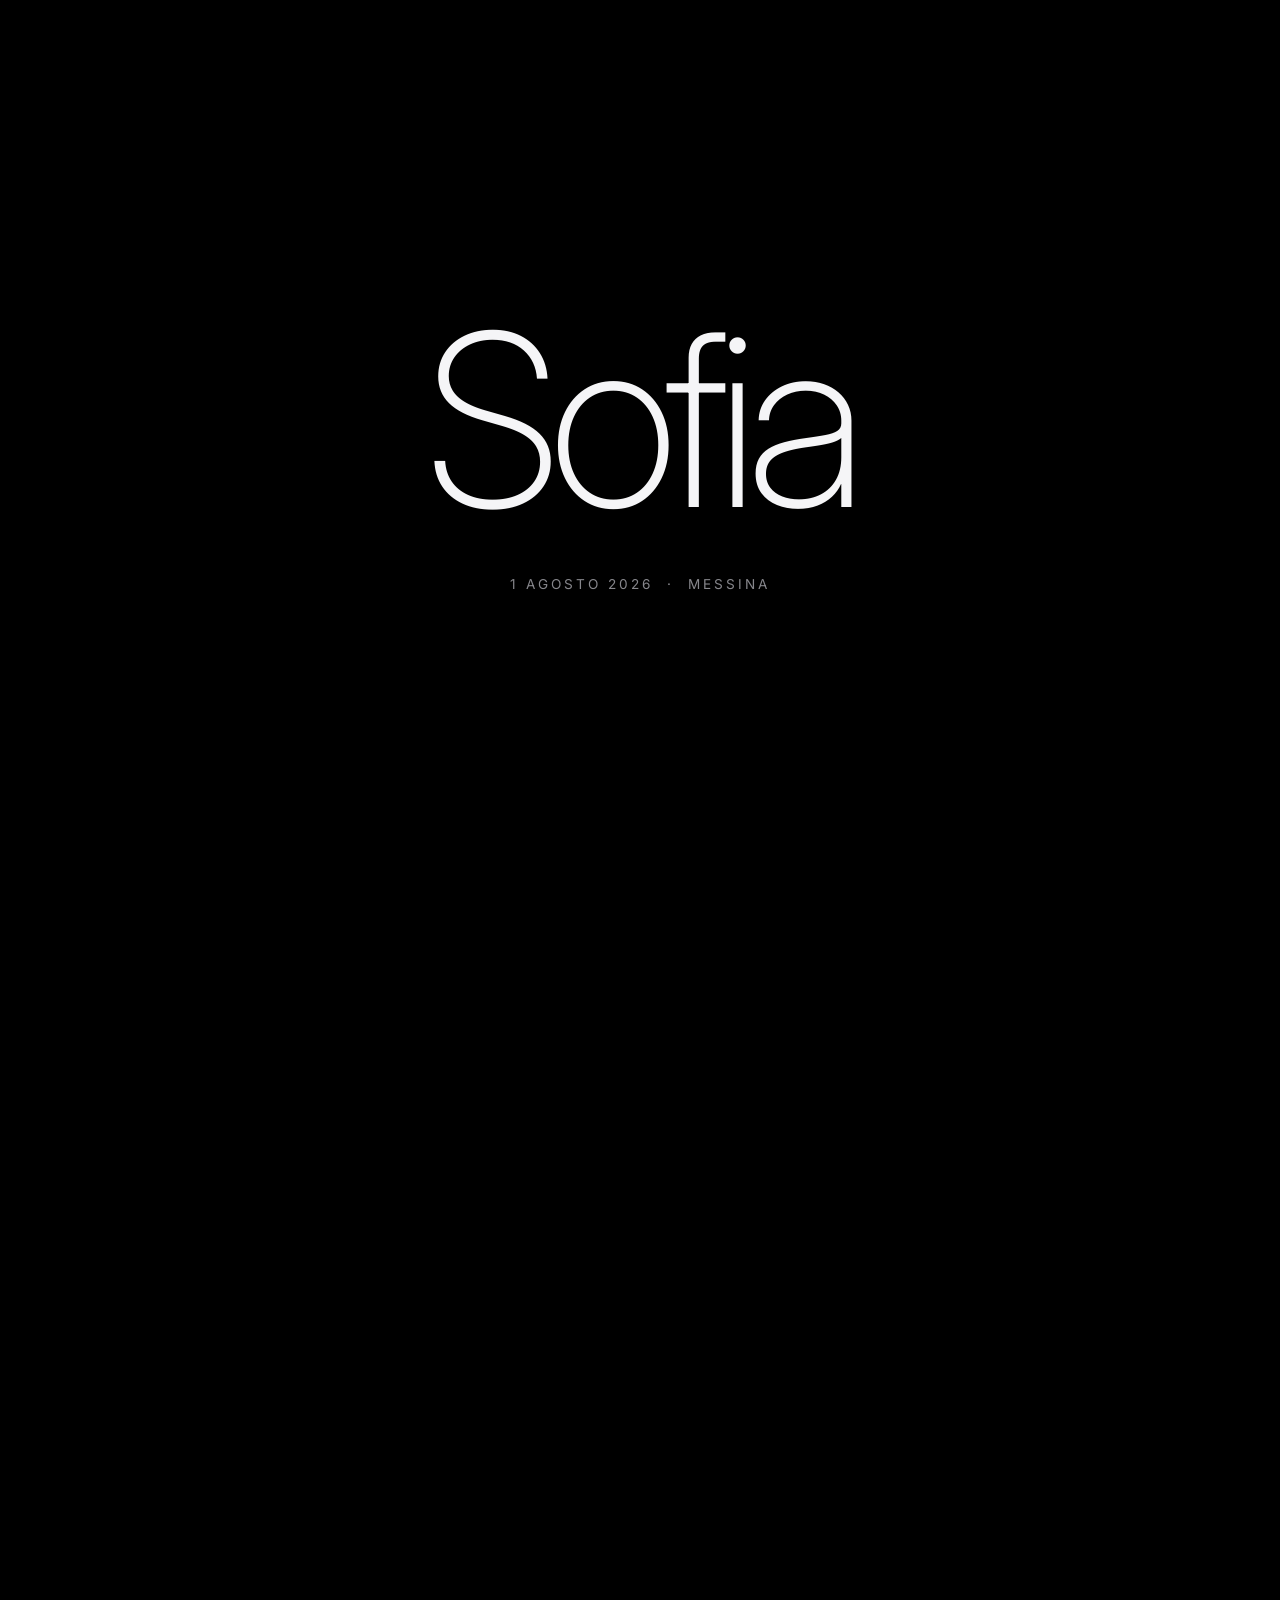
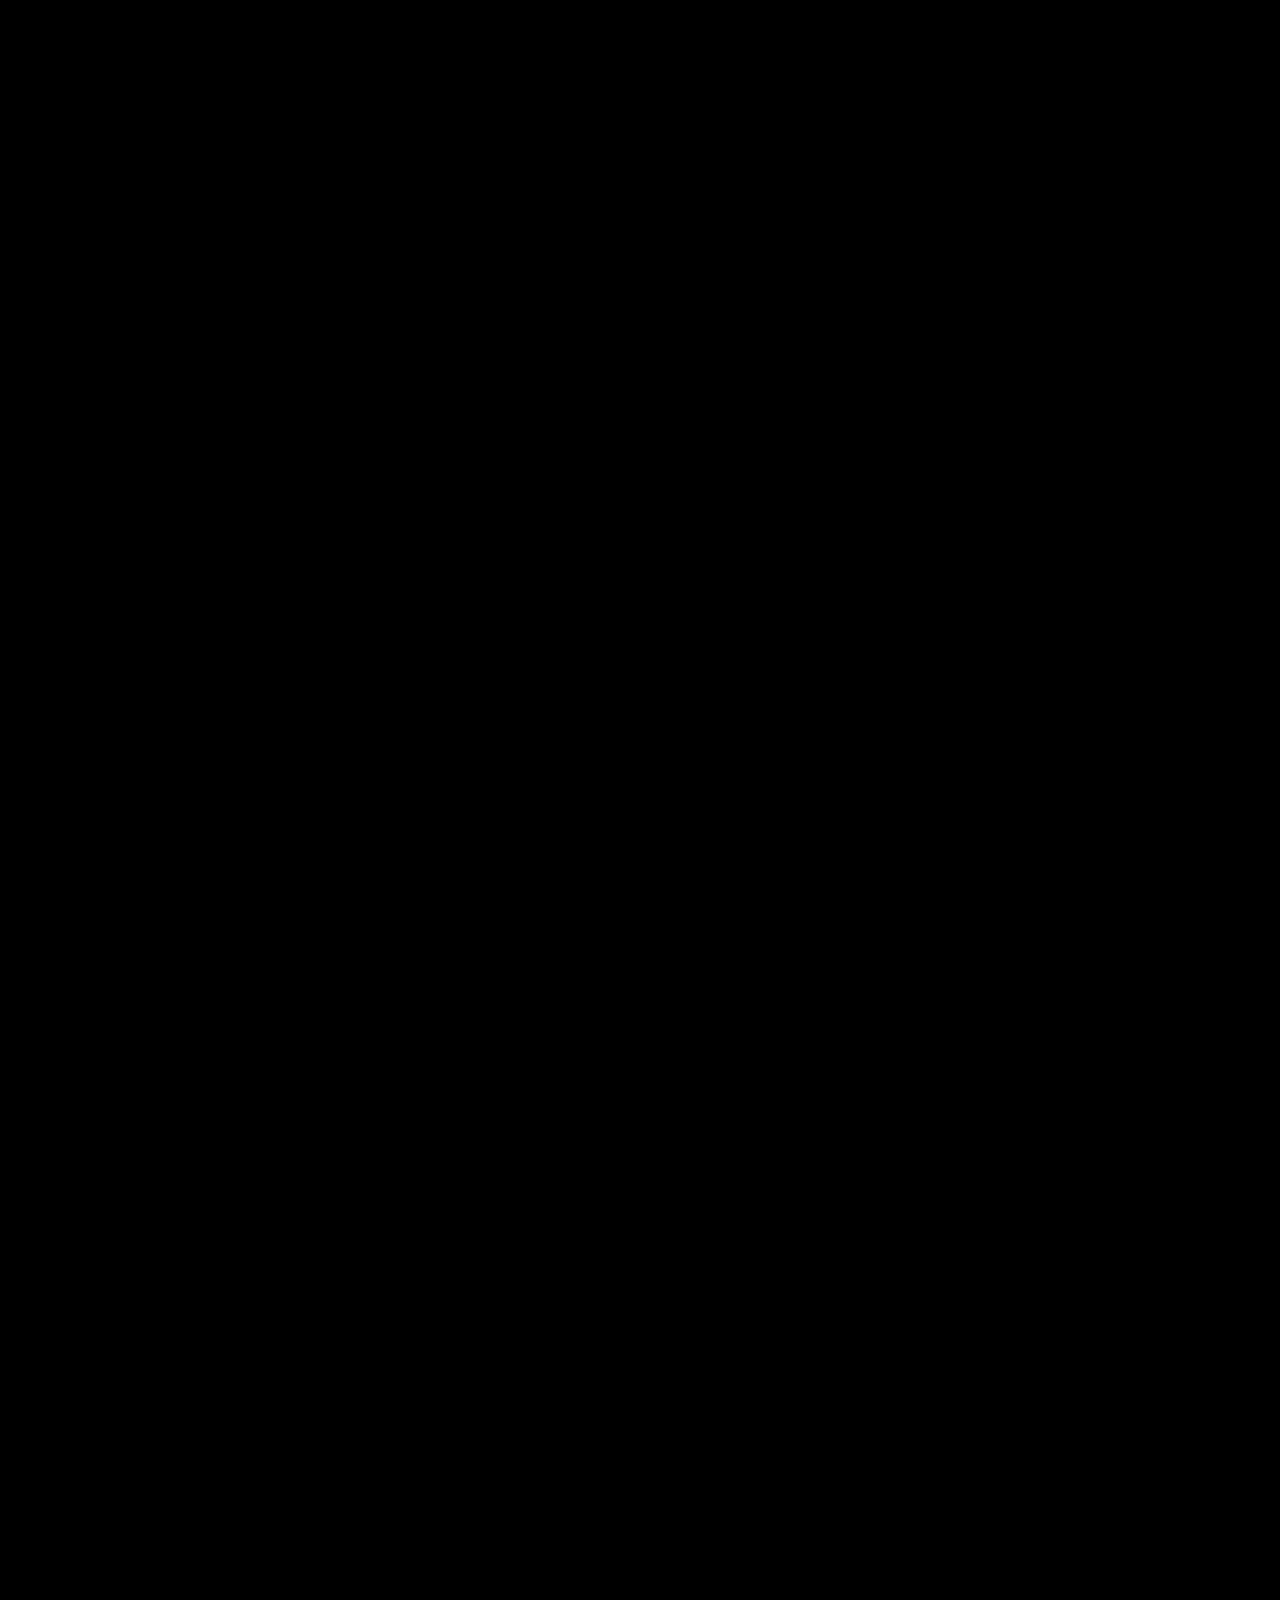
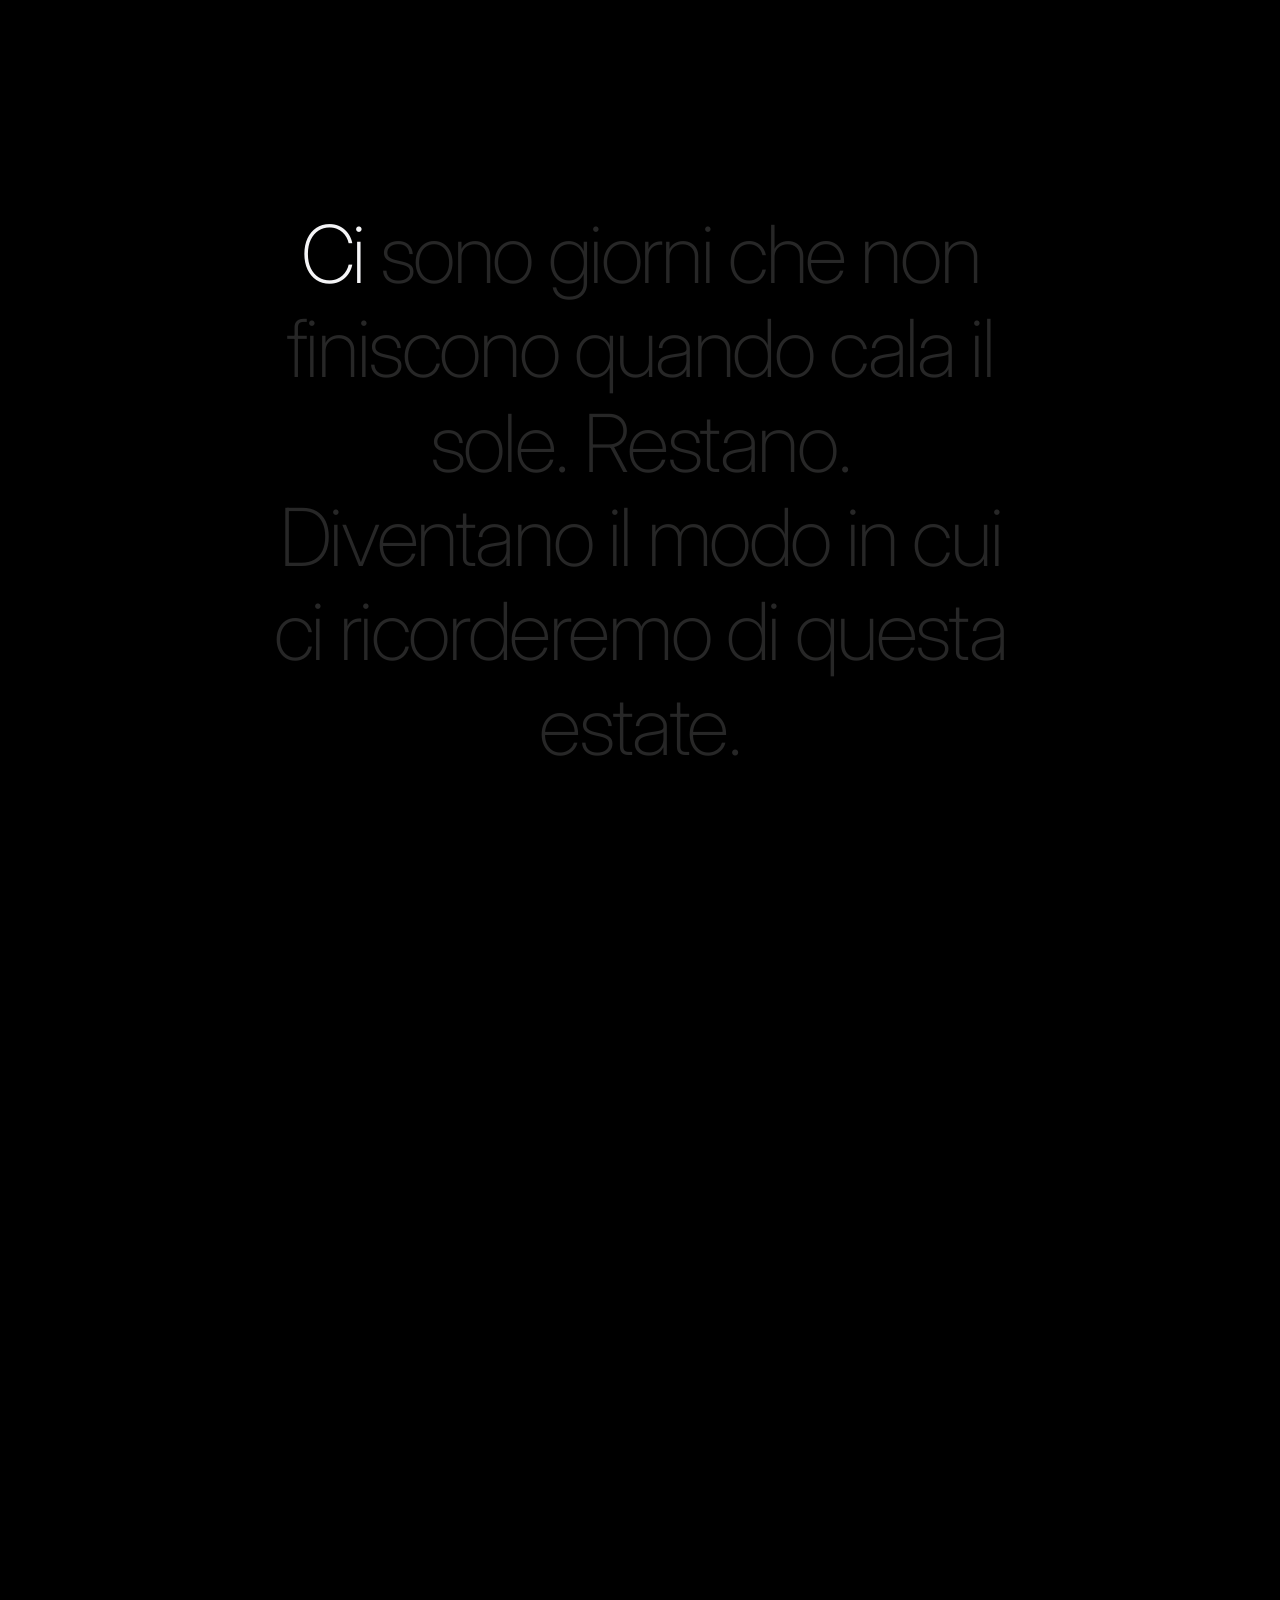
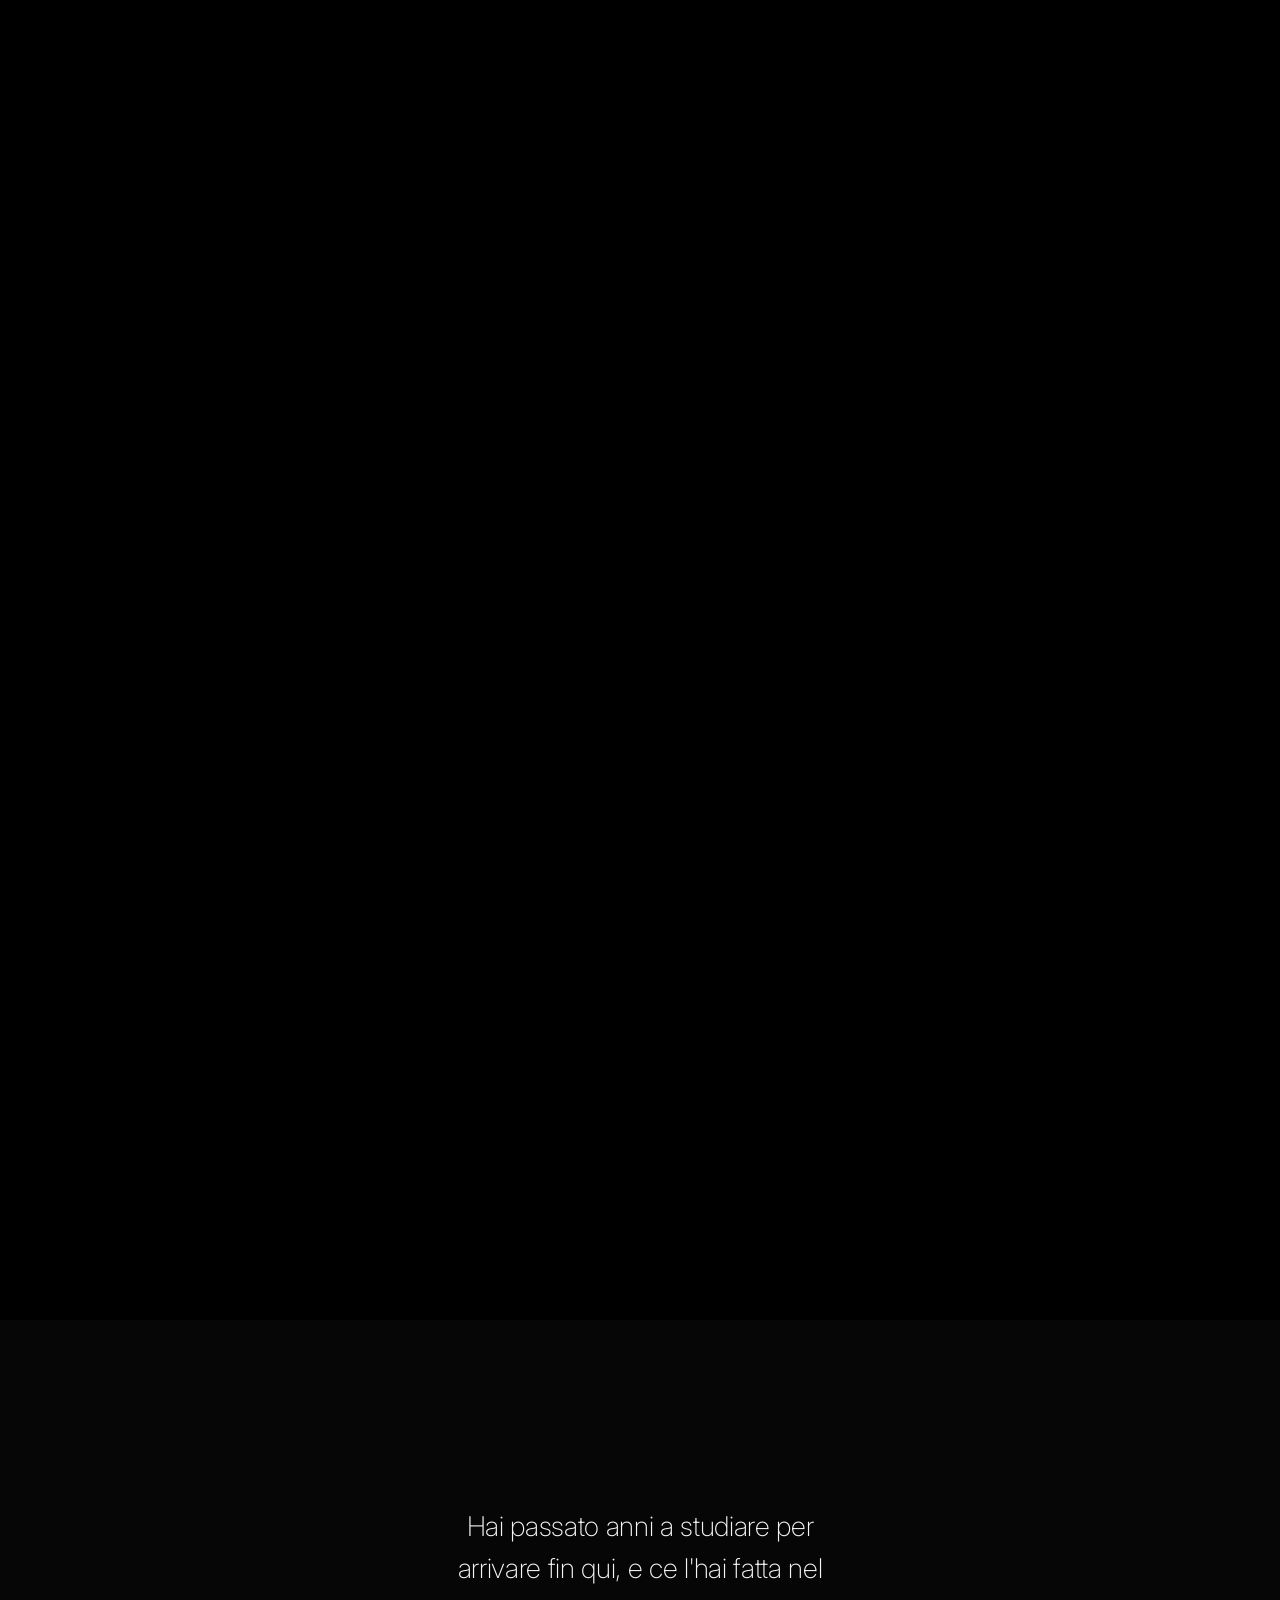
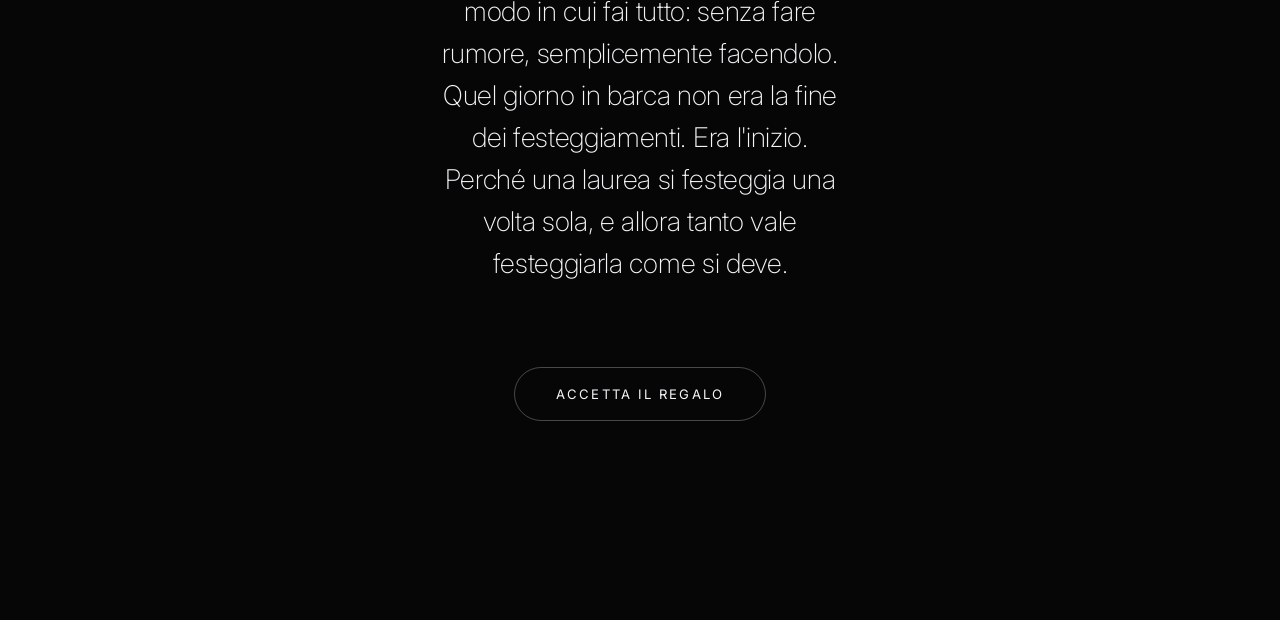
==== index.html @ 23deb61b "Aggiunge il sito del regalo di laurea per Sofia Pagina singola in HTML, CSS e JavaScript puri, senza" ====
<!DOCTYPE html>
<html lang="it">
<head>
<meta charset="UTF-8">
<meta name="viewport" content="width=device-width, initial-scale=1, viewport-fit=cover">
<meta name="theme-color" content="#000000">
<title>Sofia — 1 agosto 2026</title>
<meta name="description" content="Un regalo di laurea per Sofia.">
<link rel="icon" href="data:,">

<link rel="preconnect" href="https://fonts.googleapis.com">
<link rel="preconnect" href="https://fonts.gstatic.com" crossorigin>
<link href="https://fonts.googleapis.com/css2?family=Inter:wght@200;300;400;500&display=swap" rel="stylesheet">
<link rel="stylesheet" href="styles.css">
</head>
<body>

<!-- ─────────────────────────── 1. HERO ─────────────────────────── -->
<section class="hero" id="hero">
  <div class="hero__inner">
    <h1 class="hero__name">Sofia</h1>
    <p class="hero__meta">1 agosto 2026 &nbsp;·&nbsp; Messina</p>
  </div>
  <div class="scroll-hint" aria-hidden="true"><span class="scroll-hint__line"></span></div>
</section>


<!-- ────────────────────────── 2. VIDEO ─────────────────────────── -->
<section class="video" id="video">
  <div class="video__stage">
    <div class="video__frame">
      <!-- l'iframe di YouTube viene creato da script.js quando la sezione si avvicina -->
      <div id="yt-player"></div>
    </div>
    <div class="video__scrim" aria-hidden="true"></div>

    <!-- PLACEHOLDER — didascalia del video -->
    <p class="video__caption" data-caption>
      Quel giorno, in mezzo al mare.
    </p>

    <button class="video__sound" type="button" data-sound-toggle>
      <span data-sound-label>Tocca per l'audio</span>
    </button>

    <!-- mostrato solo se l'embed non riesce a partire -->
    <a class="video__fallback" data-fallback hidden
       href="https://youtube.com/shorts/45bXmwsr5h8"
       target="_blank" rel="noopener">Guarda il video</a>
  </div>
</section>


<!-- ───────────────────── 3. SEZIONE DI PASSAGGIO ────────────────── -->
<section class="reveal" id="passaggio">
  <div class="reveal__sticky">
    <!-- PLACEHOLDER — testo che si illumina parola per parola -->
    <p class="reveal__text" data-reveal-text>
      Ci sono giorni che non finiscono quando cala il sole. Restano. Diventano il modo in cui ci ricorderemo di questa estate.
    </p>
  </div>
</section>


<!-- ────────────────────────── 4. FINALE ────────────────────────── -->
<section class="finale" id="finale">
  <div class="finale__inner">

    <!-- PLACEHOLDER — messaggio lungo che introduce il regalo -->
    <p class="finale__message" data-fade>
      Hai passato anni a studiare per arrivare fin qui, e ce l'hai fatta nel modo in cui fai tutto: senza fare rumore, semplicemente facendolo. Quel giorno in barca non era la fine dei festeggiamenti. Era l'inizio. Perché una laurea si festeggia una volta sola, e allora tanto vale festeggiarla come si deve.
    </p>

    <div class="gift" data-gift>
      <button class="gift__button" type="button" data-claim>
        <span>Accetta il regalo</span>
      </button>

      <div class="gift__reveal" data-reveal hidden>
        <!-- PLACEHOLDER — il testo vero del regalo -->
        <p class="gift__eyebrow">Il tuo regalo</p>
        <p class="gift__text">
          Un weekend alle Eolie, due notti, quando vuoi tu.
          Devi solo dirmi quando.
        </p>
      </div>
    </div>

  </div>
</section>

<script src="script.js"></script>
</body>
</html>
---- styles.css ----
/* ============================================================
   Regalo di laurea — Sofia
   Palette quasi monocromatica, un solo accento.
   ============================================================ */

:root {
  --bg:        #000000;
  --bg-soft:   #060607;
  --text:      #f5f5f7;
  --text-dim:  #86868b;
  --text-mute: rgba(245, 245, 247, 0.18);
  --line:      rgba(245, 245, 247, 0.28);
  --accent:    #8ab4c8;

  --ease:      cubic-bezier(0.22, 0.61, 0.36, 1);
  --ease-soft: cubic-bezier(0.33, 0, 0.20, 1);
}

* { margin: 0; padding: 0; box-sizing: border-box; }

[hidden] { display: none !important; }

html {
  background: var(--bg);
  -webkit-text-size-adjust: 100%;
}

body {
  background: var(--bg);
  color: var(--text);
  font-family: "Inter", -apple-system, BlinkMacSystemFont, "SF Pro Text",
               "Helvetica Neue", Arial, sans-serif;
  font-weight: 300;
  line-height: 1.4;
  -webkit-font-smoothing: antialiased;
  -moz-osx-font-smoothing: grayscale;
  overflow-x: hidden;
}

::selection { background: var(--text); color: var(--bg); }


/* ─────────────────────────── 1. HERO ─────────────────────────── */

.hero {
  position: relative;
  min-height: 100vh;
  min-height: 100svh;
  display: flex;
  align-items: center;
  justify-content: center;
  padding: 0 6vw;
  background: var(--bg);
}

.hero__inner { text-align: center; }

.hero__name {
  font-size: clamp(4.5rem, 19vw, 15rem);
  font-weight: 200;
  letter-spacing: -0.045em;
  line-height: 0.95;
  color: var(--text);

  opacity: 0;
  transform: translate3d(0, 28px, 0);
  transition: opacity 1.6s var(--ease-soft), transform 1.6s var(--ease-soft);
}

.hero__meta {
  margin-top: clamp(1.4rem, 3.5vw, 2.6rem);
  font-size: clamp(0.72rem, 1.5vw, 0.85rem);
  font-weight: 400;
  letter-spacing: 0.22em;
  text-transform: uppercase;
  color: var(--text-dim);

  opacity: 0;
  transform: translate3d(0, 16px, 0);
  transition: opacity 1.4s var(--ease-soft) 0.55s,
              transform 1.4s var(--ease-soft) 0.55s;
}

.is-loaded .hero__name,
.is-loaded .hero__meta {
  opacity: 1;
  transform: translate3d(0, 0, 0);
}

/* indicatore di scroll: una linea verticale che pulsa piano */
.scroll-hint {
  position: absolute;
  left: 50%;
  bottom: max(3.2vh, env(safe-area-inset-bottom, 0px));
  width: 1px;
  height: 62px;
  transform: translateX(-50%);
  overflow: hidden;
  opacity: 0;
  transition: opacity 1.2s var(--ease-soft) 1.4s;
}

.is-loaded .scroll-hint { opacity: 1; }
.has-scrolled .scroll-hint { opacity: 0; transition-delay: 0s; }

.scroll-hint__line {
  display: block;
  width: 100%;
  height: 100%;
  background: var(--line);
  transform-origin: top center;
  animation: hint 2.9s var(--ease-soft) infinite;
}

@keyframes hint {
  0%   { transform: scaleY(0);   opacity: 0; }
  28%  { transform: scaleY(1);   opacity: 1; }
  70%  { transform: scaleY(1);   opacity: 1; }
  100% { transform: scaleY(1);   opacity: 0; }
}


/* ────────────────────────── 2. VIDEO ─────────────────────────── */

.video {
  position: relative;
  height: 260vh;
  background: var(--bg);
}

.video__stage {
  position: sticky;
  top: 0;
  height: 100vh;
  height: 100svh;
  overflow: hidden;
  background: var(--bg);
}

.video__frame {
  position: absolute;
  inset: 0;
  opacity: 0;
  transition: opacity 1.8s var(--ease-soft);
  will-change: opacity;
}

.video__frame.is-playing { opacity: 1; }

/* Il video è verticale (9:16): lo dimensioniamo sull'altezza.
   Su un telefono in verticale riempie tutto lo schermo; su desktop
   resta centrato sul nero, senza tagliare l'inquadratura. */
.video__frame iframe {
  position: absolute;
  top: 50%;
  left: 50%;
  height: 100vh;
  height: 100svh;
  width: 56.25vh;
  width: 56.25svh;
  transform: translate(-50%, -50%);
  border: 0;
  pointer-events: none;
}

/* schermi verticali (telefoni): il video copre sempre tutto */
@media (max-aspect-ratio: 1/1) {
  .video__frame iframe {
    min-width: 100vw;
    min-height: 177.78vw;
  }
}

.video__scrim {
  position: absolute;
  inset: 0;
  pointer-events: none;
  background: linear-gradient(
    to bottom,
    rgba(0, 0, 0, 0.55) 0%,
    rgba(0, 0, 0, 0) 32%,
    rgba(0, 0, 0, 0) 58%,
    rgba(0, 0, 0, 0.62) 100%
  );
}

.video__caption {
  position: absolute;
  left: 50%;
  top: clamp(3.5rem, 12vh, 7rem);
  width: min(78vw, 20ch);
  transform: translate3d(-50%, 20px, 0);
  text-align: center;
  font-size: clamp(1.6rem, 4.6vw, 3.2rem);
  font-weight: 200;
  letter-spacing: -0.02em;
  line-height: 1.15;
  color: var(--text);
  pointer-events: none;
  opacity: 0;
  transition: opacity 1.4s var(--ease-soft), transform 1.4s var(--ease-soft);
}

.video__caption.is-in {
  opacity: 1;
  transform: translate3d(-50%, 0, 0);
}

.video__sound {
  position: absolute;
  inset: 0;
  z-index: 2;
  width: 100%;
  background: none;
  border: 0;
  padding: 0;
  cursor: pointer;
  color: inherit;
  font: inherit;
  -webkit-tap-highlight-color: transparent;
}

.video__sound span {
  position: absolute;
  left: 50%;
  bottom: calc(max(4vh, env(safe-area-inset-bottom, 0px)) + 1rem);
  transform: translateX(-50%);
  white-space: nowrap;
  font-size: 0.68rem;
  font-weight: 400;
  letter-spacing: 0.2em;
  text-transform: uppercase;
  color: rgba(245, 245, 247, 0.62);
  opacity: 0;
  transition: opacity 1s var(--ease-soft), color 0.6s var(--ease);
}

.video__frame.is-playing ~ .video__sound span { opacity: 1; }

.video__fallback {
  position: absolute;
  z-index: 3;
  left: 50%;
  top: 50%;
  transform: translate(-50%, -50%);
  font-size: 0.72rem;
  font-weight: 400;
  letter-spacing: 0.2em;
  text-transform: uppercase;
  color: rgba(245, 245, 247, 0.62);
  text-decoration: none;
  border-bottom: 1px solid var(--line);
  padding-bottom: 0.4rem;
  opacity: 0;
  transition: opacity 1s var(--ease-soft), color 0.5s var(--ease);
}

.video__fallback.is-in { opacity: 1; }
.video__fallback:hover { color: var(--text); }


/* ───────────────────── 3. SEZIONE DI PASSAGGIO ────────────────── */

.reveal {
  position: relative;
  height: 320vh;
  background: var(--bg);
}

.reveal__sticky {
  position: sticky;
  top: 0;
  height: 100vh;
  height: 100svh;
  display: flex;
  align-items: center;
  justify-content: center;
  padding: 0 7vw;
}

.reveal__text {
  max-width: 16ch;
  text-align: center;
  font-size: clamp(2rem, 7.2vw, 5rem);
  font-weight: 200;
  letter-spacing: -0.03em;
  line-height: 1.18;
  color: var(--text);
}

.reveal__text .w {
  display: inline-block;
  color: var(--text);
  opacity: 0.16;
  transition: opacity 0.45s linear;
  will-change: opacity;
}


/* ────────────────────────── 4. FINALE ────────────────────────── */

.finale {
  position: relative;
  min-height: 100vh;
  min-height: 100svh;
  display: flex;
  align-items: center;
  justify-content: center;
  padding: clamp(6rem, 18vh, 12rem) 7vw;
  background: var(--bg-soft);
}

.finale__inner {
  width: 100%;
  max-width: 42ch;
  text-align: center;
}

.finale__message {
  font-size: clamp(1.15rem, 2.9vw, 1.7rem);
  font-weight: 200;
  letter-spacing: -0.012em;
  line-height: 1.55;
  color: var(--text);

  opacity: 0;
  transform: translate3d(0, 22px, 0);
  transition: opacity 1.5s var(--ease-soft), transform 1.5s var(--ease-soft);
}

.finale__message.is-in {
  opacity: 1;
  transform: translate3d(0, 0, 0);
}

.gift {
  margin-top: clamp(3.5rem, 9vh, 6rem);
  position: relative;
  min-height: 4.2rem;
  text-align: center;
}

/* — bottone minimale: solo bordo, si riempie di bianco al tocco — */
.gift__button {
  position: relative;
  display: inline-block;
  padding: 1.15rem 2.6rem;
  background: transparent;
  border: 1px solid var(--line);
  border-radius: 999px;
  color: var(--text);
  font-family: inherit;
  font-size: 0.82rem;
  font-weight: 400;
  letter-spacing: 0.16em;
  text-transform: uppercase;
  cursor: pointer;
  -webkit-tap-highlight-color: transparent;

  opacity: 0;
  transform: translate3d(0, 16px, 0);
  transition: opacity 1.2s var(--ease-soft) 0.35s,
              transform 1.2s var(--ease-soft) 0.35s,
              background-color 0.55s var(--ease),
              color 0.55s var(--ease),
              border-color 0.55s var(--ease);
}

.gift__button.is-in {
  opacity: 1;
  transform: translate3d(0, 0, 0);
}

.gift__button:hover,
.gift__button:focus-visible {
  background: var(--text);
  border-color: var(--text);
  color: #000;
  outline: none;
}

.gift__button:active {
  background: var(--text);
  border-color: var(--text);
  color: #000;
  transform: scale(0.985);
}

.gift__button[disabled] { cursor: default; }

/* uscita in dissolvenza del bottone */
.gift__button.is-out {
  opacity: 0;
  transform: translate3d(0, -10px, 0);
  transition: opacity 0.7s var(--ease-soft), transform 0.7s var(--ease-soft);
  pointer-events: none;
}

/* — il regalo vero — */
.gift__reveal {
  opacity: 0;
  transform: translate3d(0, 14px, 0);
  transition: opacity 1.2s var(--ease-soft), transform 1.2s var(--ease-soft);
}

.gift__reveal.is-in {
  opacity: 1;
  transform: translate3d(0, 0, 0);
}

.gift__eyebrow {
  font-size: 0.68rem;
  font-weight: 400;
  letter-spacing: 0.24em;
  text-transform: uppercase;
  color: var(--accent);
  margin-bottom: 1.4rem;
}

.gift__text {
  font-size: clamp(1.5rem, 4.4vw, 2.6rem);
  font-weight: 200;
  letter-spacing: -0.025em;
  line-height: 1.25;
  color: var(--text);
  max-width: 20ch;
  margin: 0 auto;
}


/* ──────────────────── preferenze di movimento ────────────────── */

@media (prefers-reduced-motion: reduce) {
  *,
  *::before,
  *::after {
    animation-duration: 0.001ms !important;
    animation-iteration-count: 1 !important;
    transition-duration: 0.001ms !important;
  }
  .reveal { height: 100vh; height: 100svh; }
  .video { height: 100vh; height: 100svh; }
  .reveal__text .w { opacity: 1 !important; }
}
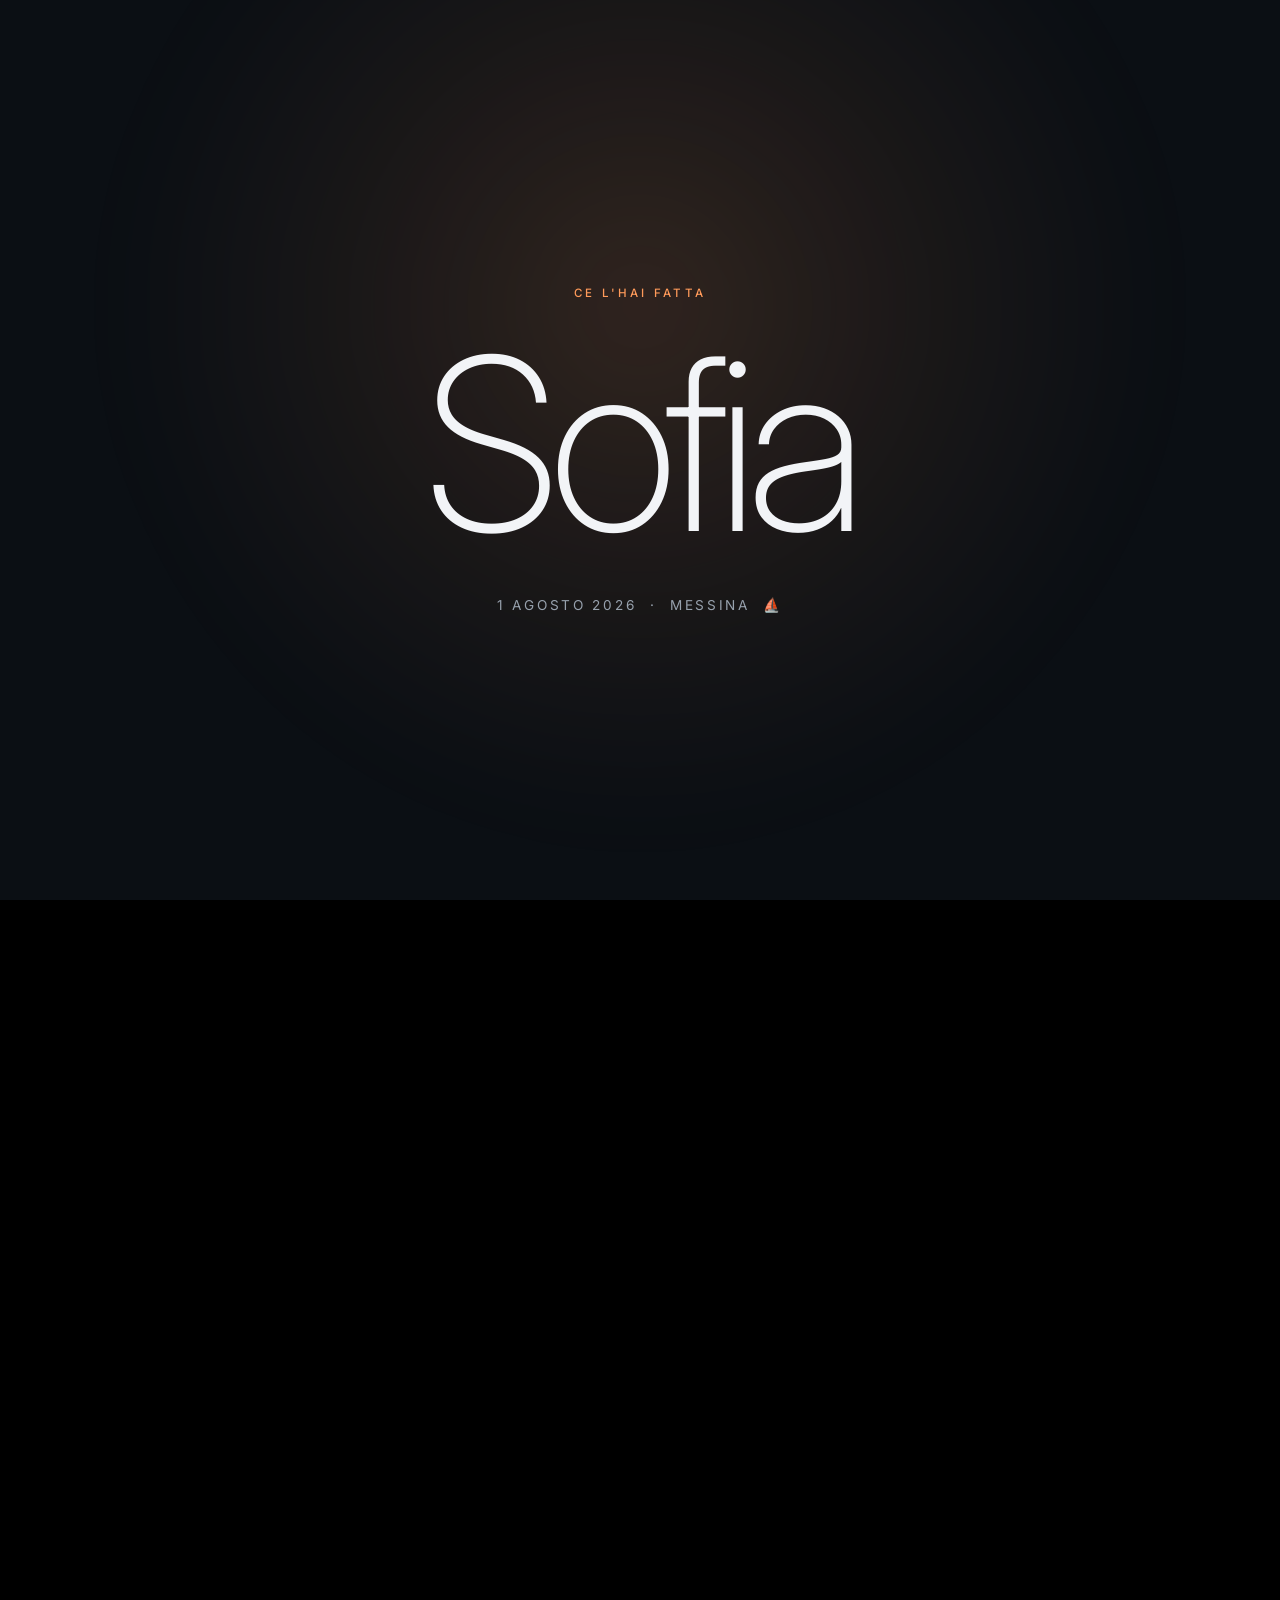
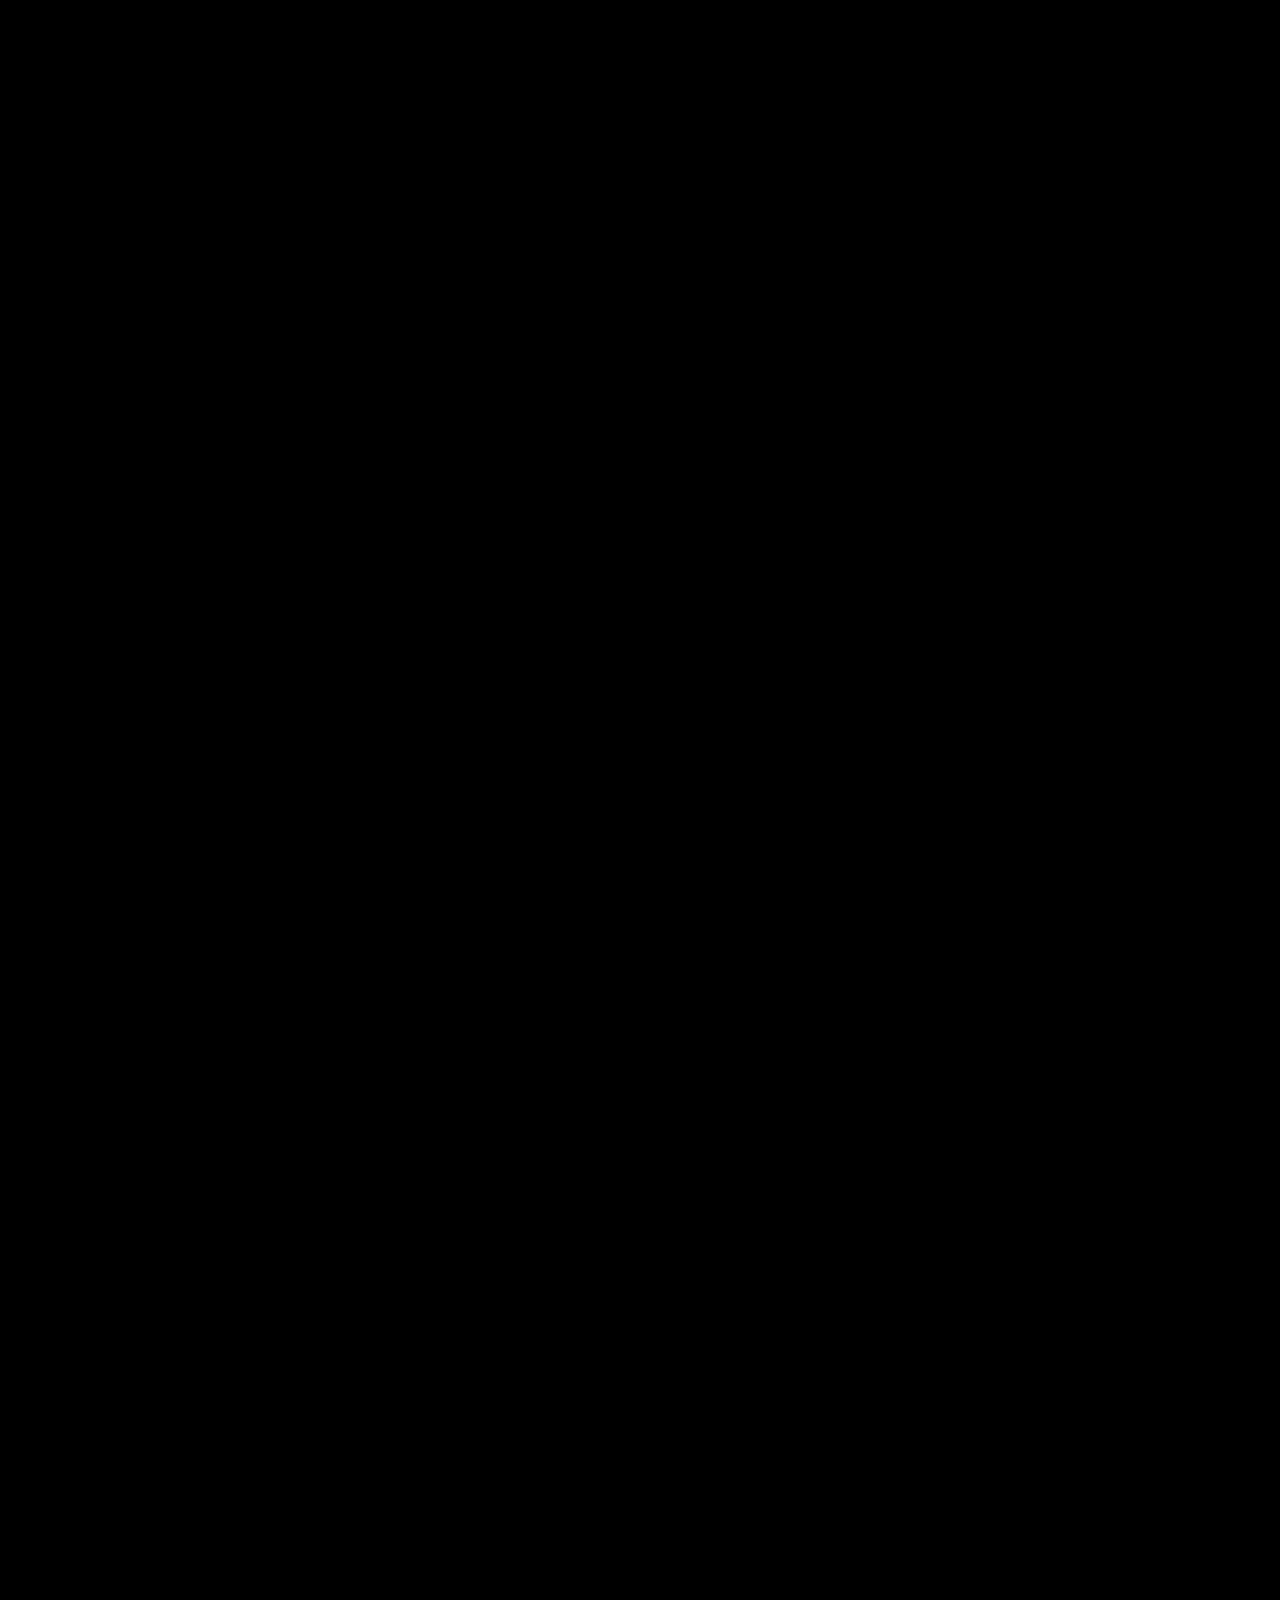
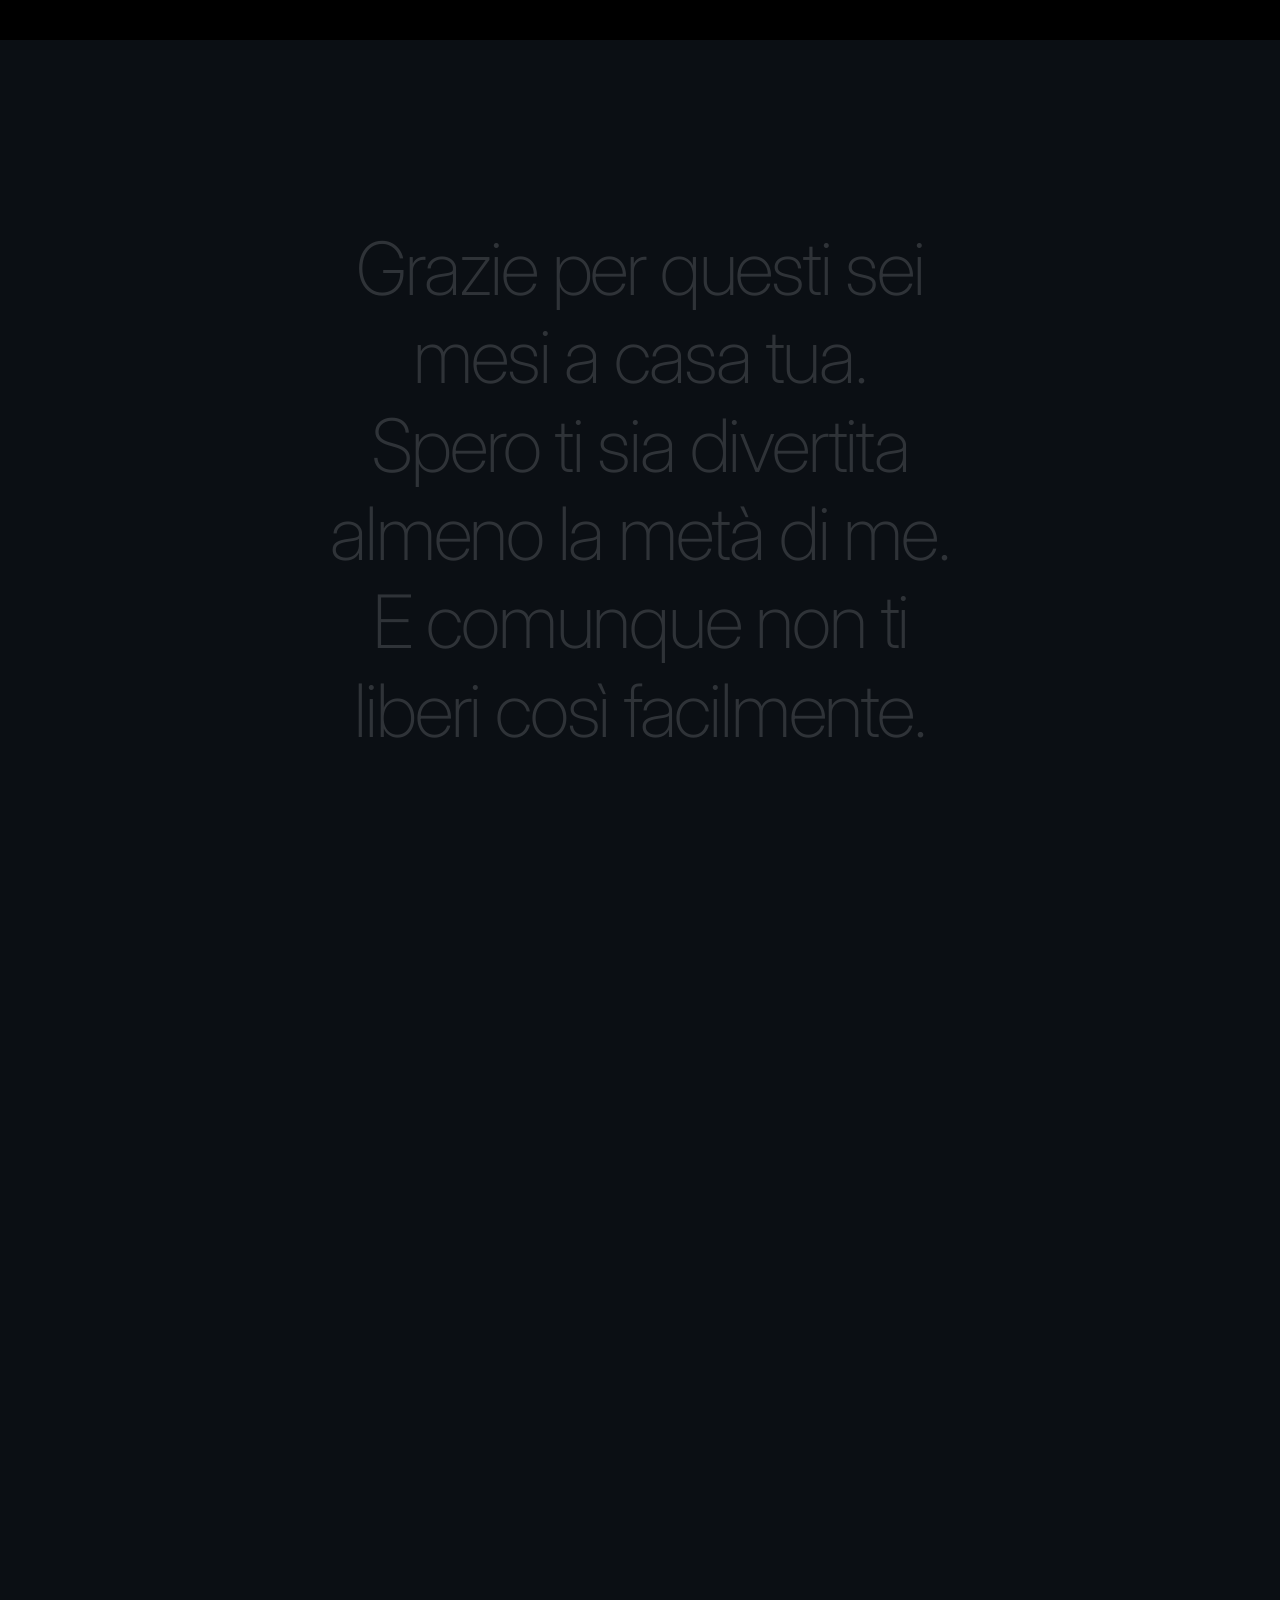
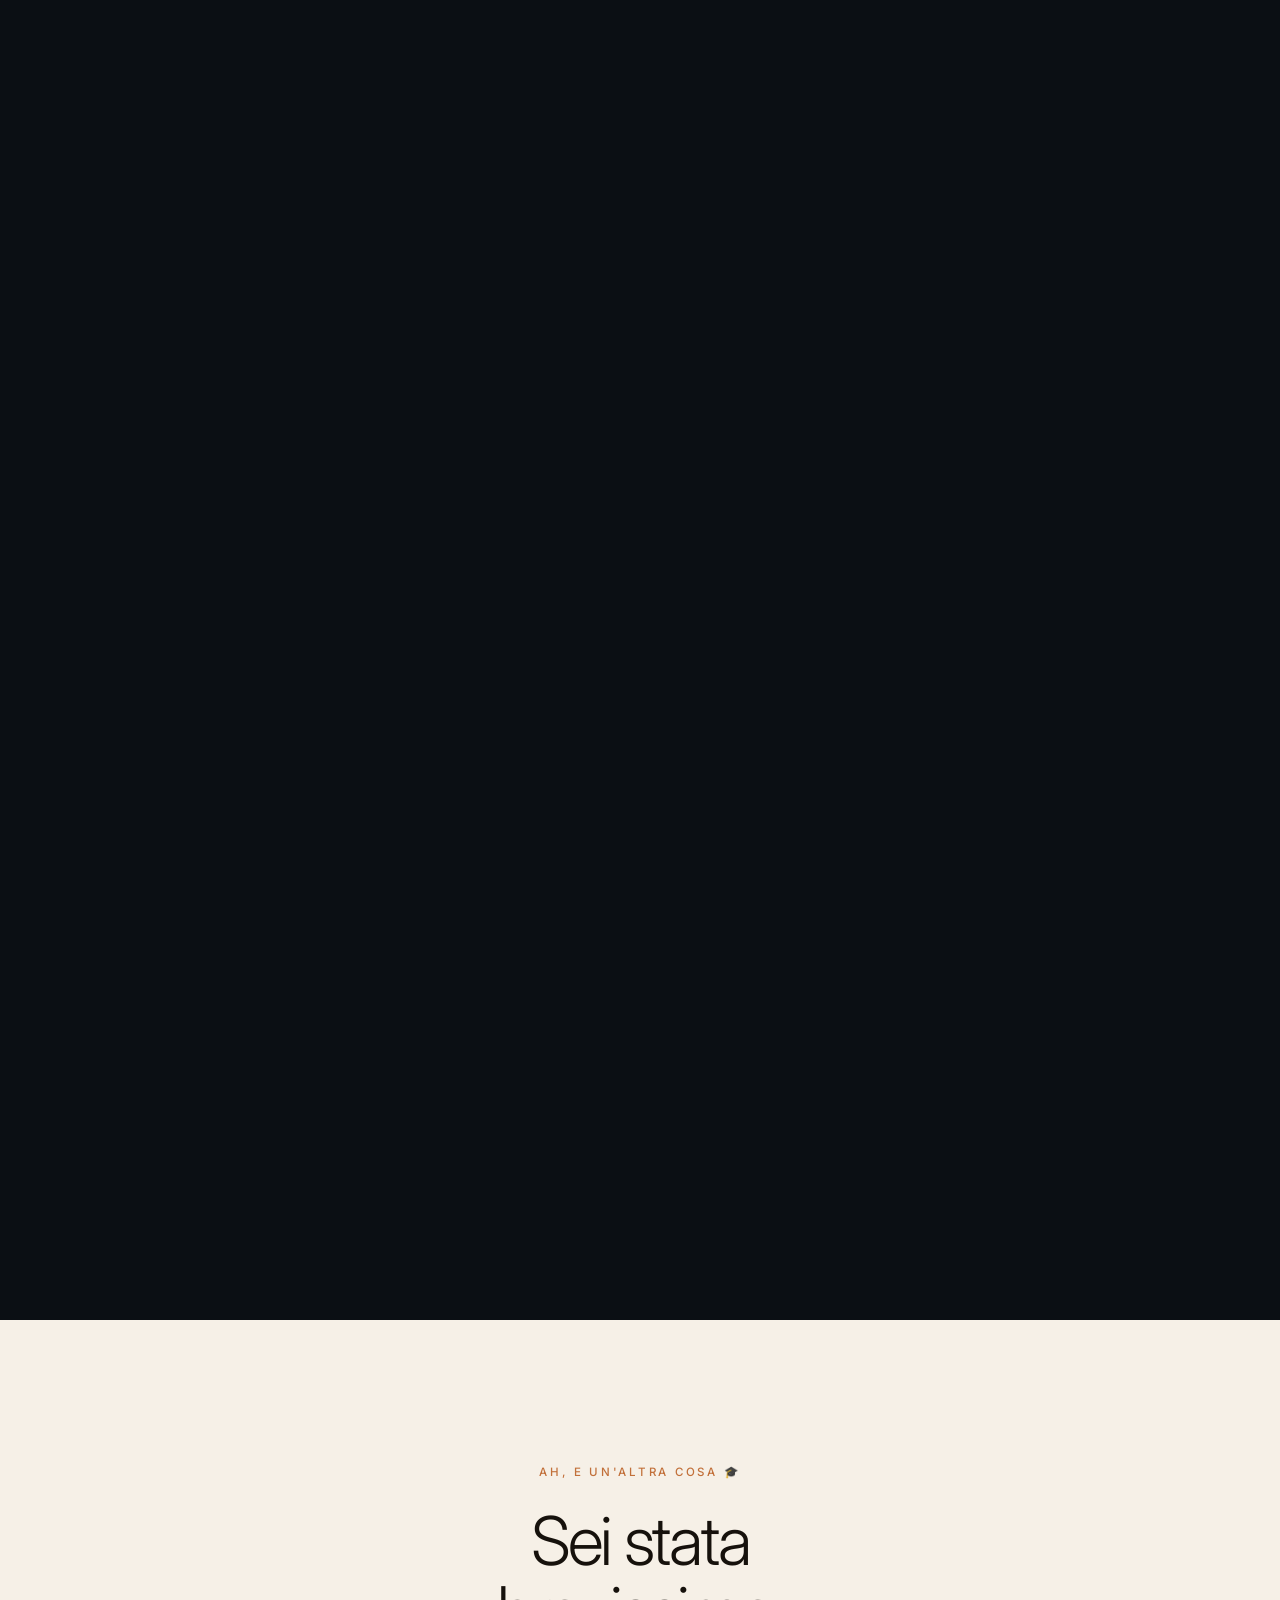
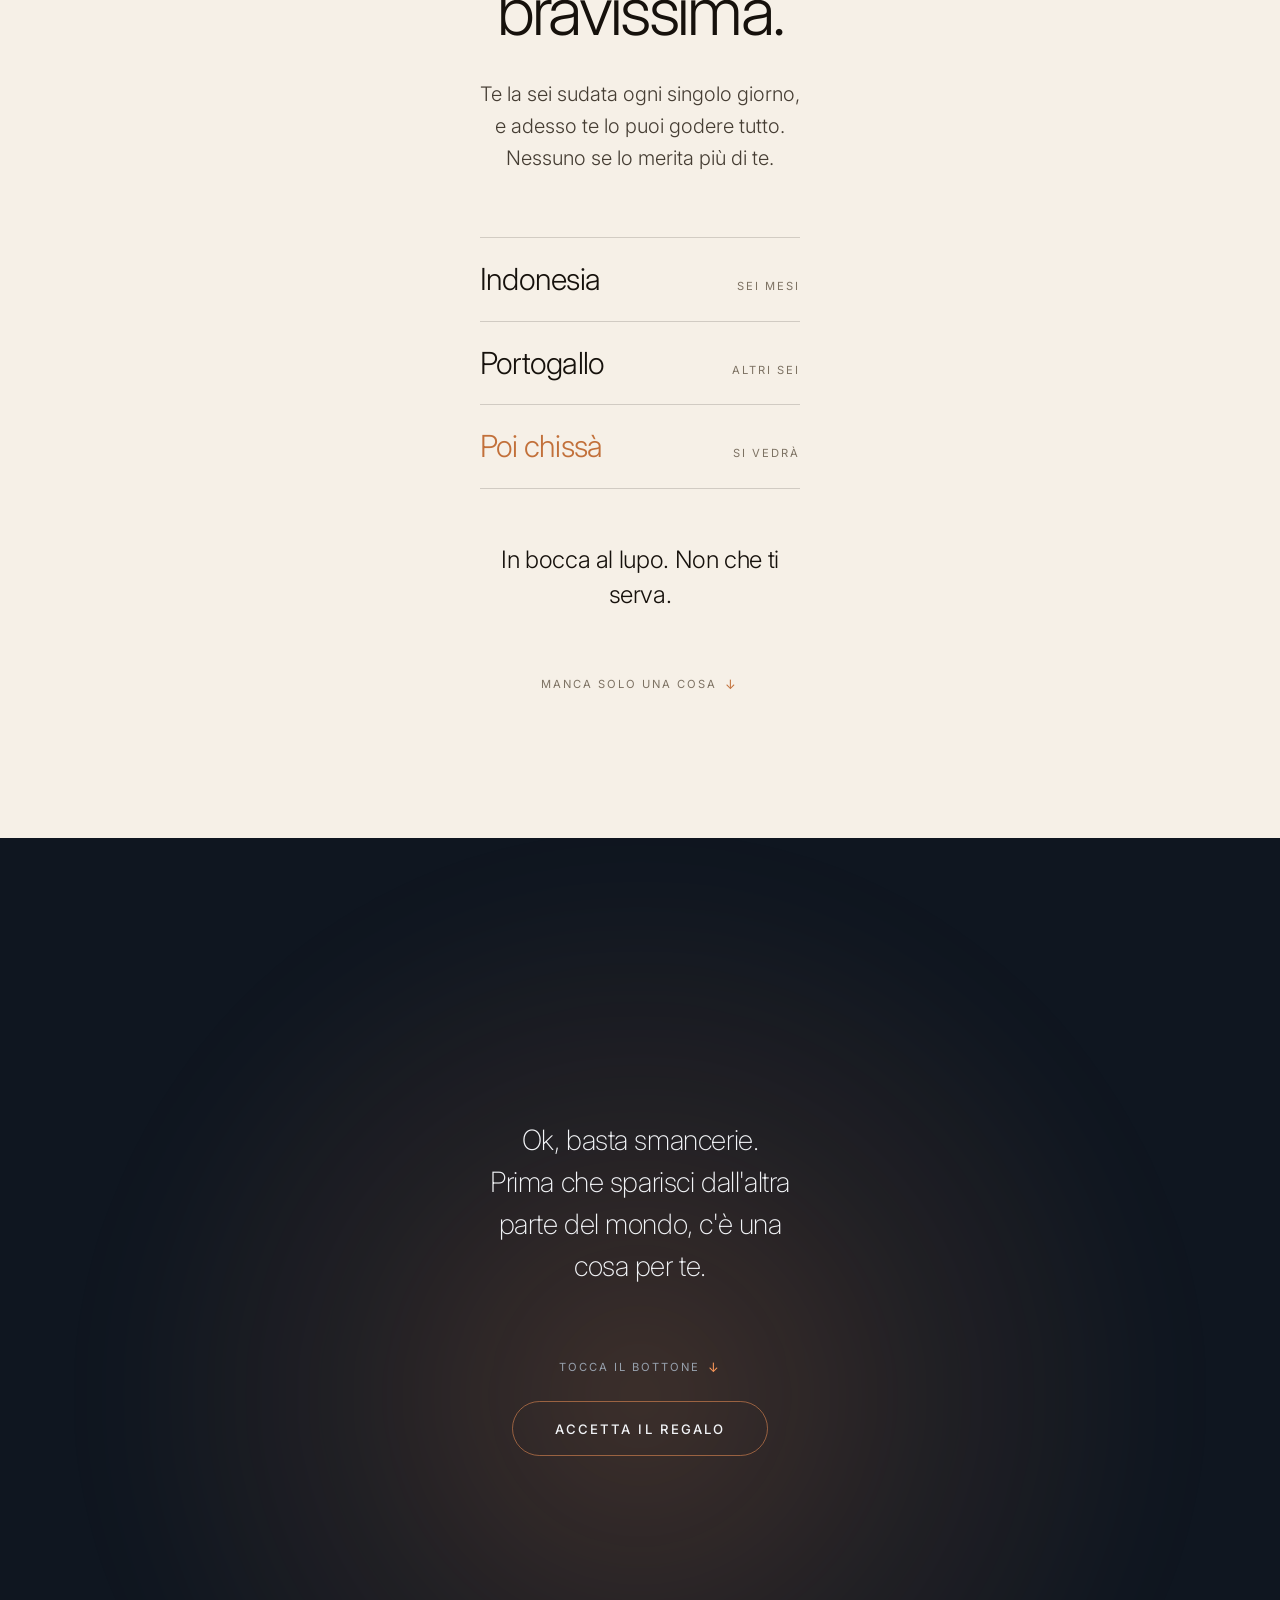
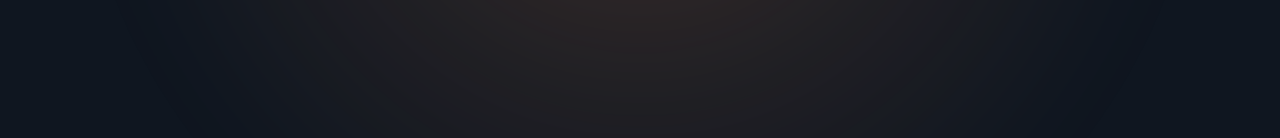
==== commit 1c204acb: "Rende il sito più caldo e riscrive i testi - Palette blu notte con accento arancio tramonto e una se" ====
--- a/index.html
+++ b/index.html
@@ -3,25 +3,32 @@
 <head>
 <meta charset="UTF-8">
 <meta name="viewport" content="width=device-width, initial-scale=1, viewport-fit=cover">
-<meta name="theme-color" content="#000000">
+<meta name="theme-color" content="#0b0f14">
 <title>Sofia — 1 agosto 2026</title>
 <meta name="description" content="Un regalo di laurea per Sofia.">
 <link rel="icon" href="data:,">
 
 <link rel="preconnect" href="https://fonts.googleapis.com">
 <link rel="preconnect" href="https://fonts.gstatic.com" crossorigin>
-<link href="https://fonts.googleapis.com/css2?family=Inter:wght@200;300;400;500&display=swap" rel="stylesheet">
+<link href="https://fonts.googleapis.com/css2?family=Inter:wght@200;300;400;500;600&display=swap" rel="stylesheet">
 <link rel="stylesheet" href="styles.css">
 </head>
 <body>
 
 <!-- ─────────────────────────── 1. HERO ─────────────────────────── -->
 <section class="hero" id="hero">
+  <div class="glow glow--warm" aria-hidden="true"></div>
+
   <div class="hero__inner">
-    <h1 class="hero__name">Sofia</h1>
-    <p class="hero__meta">1 agosto 2026 &nbsp;·&nbsp; Messina</p>
+    <p class="hero__eyebrow">Ce l'hai fatta</p>
+    <h1 class="hero__name" data-split>Sofia</h1>
+    <p class="hero__meta">1 agosto 2026 &nbsp;·&nbsp; Messina &nbsp;⛵</p>
   </div>
-  <div class="scroll-hint" aria-hidden="true"><span class="scroll-hint__line"></span></div>
+
+  <div class="hero__hint">
+    <p class="hint">Scorri per iniziare <span class="hint__arrow" aria-hidden="true">↓</span></p>
+    <span class="scroll-line" aria-hidden="true"><i></i></span>
+  </div>
 </section>
 
 
@@ -36,56 +43,108 @@
 
     <!-- PLACEHOLDER — didascalia del video -->
     <p class="video__caption" data-caption>
-      Quel giorno, in mezzo al mare.
+      Il giorno in cui<br>abbiamo festeggiato<br>come si deve.
     </p>
 
     <button class="video__sound" type="button" data-sound-toggle>
-      <span data-sound-label>Tocca per l'audio</span>
+      <span class="hint hint--tap">
+        <span class="hint__dot" aria-hidden="true"></span>
+        <span data-sound-label>Tocca lo schermo per l'audio</span>
+      </span>
     </button>
+
+    <p class="hint video__next" data-video-next>
+      Continua a scorrere <span class="hint__arrow" aria-hidden="true">↓</span>
+    </p>
 
     <!-- mostrato solo se l'embed non riesce a partire -->
     <a class="video__fallback" data-fallback hidden
        href="https://youtube.com/shorts/45bXmwsr5h8"
-       target="_blank" rel="noopener">Guarda il video</a>
+       target="_blank" rel="noopener">Guarda il video su YouTube</a>
   </div>
 </section>
 
 
-<!-- ───────────────────── 3. SEZIONE DI PASSAGGIO ────────────────── -->
-<section class="reveal" id="passaggio">
-  <div class="reveal__sticky">
+<!-- ──────────────────── 3. GRAZIE (parola per parola) ───────────── -->
+<section class="thanks" id="grazie">
+  <div class="thanks__sticky">
     <!-- PLACEHOLDER — testo che si illumina parola per parola -->
-    <p class="reveal__text" data-reveal-text>
-      Ci sono giorni che non finiscono quando cala il sole. Restano. Diventano il modo in cui ci ricorderemo di questa estate.
+    <p class="thanks__text" data-reveal-text>
+      Grazie per questi sei mesi a casa tua. Spero ti sia divertita almeno la metà di me. E comunque non ti liberi così facilmente.
+    </p>
+
+    <p class="hint thanks__hint" data-thanks-hint>
+      Ancora un po' <span class="hint__arrow" aria-hidden="true">↓</span>
     </p>
   </div>
 </section>
 
 
-<!-- ────────────────────────── 4. FINALE ────────────────────────── -->
+<!-- ─────────────── 4. CONGRATULAZIONI (sezione chiara) ──────────── -->
+<section class="congrats" id="congratulazioni">
+  <div class="congrats__inner">
+    <p class="congrats__eyebrow" data-stagger>Ah, e un'altra cosa 🎓</p>
+    <h2 class="congrats__title" data-stagger>Sei stata bravissima.</h2>
+    <p class="congrats__body" data-stagger>
+      Te la sei sudata ogni singolo giorno, e adesso te lo puoi godere tutto.
+      Nessuno se lo merita più di te.
+    </p>
+
+    <ul class="trip" data-trip>
+      <li class="trip__row">
+        <span class="trip__place">Indonesia</span>
+        <span class="trip__note">sei mesi</span>
+      </li>
+      <li class="trip__row">
+        <span class="trip__place">Portogallo</span>
+        <span class="trip__note">altri sei</span>
+      </li>
+      <li class="trip__row trip__row--open">
+        <span class="trip__place">Poi chissà</span>
+        <span class="trip__note">si vedrà</span>
+      </li>
+    </ul>
+
+    <p class="congrats__end" data-stagger>
+      In bocca al lupo. Non che ti serva.
+    </p>
+
+    <p class="hint congrats__hint" data-stagger>
+      Manca solo una cosa <span class="hint__arrow" aria-hidden="true">↓</span>
+    </p>
+  </div>
+</section>
+
+
+<!-- ────────────────────────── 5. FINALE ────────────────────────── -->
 <section class="finale" id="finale">
+  <div class="glow glow--accent" aria-hidden="true"></div>
+
   <div class="finale__inner">
-
-    <!-- PLACEHOLDER — messaggio lungo che introduce il regalo -->
+    <!-- PLACEHOLDER — messaggio che introduce il regalo -->
     <p class="finale__message" data-fade>
-      Hai passato anni a studiare per arrivare fin qui, e ce l'hai fatta nel modo in cui fai tutto: senza fare rumore, semplicemente facendolo. Quel giorno in barca non era la fine dei festeggiamenti. Era l'inizio. Perché una laurea si festeggia una volta sola, e allora tanto vale festeggiarla come si deve.
+      Ok, basta smancerie.<br>
+      Prima che sparisci dall'altra parte del mondo, c'è una cosa per te.
     </p>
 
     <div class="gift" data-gift>
+      <p class="hint gift__hint" data-gift-hint>
+        Tocca il bottone <span class="hint__arrow hint__arrow--down" aria-hidden="true">↓</span>
+      </p>
+
       <button class="gift__button" type="button" data-claim>
         <span>Accetta il regalo</span>
       </button>
 
       <div class="gift__reveal" data-reveal hidden>
         <!-- PLACEHOLDER — il testo vero del regalo -->
-        <p class="gift__eyebrow">Il tuo regalo</p>
+        <p class="gift__eyebrow">🎁 Il tuo regalo</p>
         <p class="gift__text">
           Un weekend alle Eolie, due notti, quando vuoi tu.
-          Devi solo dirmi quando.
         </p>
+        <p class="gift__note">Devi solo dirmi quando.</p>
       </div>
     </div>
-
   </div>
 </section>
 
--- a/styles.css
+++ b/styles.css
@@ -1,19 +1,26 @@
 /* ============================================================
    Regalo di laurea — Sofia
-   Palette quasi monocromatica, un solo accento.
+   Blu notte caldo + un accento arancio tramonto,
+   con una sezione chiara a metà strada per far respirare.
    ============================================================ */
 
 :root {
-  --bg:        #000000;
-  --bg-soft:   #060607;
-  --text:      #f5f5f7;
-  --text-dim:  #86868b;
-  --text-mute: rgba(245, 245, 247, 0.18);
-  --line:      rgba(245, 245, 247, 0.28);
-  --accent:    #8ab4c8;
-
-  --ease:      cubic-bezier(0.22, 0.61, 0.36, 1);
-  --ease-soft: cubic-bezier(0.33, 0, 0.20, 1);
+  --ink:        #0b0f14;
+  --ink-soft:   #0f1620;
+  --cream:      #f6f0e7;
+  --text:       #f2f4f7;
+  --text-dim:   #97a1ad;
+  --line:       rgba(242, 244, 247, 0.26);
+
+  --dark-ink:   #16110c;
+  --dark-dim:   #7d7263;
+  --dark-line:  rgba(22, 17, 12, 0.16);
+
+  --accent:     #ff9a5a;
+  --accent-dim: rgba(255, 154, 90, 0.5);
+
+  --ease:       cubic-bezier(0.22, 0.61, 0.36, 1);
+  --ease-soft:  cubic-bezier(0.33, 0, 0.20, 1);
 }
 
 * { margin: 0; padding: 0; box-sizing: border-box; }
@@ -21,12 +28,12 @@
 [hidden] { display: none !important; }
 
 html {
-  background: var(--bg);
+  background: var(--ink);
   -webkit-text-size-adjust: 100%;
 }
 
 body {
-  background: var(--bg);
+  background: var(--ink);
   color: var(--text);
   font-family: "Inter", -apple-system, BlinkMacSystemFont, "SF Pro Text",
                "Helvetica Neue", Arial, sans-serif;
@@ -37,7 +44,90 @@
   overflow-x: hidden;
 }
 
-::selection { background: var(--text); color: var(--bg); }
+::selection { background: var(--accent); color: #14100c; }
+
+
+/* ─────────────── indicazioni ricorrenti ("scorri", "tocca") ────────── */
+
+.hint {
+  display: inline-flex;
+  align-items: center;
+  gap: 0.7em;
+  font-size: 0.7rem;
+  font-weight: 400;
+  letter-spacing: 0.18em;
+  text-transform: uppercase;
+  color: var(--text-dim);
+  white-space: nowrap;
+}
+
+.hint__arrow {
+  display: inline-block;
+  font-size: 1.15em;
+  color: var(--accent);
+  animation: bob 2.2s var(--ease-soft) infinite;
+}
+
+.hint__arrow--down { animation-duration: 1.6s; }
+
+@keyframes bob {
+  0%, 100% { transform: translateY(-2px); opacity: 0.55; }
+  50%      { transform: translateY(3px);  opacity: 1; }
+}
+
+.hint__dot {
+  width: 6px;
+  height: 6px;
+  border-radius: 50%;
+  background: var(--accent);
+  animation: blip 2s var(--ease-soft) infinite;
+}
+
+@keyframes blip {
+  0%, 100% { transform: scale(0.7); opacity: 0.45; }
+  50%      { transform: scale(1);   opacity: 1; }
+}
+
+
+/* ─────────────────────── luce di fondo ─────────────────────── */
+
+.glow {
+  position: absolute;
+  left: 50%;
+  width: min(140vw, 1100px);
+  aspect-ratio: 1;
+  border-radius: 50%;
+  transform: translate(-50%, -50%);
+  pointer-events: none;
+  filter: blur(40px);
+  opacity: 0;
+  transition: opacity 2.4s var(--ease-soft);
+  animation: breathe 11s ease-in-out infinite;
+}
+
+.is-loaded .glow { opacity: 1; }
+
+.glow--warm {
+  top: 34%;
+  background: radial-gradient(circle,
+    rgba(255, 154, 90, 0.16) 0%,
+    rgba(255, 154, 90, 0.06) 38%,
+    rgba(255, 154, 90, 0) 68%);
+}
+
+.glow--accent {
+  top: 62%;
+  opacity: 1;
+  background: radial-gradient(circle,
+    rgba(255, 154, 90, 0.20) 0%,
+    rgba(255, 154, 90, 0.07) 40%,
+    rgba(255, 154, 90, 0) 70%);
+}
+
+@keyframes breathe {
+  0%, 100% { transform: translate(-50%, -50%) scale(1); }
+  50%      { transform: translate(-50%, -50%) scale(1.12); }
+}
 
 
 /* ─────────────────────────── 1. HERO ─────────────────────────── */
@@ -50,73 +140,97 @@
   align-items: center;
   justify-content: center;
   padding: 0 6vw;
-  background: var(--bg);
-}
-
-.hero__inner { text-align: center; }
+  overflow: hidden;
+  background: var(--ink);
+}
+
+.hero__inner { text-align: center; position: relative; }
+
+.hero__eyebrow {
+  margin-bottom: clamp(1rem, 2.6vw, 1.8rem);
+  font-size: 0.72rem;
+  font-weight: 500;
+  letter-spacing: 0.28em;
+  text-transform: uppercase;
+  color: var(--accent);
+
+  opacity: 0;
+  transform: translate3d(0, 12px, 0);
+  transition: opacity 1.1s var(--ease-soft) 0.15s,
+              transform 1.1s var(--ease-soft) 0.15s;
+}
 
 .hero__name {
   font-size: clamp(4.5rem, 19vw, 15rem);
   font-weight: 200;
   letter-spacing: -0.045em;
   line-height: 0.95;
-  color: var(--text);
-
-  opacity: 0;
-  transform: translate3d(0, 28px, 0);
-  transition: opacity 1.6s var(--ease-soft), transform 1.6s var(--ease-soft);
+}
+
+/* le lettere entrano una dopo l'altra */
+.hero__name .l {
+  display: inline-block;
+  opacity: 0;
+  transform: translate3d(0, 0.42em, 0);
+  transition: opacity 1.05s var(--ease-soft), transform 1.05s var(--ease-soft);
 }
 
 .hero__meta {
-  margin-top: clamp(1.4rem, 3.5vw, 2.6rem);
+  margin-top: clamp(1.4rem, 3.5vw, 2.4rem);
   font-size: clamp(0.72rem, 1.5vw, 0.85rem);
   font-weight: 400;
-  letter-spacing: 0.22em;
+  letter-spacing: 0.2em;
   text-transform: uppercase;
   color: var(--text-dim);
 
   opacity: 0;
-  transform: translate3d(0, 16px, 0);
-  transition: opacity 1.4s var(--ease-soft) 0.55s,
-              transform 1.4s var(--ease-soft) 0.55s;
-}
-
-.is-loaded .hero__name,
-.is-loaded .hero__meta {
+  transform: translate3d(0, 14px, 0);
+  transition: opacity 1.2s var(--ease-soft) 0.95s,
+              transform 1.2s var(--ease-soft) 0.95s;
+}
+
+.is-loaded .hero__eyebrow,
+.is-loaded .hero__meta,
+.is-loaded .hero__name .l {
   opacity: 1;
   transform: translate3d(0, 0, 0);
 }
 
-/* indicatore di scroll: una linea verticale che pulsa piano */
-.scroll-hint {
+.hero__hint {
   position: absolute;
   left: 50%;
-  bottom: max(3.2vh, env(safe-area-inset-bottom, 0px));
+  bottom: calc(max(3vh, env(safe-area-inset-bottom, 0px)) + 0.8rem);
+  transform: translateX(-50%);
+  display: flex;
+  flex-direction: column;
+  align-items: center;
+  gap: 0.9rem;
+  opacity: 0;
+  transition: opacity 1.4s var(--ease-soft) 1.5s;
+}
+
+.is-loaded .hero__hint { opacity: 1; }
+.has-scrolled .hero__hint { opacity: 0; transition-delay: 0s; }
+
+.scroll-line {
+  display: block;
   width: 1px;
-  height: 62px;
-  transform: translateX(-50%);
+  height: 46px;
   overflow: hidden;
-  opacity: 0;
-  transition: opacity 1.2s var(--ease-soft) 1.4s;
-}
-
-.is-loaded .scroll-hint { opacity: 1; }
-.has-scrolled .scroll-hint { opacity: 0; transition-delay: 0s; }
-
-.scroll-hint__line {
+}
+
+.scroll-line i {
   display: block;
   width: 100%;
   height: 100%;
-  background: var(--line);
+  background: linear-gradient(to bottom, var(--accent-dim), transparent);
   transform-origin: top center;
-  animation: hint 2.9s var(--ease-soft) infinite;
-}
-
-@keyframes hint {
-  0%   { transform: scaleY(0);   opacity: 0; }
-  28%  { transform: scaleY(1);   opacity: 1; }
-  70%  { transform: scaleY(1);   opacity: 1; }
-  100% { transform: scaleY(1);   opacity: 0; }
+  animation: slide 2.6s var(--ease-soft) infinite;
+}
+
+@keyframes slide {
+  0%   { transform: translateY(-100%); }
+  100% { transform: translateY(100%); }
 }
 
 
@@ -125,7 +239,7 @@
 .video {
   position: relative;
   height: 260vh;
-  background: var(--bg);
+  background: #000;
 }
 
 .video__stage {
@@ -134,22 +248,20 @@
   height: 100vh;
   height: 100svh;
   overflow: hidden;
-  background: var(--bg);
+  background: #000;
 }
 
 .video__frame {
   position: absolute;
   inset: 0;
   opacity: 0;
-  transition: opacity 1.8s var(--ease-soft);
+  transition: opacity 1.6s var(--ease-soft);
   will-change: opacity;
 }
 
 .video__frame.is-playing { opacity: 1; }
 
-/* Il video è verticale (9:16): lo dimensioniamo sull'altezza.
-   Su un telefono in verticale riempie tutto lo schermo; su desktop
-   resta centrato sul nero, senza tagliare l'inquadratura. */
+/* Il video è verticale (9:16): lo dimensioniamo sull'altezza. */
 .video__frame iframe {
   position: absolute;
   top: 50%;
@@ -177,28 +289,29 @@
   pointer-events: none;
   background: linear-gradient(
     to bottom,
-    rgba(0, 0, 0, 0.55) 0%,
-    rgba(0, 0, 0, 0) 32%,
-    rgba(0, 0, 0, 0) 58%,
-    rgba(0, 0, 0, 0.62) 100%
+    rgba(0, 0, 0, 0.6) 0%,
+    rgba(0, 0, 0, 0) 34%,
+    rgba(0, 0, 0, 0) 56%,
+    rgba(0, 0, 0, 0.68) 100%
   );
 }
 
 .video__caption {
   position: absolute;
   left: 50%;
-  top: clamp(3.5rem, 12vh, 7rem);
-  width: min(78vw, 20ch);
-  transform: translate3d(-50%, 20px, 0);
+  top: clamp(3rem, 11vh, 6.5rem);
+  width: min(84vw, 22ch);
+  transform: translate3d(-50%, 24px, 0);
   text-align: center;
-  font-size: clamp(1.6rem, 4.6vw, 3.2rem);
+  font-size: clamp(1.5rem, 4.4vw, 3rem);
   font-weight: 200;
   letter-spacing: -0.02em;
-  line-height: 1.15;
+  line-height: 1.2;
   color: var(--text);
+  text-shadow: 0 2px 30px rgba(0, 0, 0, 0.5);
   pointer-events: none;
   opacity: 0;
-  transition: opacity 1.4s var(--ease-soft), transform 1.4s var(--ease-soft);
+  transition: opacity 1.3s var(--ease-soft), transform 1.3s var(--ease-soft);
 }
 
 .video__caption.is-in {
@@ -220,22 +333,22 @@
   -webkit-tap-highlight-color: transparent;
 }
 
-.video__sound span {
+.video__sound .hint,
+.video__next {
   position: absolute;
   left: 50%;
   bottom: calc(max(4vh, env(safe-area-inset-bottom, 0px)) + 1rem);
   transform: translateX(-50%);
-  white-space: nowrap;
-  font-size: 0.68rem;
-  font-weight: 400;
-  letter-spacing: 0.2em;
-  text-transform: uppercase;
-  color: rgba(245, 245, 247, 0.62);
-  opacity: 0;
-  transition: opacity 1s var(--ease-soft), color 0.6s var(--ease);
-}
-
-.video__frame.is-playing ~ .video__sound span { opacity: 1; }
+  color: rgba(242, 244, 247, 0.8);
+  opacity: 0;
+  transition: opacity 0.9s var(--ease-soft);
+}
+
+.video__next { z-index: 1; }
+
+.video__frame.is-playing ~ .video__sound .hint { opacity: 1; }
+.video__stage.is-ending .video__sound .hint { opacity: 0; }
+.video__stage.is-ending .video__next { opacity: 1; }
 
 .video__fallback {
   position: absolute;
@@ -245,59 +358,174 @@
   transform: translate(-50%, -50%);
   font-size: 0.72rem;
   font-weight: 400;
-  letter-spacing: 0.2em;
+  letter-spacing: 0.18em;
   text-transform: uppercase;
-  color: rgba(245, 245, 247, 0.62);
+  color: rgba(242, 244, 247, 0.7);
   text-decoration: none;
-  border-bottom: 1px solid var(--line);
+  border-bottom: 1px solid var(--accent-dim);
   padding-bottom: 0.4rem;
   opacity: 0;
   transition: opacity 1s var(--ease-soft), color 0.5s var(--ease);
 }
 
 .video__fallback.is-in { opacity: 1; }
-.video__fallback:hover { color: var(--text); }
-
-
-/* ───────────────────── 3. SEZIONE DI PASSAGGIO ────────────────── */
-
-.reveal {
+.video__fallback:hover { color: var(--accent); }
+
+
+/* ─────────────────────────── 3. GRAZIE ───────────────────────── */
+
+.thanks {
   position: relative;
   height: 320vh;
-  background: var(--bg);
-}
-
-.reveal__sticky {
+  background: var(--ink);
+}
+
+.thanks__sticky {
   position: sticky;
   top: 0;
   height: 100vh;
   height: 100svh;
   display: flex;
+  flex-direction: column;
   align-items: center;
   justify-content: center;
   padding: 0 7vw;
 }
 
-.reveal__text {
-  max-width: 16ch;
+.thanks__text {
+  max-width: 15ch;
   text-align: center;
-  font-size: clamp(2rem, 7.2vw, 5rem);
+  font-size: clamp(1.9rem, 6.8vw, 4.6rem);
   font-weight: 200;
   letter-spacing: -0.03em;
-  line-height: 1.18;
+  line-height: 1.2;
   color: var(--text);
 }
 
-.reveal__text .w {
+.thanks__text .w {
   display: inline-block;
-  color: var(--text);
   opacity: 0.16;
-  transition: opacity 0.45s linear;
+  transition: opacity 0.4s linear;
   will-change: opacity;
 }
 
-
-/* ────────────────────────── 4. FINALE ────────────────────────── */
+.thanks__hint {
+  position: absolute;
+  left: 50%;
+  bottom: calc(max(4vh, env(safe-area-inset-bottom, 0px)) + 1rem);
+  transform: translateX(-50%);
+  opacity: 0;
+  transition: opacity 0.9s var(--ease-soft);
+}
+
+.thanks__hint.is-in { opacity: 1; }
+
+
+/* ───────────────── 4. CONGRATULAZIONI (chiara) ────────────────── */
+
+.congrats {
+  position: relative;
+  min-height: 100vh;
+  min-height: 100svh;
+  display: flex;
+  align-items: center;
+  justify-content: center;
+  padding: clamp(6rem, 16vh, 11rem) 7vw;
+  background: var(--cream);
+  color: var(--dark-ink);
+}
+
+.congrats__inner {
+  width: 100%;
+  max-width: 32ch;
+  text-align: center;
+}
+
+.congrats [data-stagger],
+.trip__row {
+  opacity: 0;
+  transform: translate3d(0, 20px, 0);
+  transition: opacity 0.95s var(--ease-soft), transform 0.95s var(--ease-soft);
+}
+
+.congrats [data-stagger].is-in,
+.trip__row.is-in {
+  opacity: 1;
+  transform: translate3d(0, 0, 0);
+}
+
+.congrats__eyebrow {
+  font-size: 0.72rem;
+  font-weight: 500;
+  letter-spacing: 0.24em;
+  text-transform: uppercase;
+  color: #c2703a;
+  margin-bottom: 1.6rem;
+}
+
+.congrats__title {
+  font-size: clamp(2.3rem, 8vw, 4.2rem);
+  font-weight: 300;
+  letter-spacing: -0.04em;
+  line-height: 1.05;
+}
+
+.congrats__body {
+  margin-top: clamp(1.4rem, 3.5vh, 2.2rem);
+  font-size: clamp(1.02rem, 2.4vw, 1.25rem);
+  font-weight: 300;
+  line-height: 1.6;
+  color: #453d33;
+}
+
+/* il giro del mondo, una riga alla volta */
+.trip {
+  list-style: none;
+  margin: clamp(2.6rem, 7vh, 4.2rem) 0 clamp(2.2rem, 6vh, 3.4rem);
+  border-top: 1px solid var(--dark-line);
+}
+
+.trip__row {
+  display: flex;
+  align-items: baseline;
+  justify-content: space-between;
+  gap: 1.2rem;
+  padding: clamp(0.85rem, 2.4vh, 1.25rem) 0;
+  border-bottom: 1px solid var(--dark-line);
+}
+
+.trip__place {
+  font-size: clamp(1.35rem, 4.6vw, 1.9rem);
+  font-weight: 300;
+  letter-spacing: -0.025em;
+}
+
+.trip__note {
+  font-size: 0.7rem;
+  font-weight: 400;
+  letter-spacing: 0.18em;
+  text-transform: uppercase;
+  color: var(--dark-dim);
+}
+
+.trip__row--open .trip__place { color: #c2703a; }
+
+.congrats__end {
+  font-size: clamp(1.15rem, 3.2vw, 1.5rem);
+  font-weight: 300;
+  letter-spacing: -0.015em;
+  line-height: 1.45;
+}
+
+.congrats__hint {
+  margin-top: clamp(2.6rem, 7vh, 4rem);
+  color: var(--dark-dim);
+}
+
+.congrats__hint .hint__arrow { color: #c2703a; }
+
+
+/* ────────────────────────── 5. FINALE ────────────────────────── */
 
 .finale {
   position: relative;
@@ -306,26 +534,28 @@
   display: flex;
   align-items: center;
   justify-content: center;
-  padding: clamp(6rem, 18vh, 12rem) 7vw;
-  background: var(--bg-soft);
+  padding: clamp(6rem, 16vh, 11rem) 7vw;
+  overflow: hidden;
+  background: var(--ink-soft);
 }
 
 .finale__inner {
+  position: relative;
   width: 100%;
-  max-width: 42ch;
+  max-width: 34ch;
   text-align: center;
 }
 
 .finale__message {
-  font-size: clamp(1.15rem, 2.9vw, 1.7rem);
+  font-size: clamp(1.25rem, 3.4vw, 1.75rem);
   font-weight: 200;
-  letter-spacing: -0.012em;
-  line-height: 1.55;
+  letter-spacing: -0.015em;
+  line-height: 1.5;
   color: var(--text);
 
   opacity: 0;
   transform: translate3d(0, 22px, 0);
-  transition: opacity 1.5s var(--ease-soft), transform 1.5s var(--ease-soft);
+  transition: opacity 1.3s var(--ease-soft), transform 1.3s var(--ease-soft);
 }
 
 .finale__message.is-in {
@@ -334,24 +564,36 @@
 }
 
 .gift {
-  margin-top: clamp(3.5rem, 9vh, 6rem);
+  margin-top: clamp(3rem, 8vh, 5rem);
   position: relative;
   min-height: 4.2rem;
   text-align: center;
 }
 
-/* — bottone minimale: solo bordo, si riempie di bianco al tocco — */
+.gift__hint {
+  display: flex;
+  justify-content: center;
+  margin-bottom: 1.5rem;
+  opacity: 0;
+  transform: translate3d(0, 10px, 0);
+  transition: opacity 1s var(--ease-soft) 0.5s, transform 1s var(--ease-soft) 0.5s;
+}
+
+.gift__hint.is-in { opacity: 1; transform: translate3d(0, 0, 0); }
+.gift__hint.is-out { opacity: 0; transition-delay: 0s; }
+
+/* — bottone: solo bordo, si riempie di arancio al tocco — */
 .gift__button {
   position: relative;
   display: inline-block;
   padding: 1.15rem 2.6rem;
   background: transparent;
-  border: 1px solid var(--line);
+  border: 1px solid var(--accent-dim);
   border-radius: 999px;
   color: var(--text);
   font-family: inherit;
   font-size: 0.82rem;
-  font-weight: 400;
+  font-weight: 500;
   letter-spacing: 0.16em;
   text-transform: uppercase;
   cursor: pointer;
@@ -359,72 +601,103 @@
 
   opacity: 0;
   transform: translate3d(0, 16px, 0);
-  transition: opacity 1.2s var(--ease-soft) 0.35s,
-              transform 1.2s var(--ease-soft) 0.35s,
-              background-color 0.55s var(--ease),
-              color 0.55s var(--ease),
-              border-color 0.55s var(--ease);
-}
-
-.gift__button.is-in {
-  opacity: 1;
-  transform: translate3d(0, 0, 0);
+  transition: opacity 1.1s var(--ease-soft) 0.55s,
+              transform 1.1s var(--ease-soft) 0.55s,
+              background-color 0.5s var(--ease),
+              color 0.5s var(--ease),
+              border-color 0.5s var(--ease);
+}
+
+.gift__button.is-in { opacity: 1; transform: translate3d(0, 0, 0); }
+
+/* anello che pulsa per farsi notare */
+.gift__button::after {
+  content: "";
+  position: absolute;
+  inset: -1px;
+  border-radius: inherit;
+  border: 1px solid var(--accent);
+  opacity: 0;
+  pointer-events: none;
+}
+
+.gift__button.is-in::after { animation: ring 2.8s var(--ease-soft) infinite 1.2s; }
+
+@keyframes ring {
+  0%   { transform: scale(1);    opacity: 0.55; }
+  60%  { transform: scale(1.16); opacity: 0; }
+  100% { transform: scale(1.16); opacity: 0; }
 }
 
 .gift__button:hover,
 .gift__button:focus-visible {
-  background: var(--text);
-  border-color: var(--text);
-  color: #000;
+  background: var(--accent);
+  border-color: var(--accent);
+  color: #14100c;
   outline: none;
 }
 
+.gift__button:hover::after,
+.gift__button:focus-visible::after { animation: none; }
+
 .gift__button:active {
-  background: var(--text);
-  border-color: var(--text);
-  color: #000;
-  transform: scale(0.985);
-}
-
-.gift__button[disabled] { cursor: default; }
-
-/* uscita in dissolvenza del bottone */
+  background: var(--accent);
+  border-color: var(--accent);
+  color: #14100c;
+  transform: scale(0.98);
+}
+
 .gift__button.is-out {
   opacity: 0;
   transform: translate3d(0, -10px, 0);
-  transition: opacity 0.7s var(--ease-soft), transform 0.7s var(--ease-soft);
+  transition: opacity 0.65s var(--ease-soft), transform 0.65s var(--ease-soft);
   pointer-events: none;
 }
+
+.gift__button.is-out::after { animation: none; }
 
 /* — il regalo vero — */
 .gift__reveal {
   opacity: 0;
-  transform: translate3d(0, 14px, 0);
-  transition: opacity 1.2s var(--ease-soft), transform 1.2s var(--ease-soft);
+  transform: translate3d(0, 16px, 0) scale(0.985);
+  transition: opacity 1.1s var(--ease-soft), transform 1.1s var(--ease-soft);
 }
 
 .gift__reveal.is-in {
   opacity: 1;
-  transform: translate3d(0, 0, 0);
+  transform: translate3d(0, 0, 0) scale(1);
 }
 
 .gift__eyebrow {
-  font-size: 0.68rem;
-  font-weight: 400;
+  font-size: 0.7rem;
+  font-weight: 500;
   letter-spacing: 0.24em;
   text-transform: uppercase;
   color: var(--accent);
-  margin-bottom: 1.4rem;
+  margin-bottom: 1.3rem;
 }
 
 .gift__text {
-  font-size: clamp(1.5rem, 4.4vw, 2.6rem);
+  font-size: clamp(1.5rem, 4.6vw, 2.4rem);
   font-weight: 200;
-  letter-spacing: -0.025em;
+  letter-spacing: -0.03em;
   line-height: 1.25;
   color: var(--text);
-  max-width: 20ch;
-  margin: 0 auto;
+}
+
+.gift__note {
+  margin-top: 1.2rem;
+  font-size: 0.95rem;
+  font-weight: 300;
+  color: var(--text-dim);
+}
+
+/* coriandoli */
+.confetti {
+  position: fixed;
+  inset: 0;
+  z-index: 50;
+  pointer-events: none;
 }
 
 
@@ -438,7 +711,8 @@
     animation-iteration-count: 1 !important;
     transition-duration: 0.001ms !important;
   }
-  .reveal { height: 100vh; height: 100svh; }
-  .video { height: 100vh; height: 100svh; }
-  .reveal__text .w { opacity: 1 !important; }
-}
+  .thanks { height: 100vh; height: 100svh; }
+  .video  { height: 100vh; height: 100svh; }
+  .thanks__text .w { opacity: 1 !important; }
+  .glow { display: none; }
+}
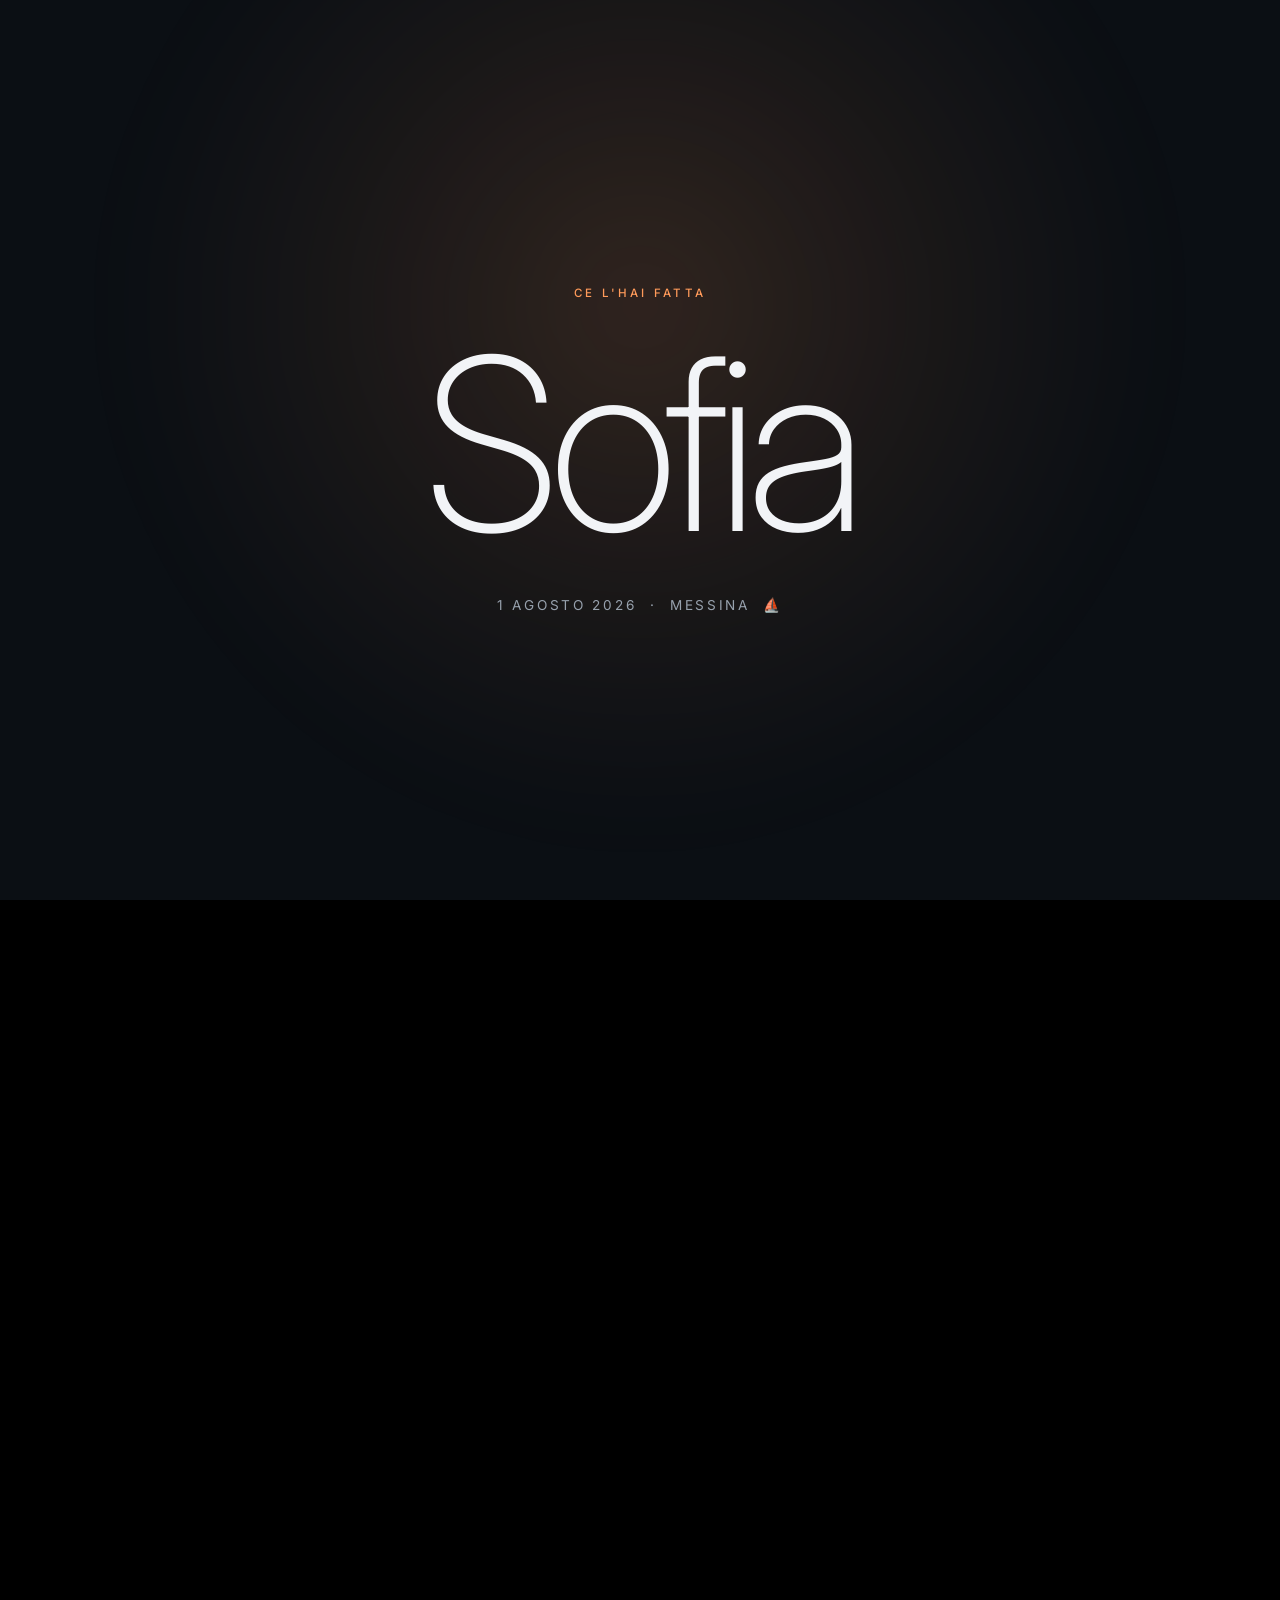
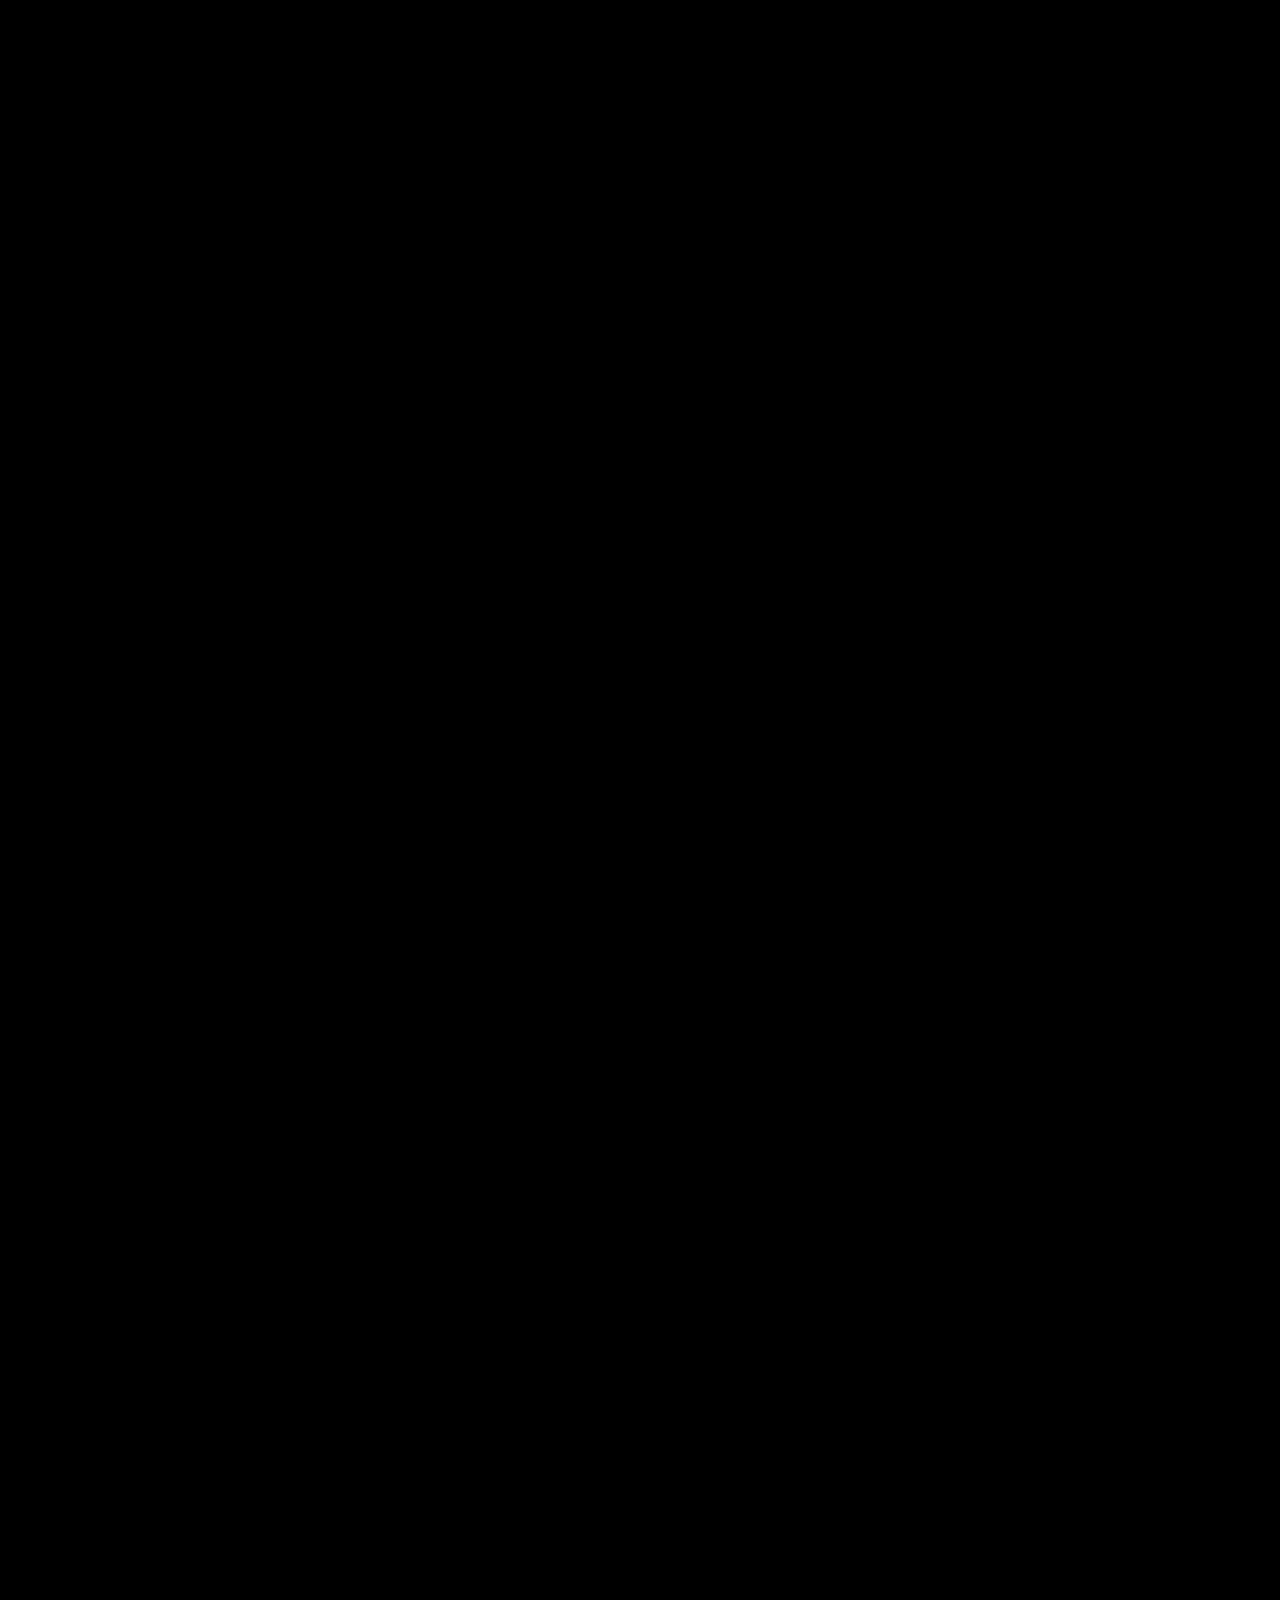
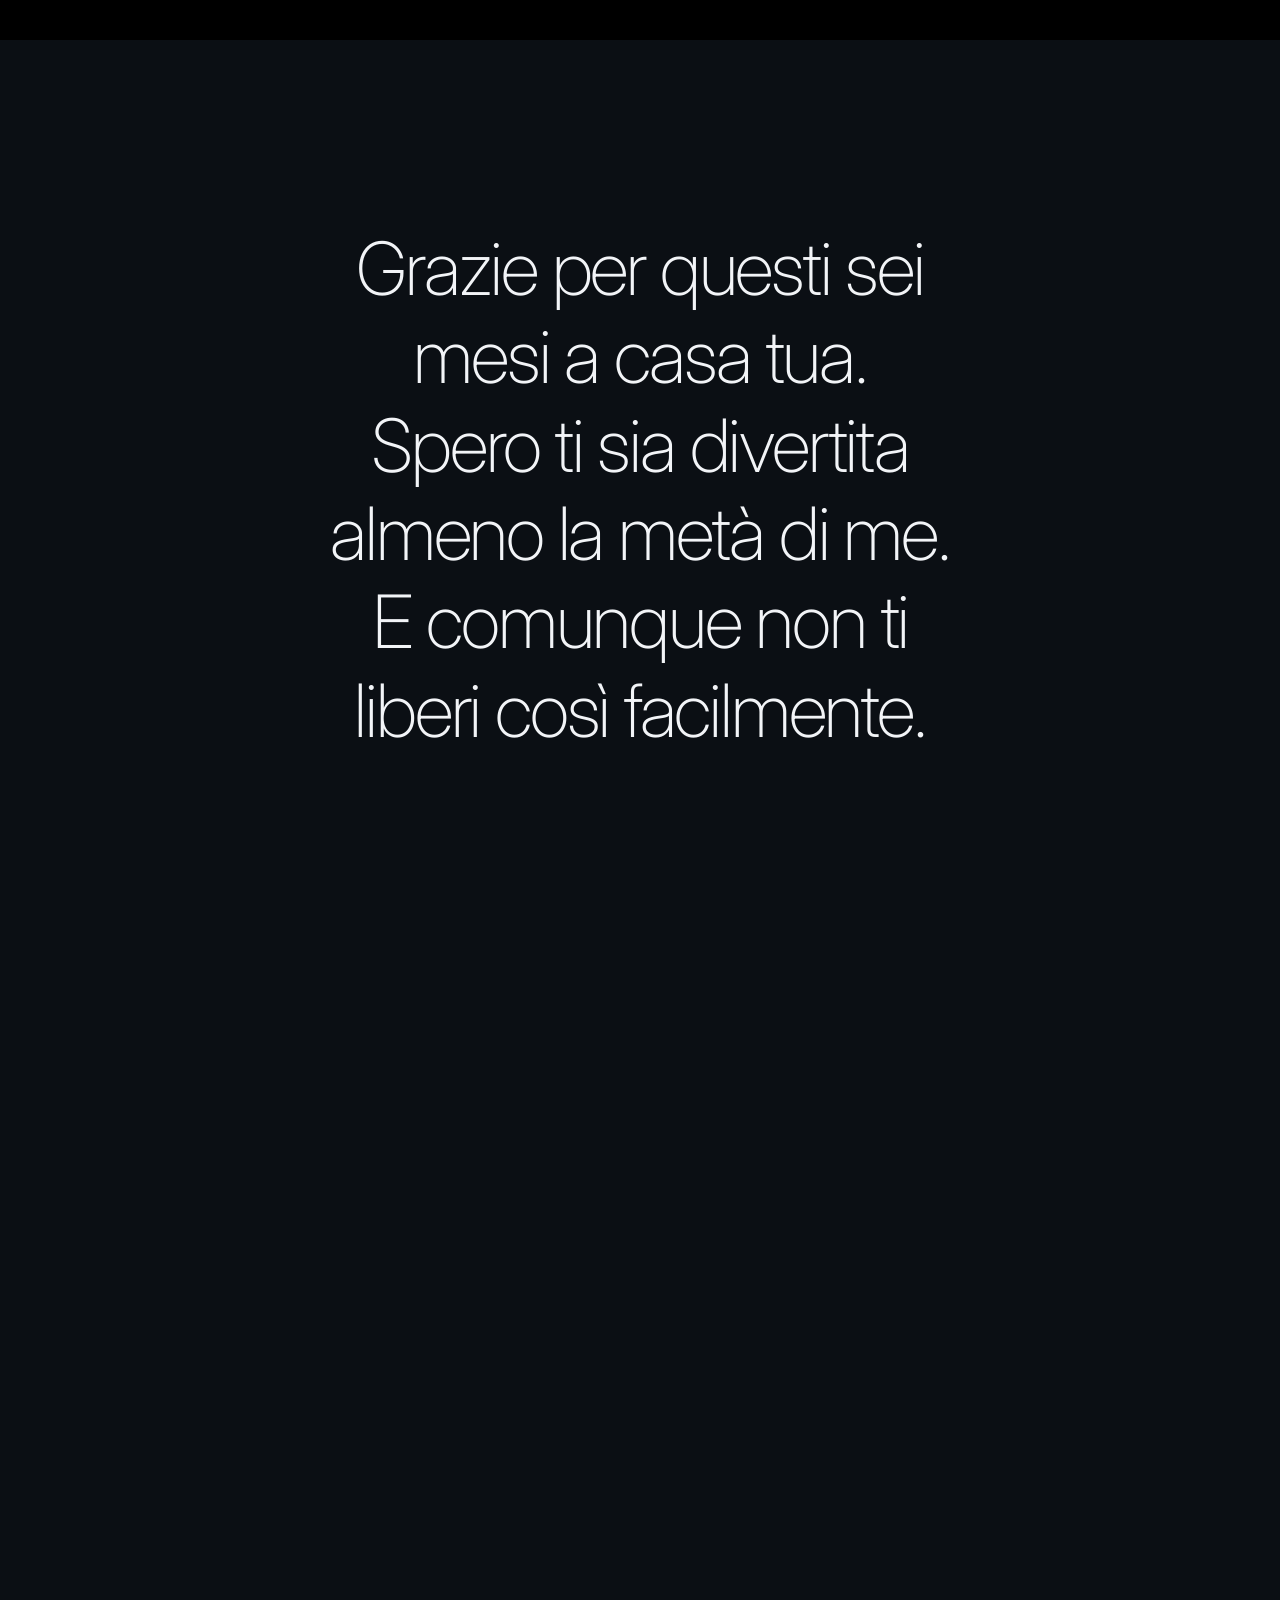
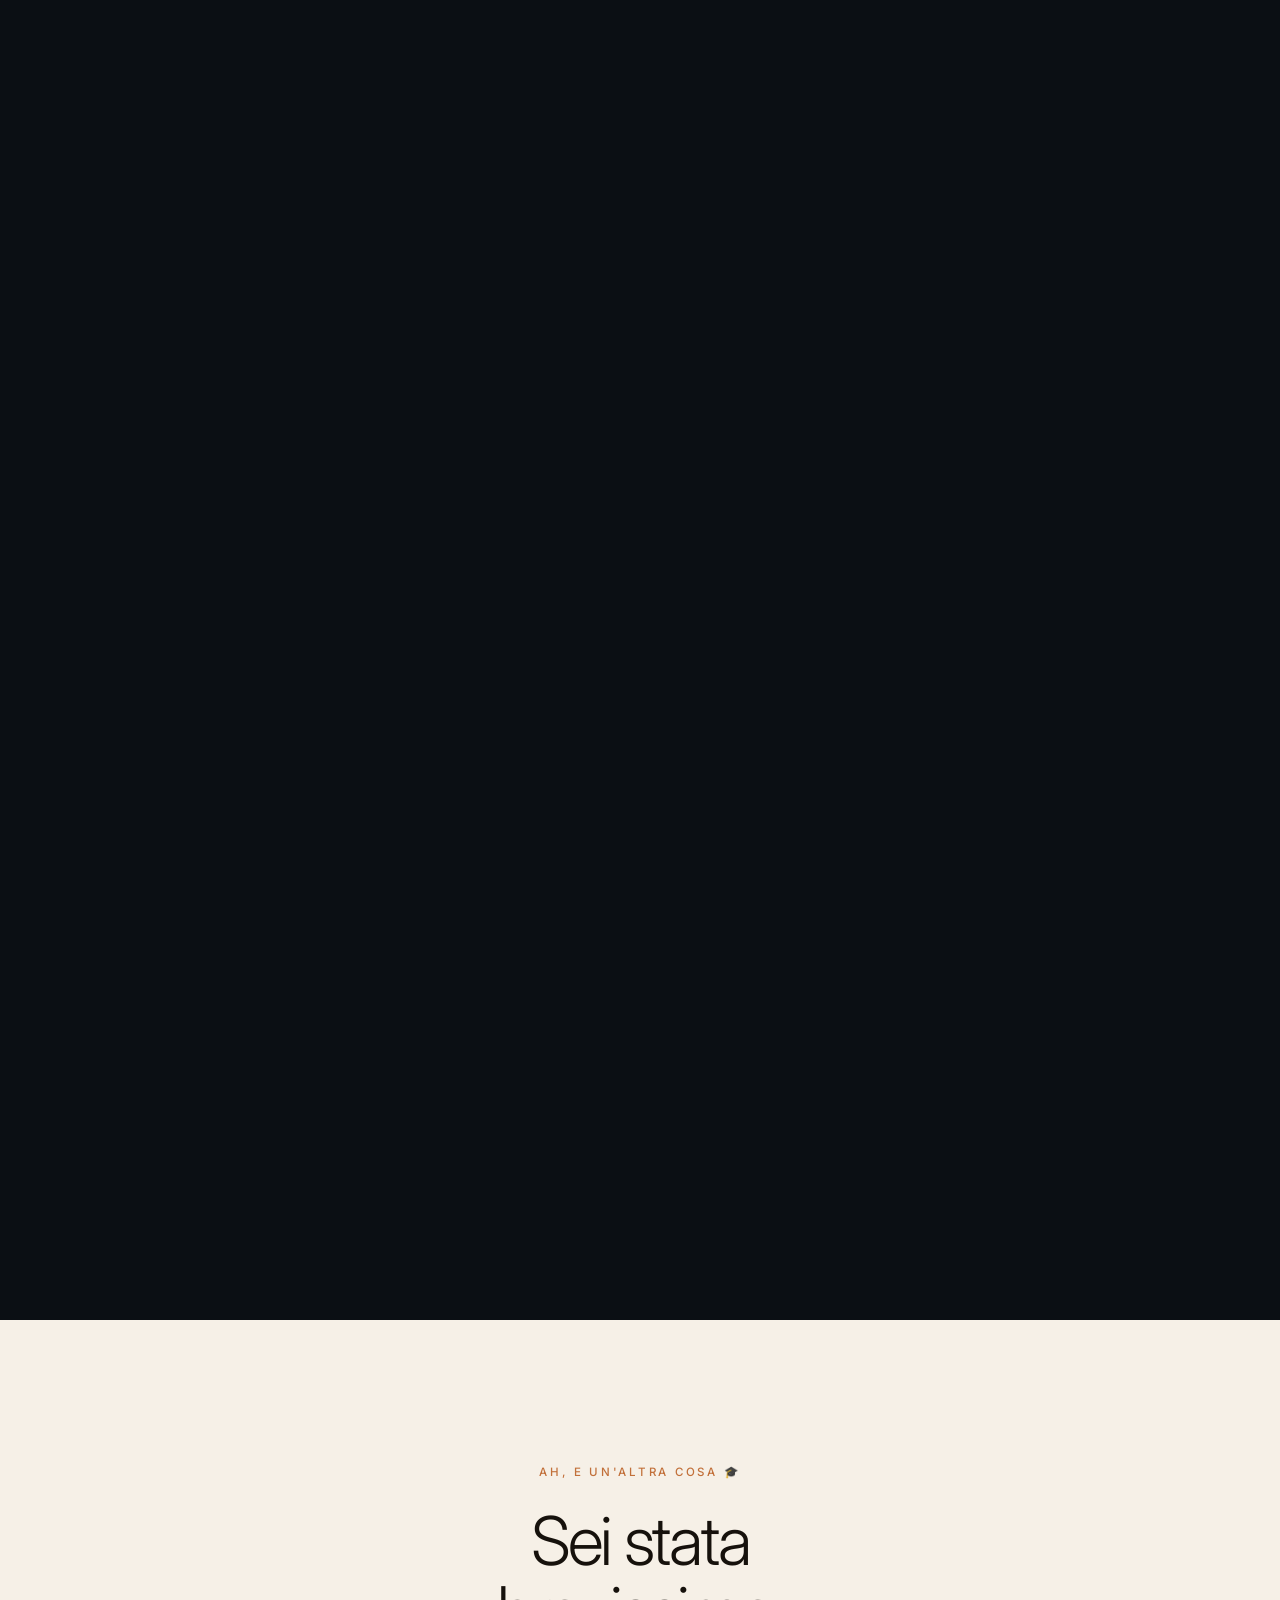
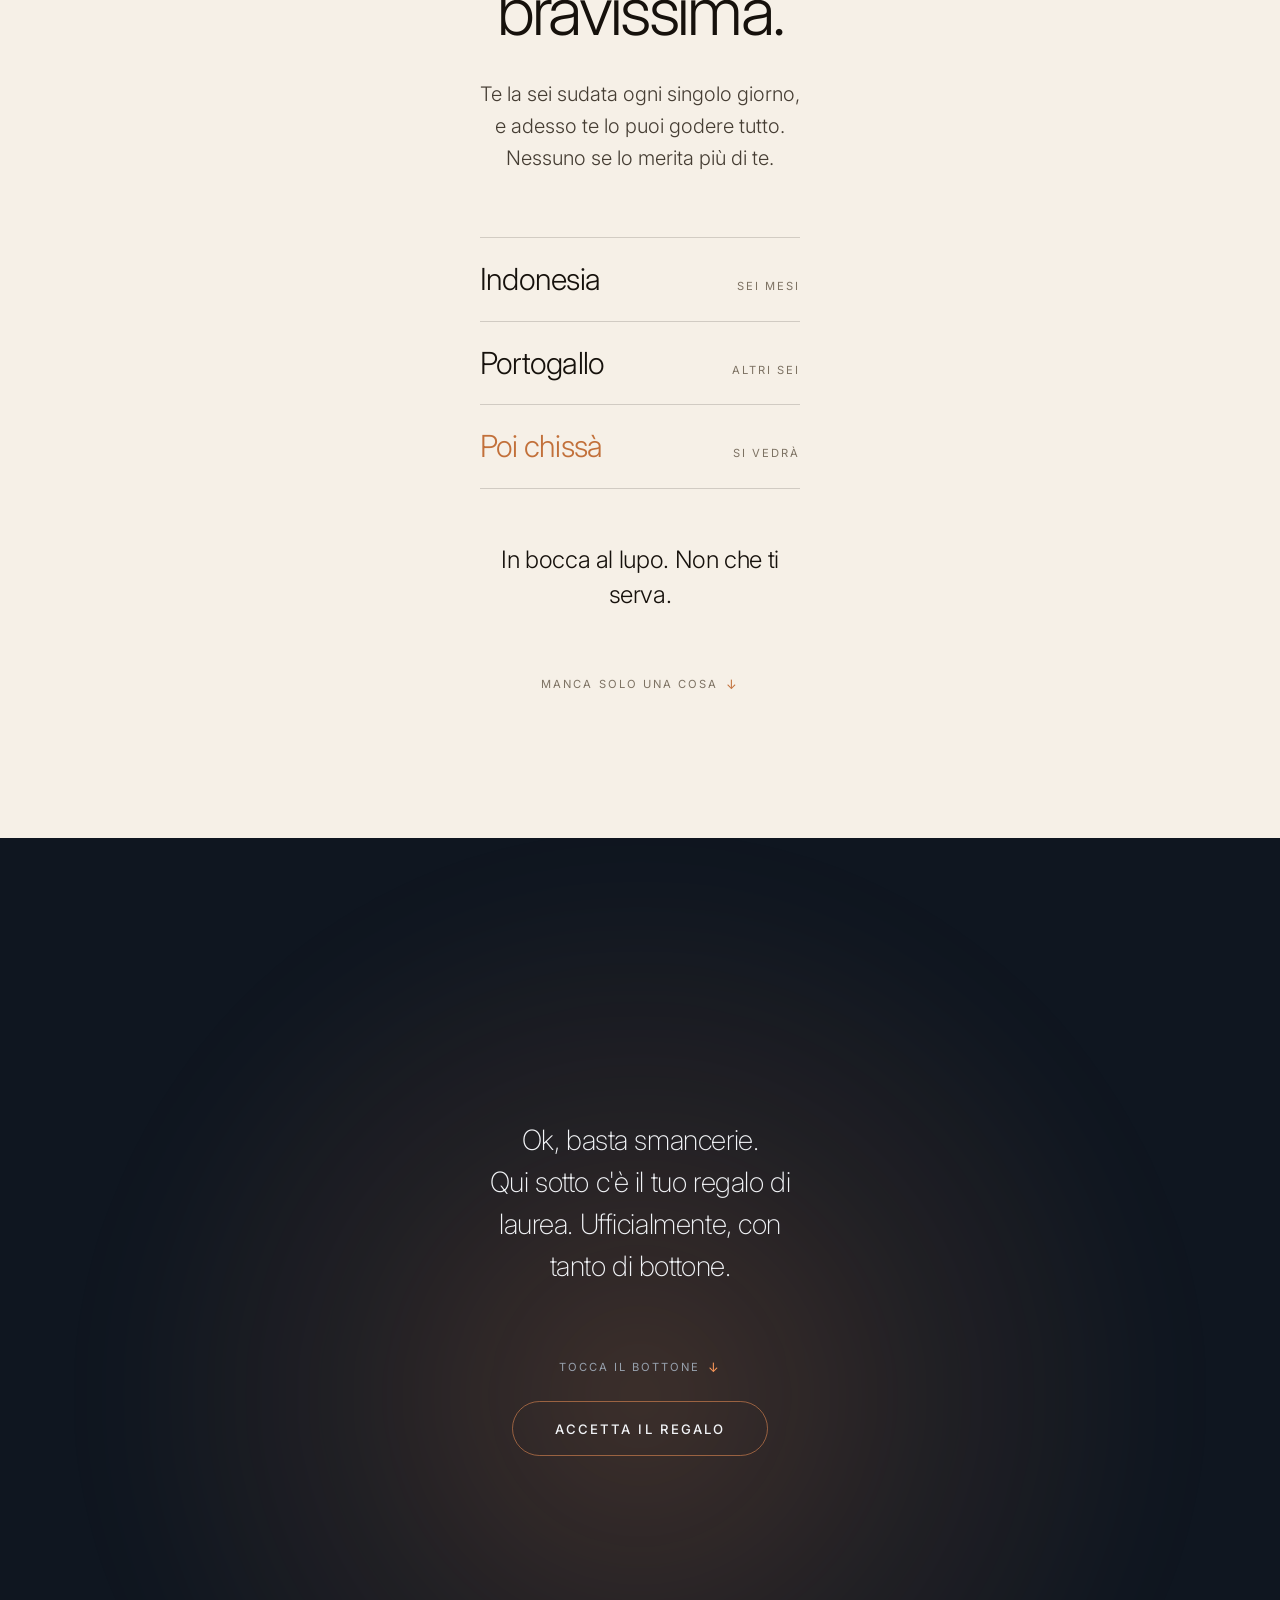
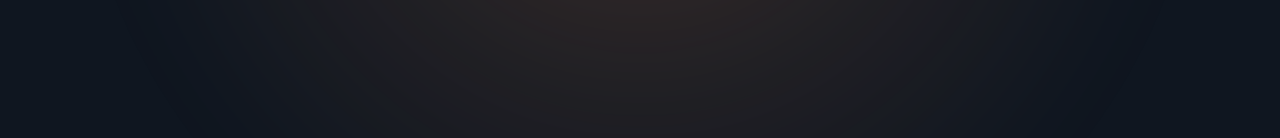
==== commit 72c83485: "Nuovo testo del regalo e reveal lettera per lettera Via il segnaposto delle Eolie: il regalo di laur" ====
--- a/index.html
+++ b/index.html
@@ -124,7 +124,7 @@
     <!-- PLACEHOLDER — messaggio che introduce il regalo -->
     <p class="finale__message" data-fade>
       Ok, basta smancerie.<br>
-      Prima che sparisci dall'altra parte del mondo, c'è una cosa per te.
+      Qui sotto c'è il tuo regalo di laurea. Ufficialmente, con tanto di bottone.
     </p>
 
     <div class="gift" data-gift>
@@ -137,12 +137,17 @@
       </button>
 
       <div class="gift__reveal" data-reveal hidden>
-        <!-- PLACEHOLDER — il testo vero del regalo -->
         <p class="gift__eyebrow">🎁 Il tuo regalo</p>
-        <p class="gift__text">
-          Un weekend alle Eolie, due notti, quando vuoi tu.
+        <span class="gift__rule" aria-hidden="true"></span>
+
+        <!-- PLACEHOLDER — le lettere di questa riga si compongono una a una,
+             quindi funziona meglio se resta corta (max ~30 caratteri) -->
+        <p class="gift__text" data-gift-letters>Quel giorno in barca.</p>
+
+        <p class="gift__note">
+          Ce l'hai già, ed è tuo per sempre.<br>
+          Buon viaggio, dottoressa 🎓
         </p>
-        <p class="gift__note">Devi solo dirmi quando.</p>
       </div>
     </div>
   </div>
--- a/styles.css
+++ b/styles.css
@@ -657,16 +657,13 @@
 .gift__button.is-out::after { animation: none; }
 
 /* — il regalo vero — */
+/* il blocco entra appena: il movimento lo fanno le lettere */
 .gift__reveal {
   opacity: 0;
-  transform: translate3d(0, 16px, 0) scale(0.985);
-  transition: opacity 1.1s var(--ease-soft), transform 1.1s var(--ease-soft);
-}
-
-.gift__reveal.is-in {
-  opacity: 1;
-  transform: translate3d(0, 0, 0) scale(1);
-}
+  transition: opacity 0.6s var(--ease-soft);
+}
+
+.gift__reveal.is-in { opacity: 1; }
 
 .gift__eyebrow {
   font-size: 0.7rem;
@@ -677,20 +674,73 @@
   margin-bottom: 1.3rem;
 }
 
+/* riga sottile che si apre sotto l'occhiello */
+.gift__rule {
+  display: block;
+  width: 0;
+  height: 1px;
+  margin: 0 auto 1.6rem;
+  background: var(--accent-dim);
+  transition: width 1.1s var(--ease-soft) 0.1s;
+}
+
+.gift__reveal.is-in .gift__rule { width: 64px; }
+
 .gift__text {
-  font-size: clamp(1.5rem, 4.6vw, 2.4rem);
+  font-size: clamp(1.6rem, 5vw, 2.6rem);
   font-weight: 200;
   letter-spacing: -0.03em;
   line-height: 1.25;
   color: var(--text);
 }
 
+/* le parole restano intere, le lettere arrivano una alla volta */
+.gift__text .cw { display: inline-block; white-space: nowrap; }
+
+.gift__text .c {
+  display: inline-block;
+  opacity: 0;
+  transform: translate3d(var(--dx), var(--dy), 0) rotate(var(--r)) scale(0.72);
+  transition: opacity 0.75s var(--ease-soft) var(--d),
+              transform 0.95s var(--ease-soft) var(--d);
+  will-change: transform, opacity;
+}
+
+.gift__reveal.is-in .gift__text .c {
+  opacity: 1;
+  transform: translate3d(0, 0, 0) rotate(0) scale(1);
+}
+
+/* quando sono tutte a posto, un'onda calda le attraversa */
+.gift__text.is-wave .c {
+  animation: wave 1.5s var(--ease-soft) calc(var(--i) * 34ms) 1;
+}
+
+@keyframes wave {
+  0%, 100% { color: var(--text);   transform: translate3d(0, 0, 0); }
+  45%      { color: var(--accent); transform: translate3d(0, -3px, 0); }
+}
+
+/* alla riapertura il regalo c'è già: niente teatro, entra e basta */
+.gift__reveal.is-instant .c {
+  transition-delay: 0s !important;
+  transition-duration: 0.55s !important;
+}
+
+.gift__reveal.is-instant .gift__rule { transition-delay: 0s; }
+
 .gift__note {
-  margin-top: 1.2rem;
+  margin-top: 1.5rem;
   font-size: 0.95rem;
   font-weight: 300;
+  line-height: 1.6;
   color: var(--text-dim);
-}
+  opacity: 0;
+  transition: opacity 1s var(--ease-soft) 0.9s;
+}
+
+.gift__reveal.is-in .gift__note { opacity: 1; }
+.gift__reveal.is-instant .gift__note { transition-delay: 0.2s; }
 
 /* coriandoli */
 .confetti {
@@ -714,5 +764,7 @@
   .thanks { height: 100vh; height: 100svh; }
   .video  { height: 100vh; height: 100svh; }
   .thanks__text .w { opacity: 1 !important; }
+  .gift__text .c { opacity: 1 !important; transform: none !important; }
+  .gift__reveal.is-in .gift__rule { width: 64px; }
   .glow { display: none; }
 }
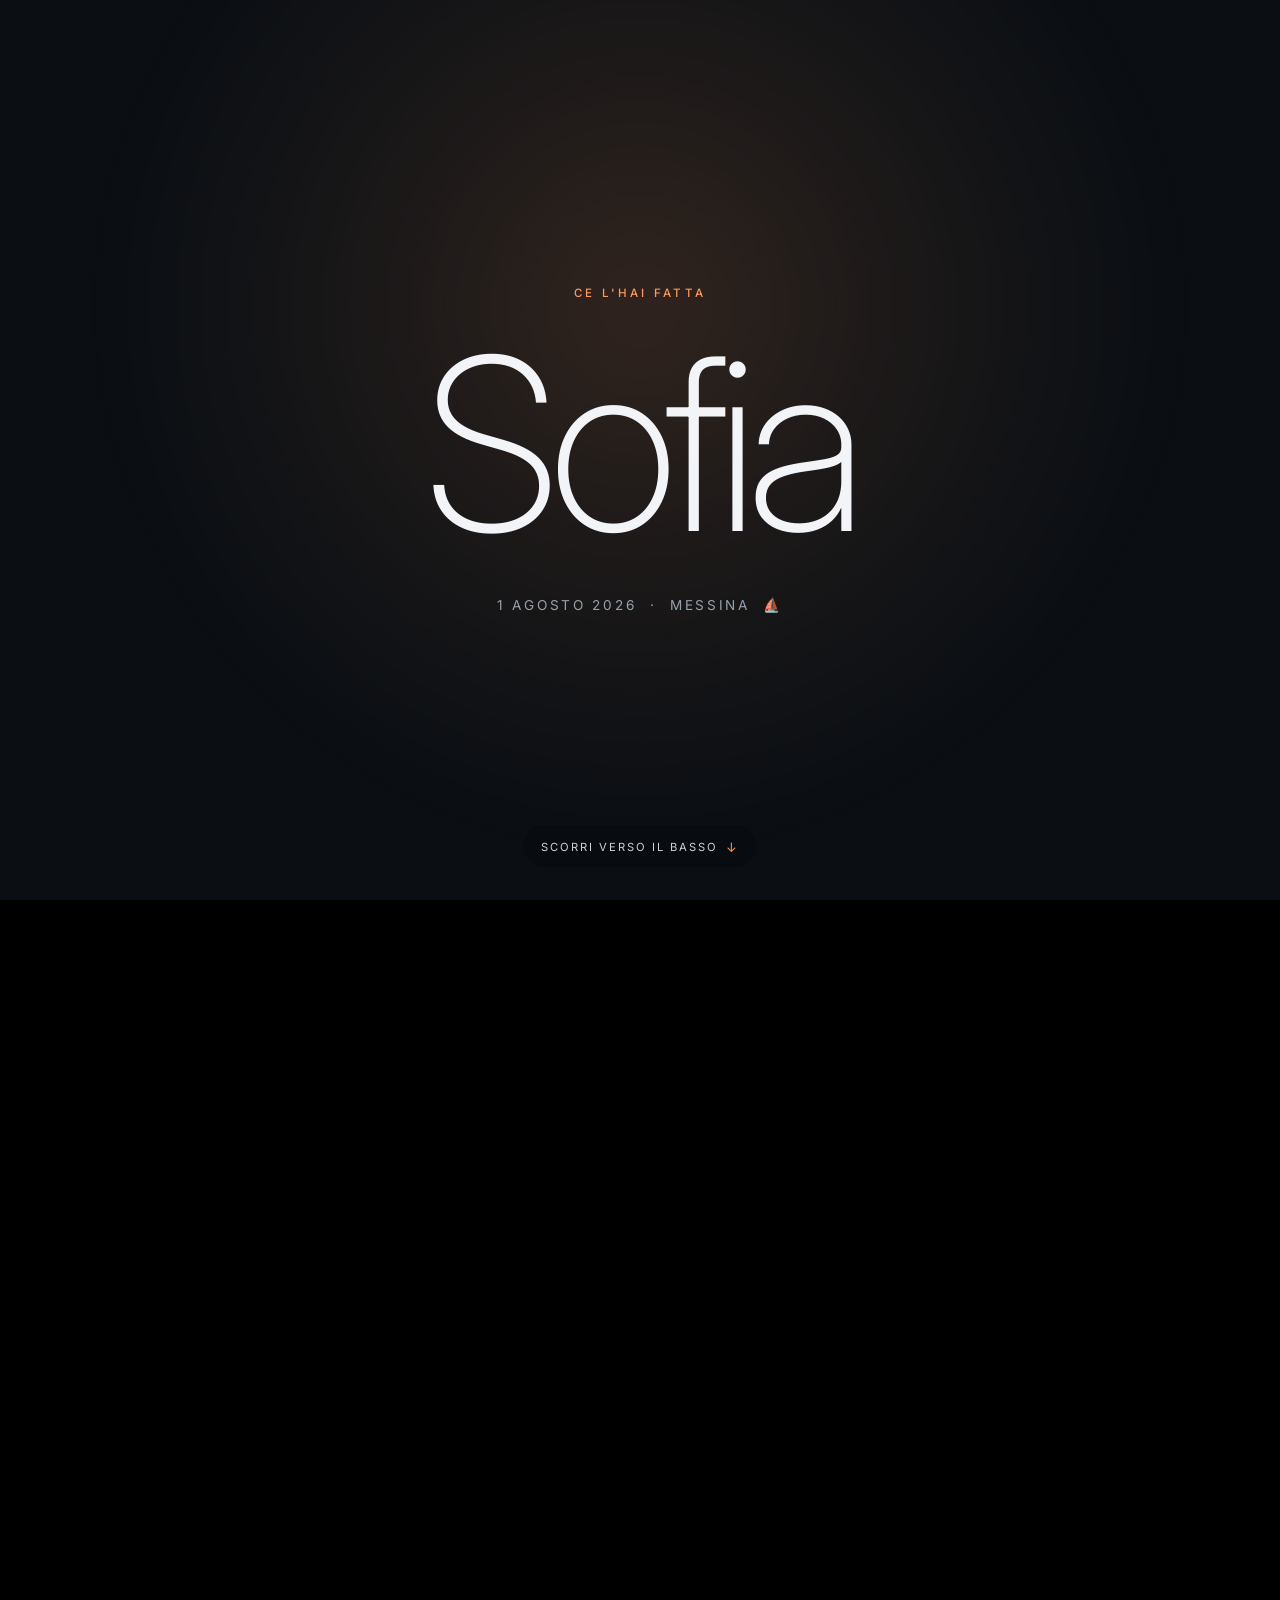
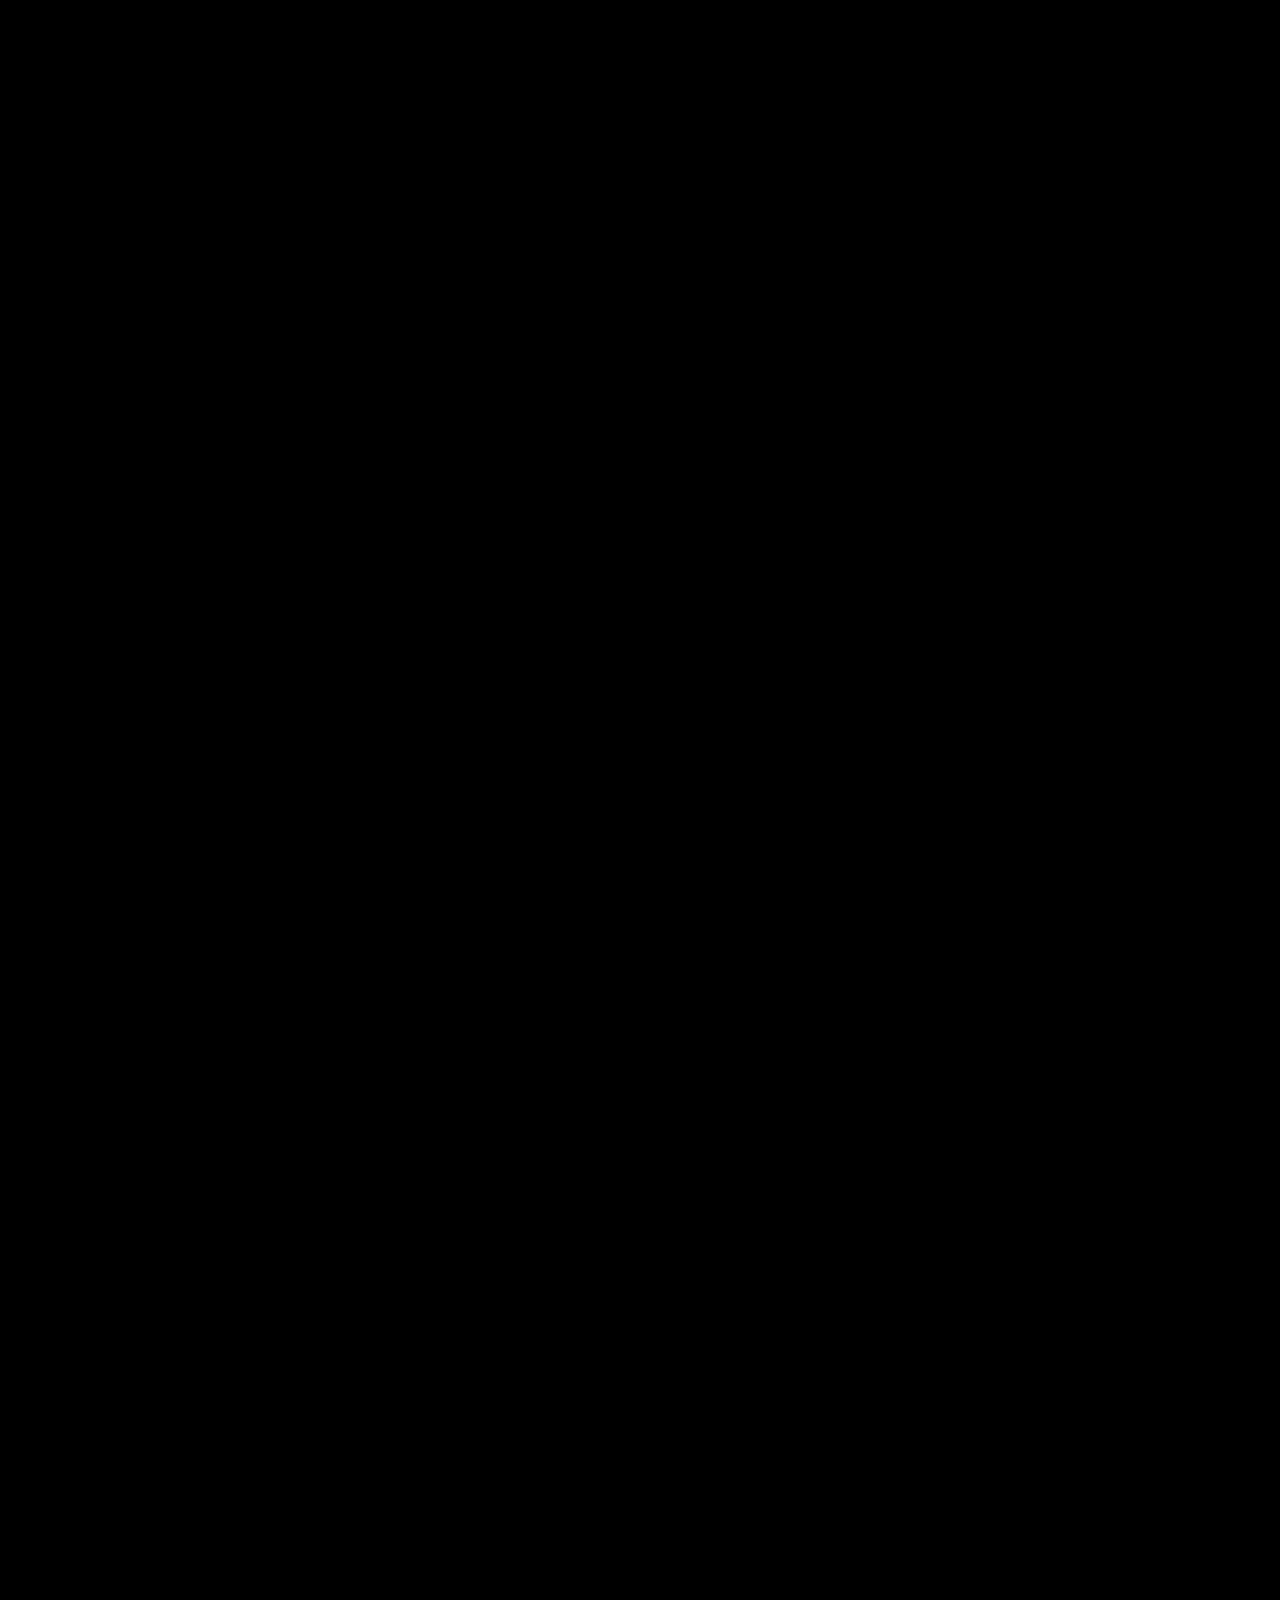
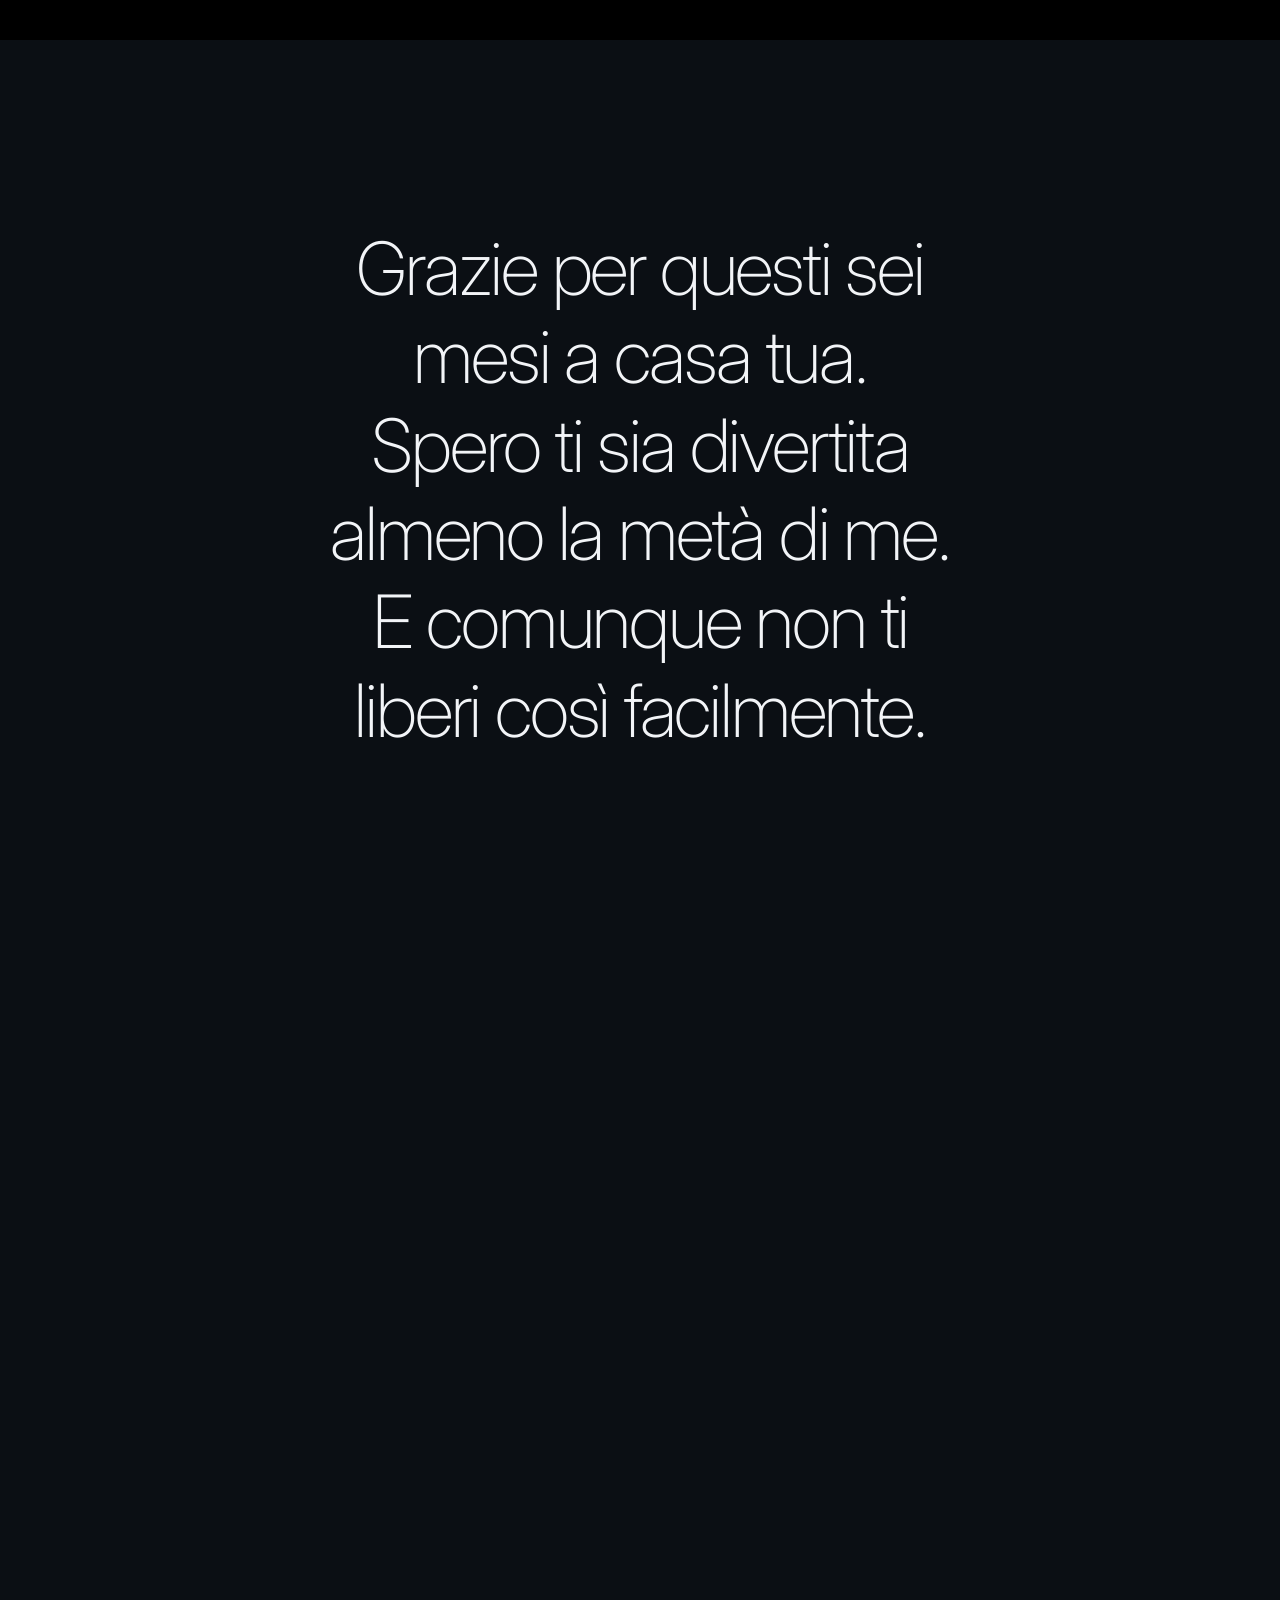
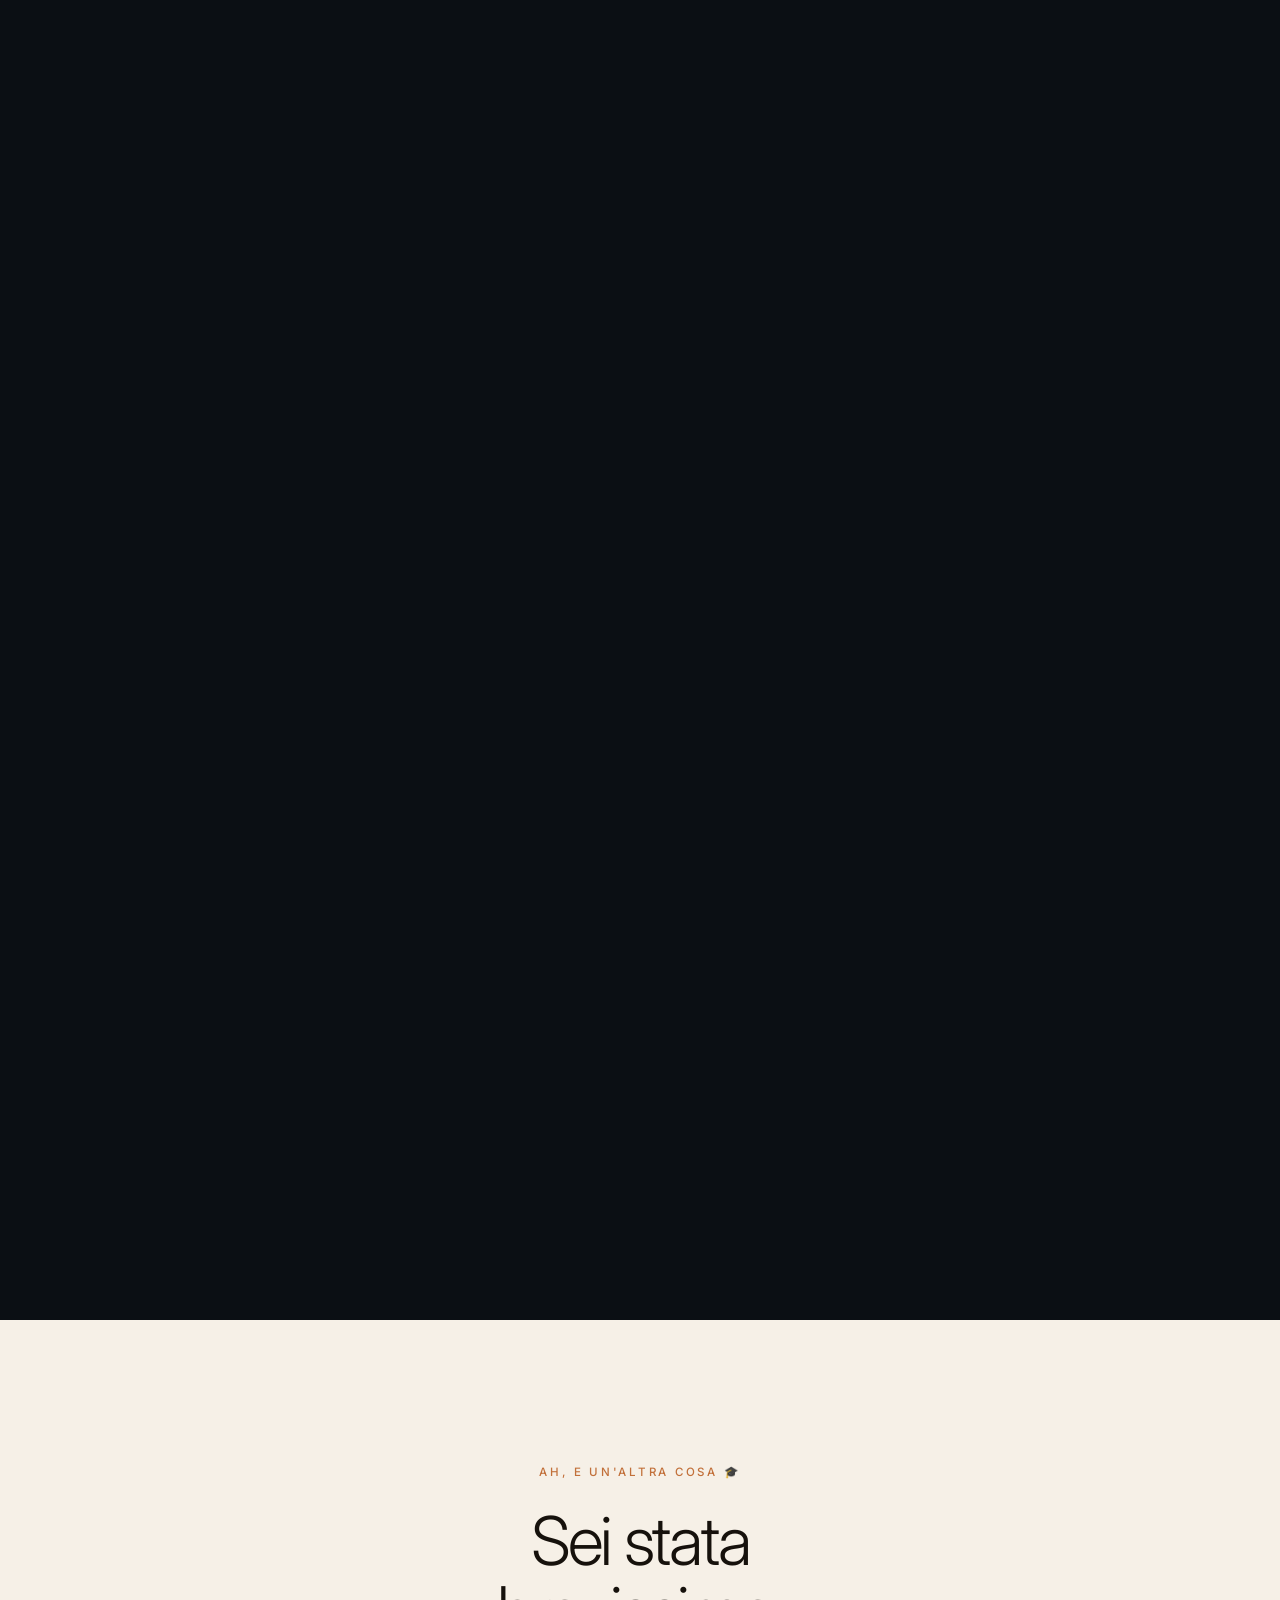
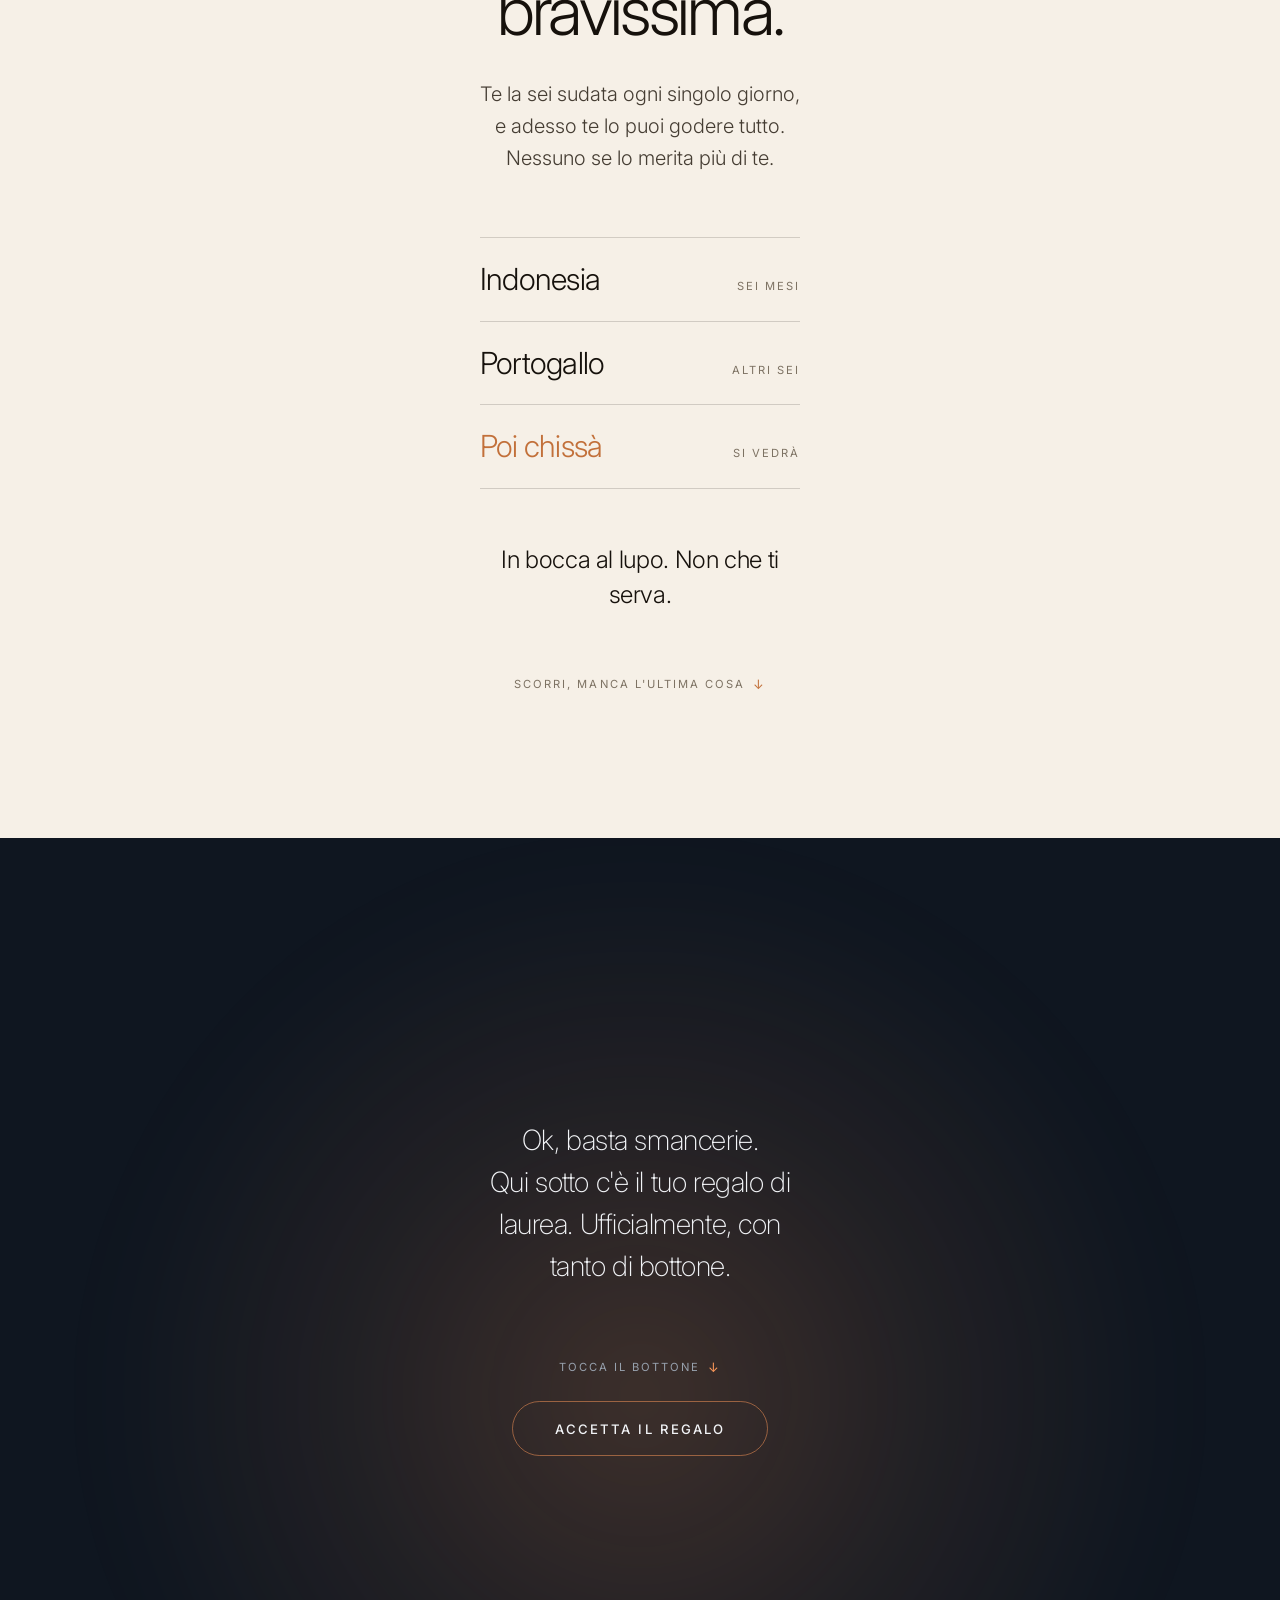
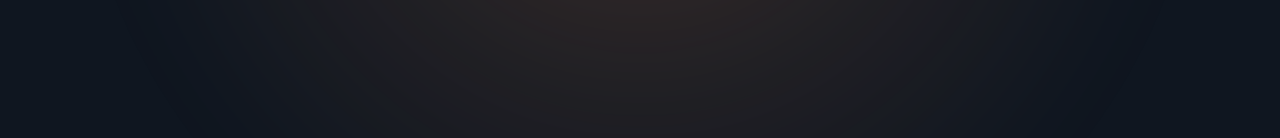
==== commit 0b5bb4cc: "Indicazione di scorrimento sempre visibile e regalo riscattabile di nuovo L'invito «Scorri verso il " ====
--- a/index.html
+++ b/index.html
@@ -53,10 +53,6 @@
       </span>
     </button>
 
-    <p class="hint video__next" data-video-next>
-      Continua a scorrere <span class="hint__arrow" aria-hidden="true">↓</span>
-    </p>
-
     <!-- mostrato solo se l'embed non riesce a partire -->
     <a class="video__fallback" data-fallback hidden
        href="https://youtube.com/shorts/45bXmwsr5h8"
@@ -71,10 +67,6 @@
     <!-- PLACEHOLDER — testo che si illumina parola per parola -->
     <p class="thanks__text" data-reveal-text>
       Grazie per questi sei mesi a casa tua. Spero ti sia divertita almeno la metà di me. E comunque non ti liberi così facilmente.
-    </p>
-
-    <p class="hint thanks__hint" data-thanks-hint>
-      Ancora un po' <span class="hint__arrow" aria-hidden="true">↓</span>
     </p>
   </div>
 </section>
@@ -110,7 +102,7 @@
     </p>
 
     <p class="hint congrats__hint" data-stagger>
-      Manca solo una cosa <span class="hint__arrow" aria-hidden="true">↓</span>
+      Scorri, manca l'ultima cosa <span class="hint__arrow" aria-hidden="true">↓</span>
     </p>
   </div>
 </section>
@@ -153,6 +145,11 @@
   </div>
 </section>
 
+<!-- indicazione fissa: resta in basso finché non si arriva al regalo -->
+<div class="scrollcue" data-scrollcue aria-hidden="true">
+  <span class="hint">Scorri verso il basso <span class="hint__arrow">↓</span></span>
+</div>
+
 <script src="script.js"></script>
 </body>
 </html>
--- a/styles.css
+++ b/styles.css
@@ -87,6 +87,37 @@
   0%, 100% { transform: scale(0.7); opacity: 0.45; }
   50%      { transform: scale(1);   opacity: 1; }
 }
+
+
+/* ───────── indicazione fissa «scorri», presente ovunque ───────── */
+
+.scrollcue {
+  position: fixed;
+  z-index: 40;
+  left: 50%;
+  bottom: calc(max(2.4vh, env(safe-area-inset-bottom, 0px)) + 0.7rem);
+  transform: translateX(-50%);
+  padding: 0.62rem 1.1rem;
+  border-radius: 999px;
+  background: rgba(8, 11, 16, 0.62);
+  pointer-events: none;
+  opacity: 0;
+  transition: opacity 0.8s var(--ease-soft), background-color 0.6s var(--ease);
+}
+
+.scrollcue .hint { color: rgba(242, 244, 247, 0.85); }
+
+/* sopra la sezione chiara si inverte, così resta leggibile */
+.scrollcue.is-light {
+  background: rgba(22, 17, 12, 0.08);
+}
+
+.scrollcue.is-light .hint { color: #6b6153; }
+.scrollcue.is-light .hint__arrow { color: #c2703a; }
+
+/* compare appena si inizia a scorrere e sparisce arrivati al regalo */
+.has-scrolled .scrollcue { opacity: 1; }
+.at-end .scrollcue { opacity: 0; }
 
 
 /* ─────────────────────── luce di fondo ─────────────────────── */
@@ -333,22 +364,18 @@
   -webkit-tap-highlight-color: transparent;
 }
 
-.video__sound .hint,
-.video__next {
+/* sta sopra l'indicazione fissa di scorrimento */
+.video__sound .hint {
   position: absolute;
   left: 50%;
-  bottom: calc(max(4vh, env(safe-area-inset-bottom, 0px)) + 1rem);
+  bottom: calc(max(2.4vh, env(safe-area-inset-bottom, 0px)) + 3.9rem);
   transform: translateX(-50%);
   color: rgba(242, 244, 247, 0.8);
   opacity: 0;
   transition: opacity 0.9s var(--ease-soft);
 }
 
-.video__next { z-index: 1; }
-
 .video__frame.is-playing ~ .video__sound .hint { opacity: 1; }
-.video__stage.is-ending .video__sound .hint { opacity: 0; }
-.video__stage.is-ending .video__next { opacity: 1; }
 
 .video__fallback {
   position: absolute;
@@ -409,16 +436,6 @@
   will-change: opacity;
 }
 
-.thanks__hint {
-  position: absolute;
-  left: 50%;
-  bottom: calc(max(4vh, env(safe-area-inset-bottom, 0px)) + 1rem);
-  transform: translateX(-50%);
-  opacity: 0;
-  transition: opacity 0.9s var(--ease-soft);
-}
-
-.thanks__hint.is-in { opacity: 1; }
 
 
 /* ───────────────── 4. CONGRATULAZIONI (chiara) ────────────────── */
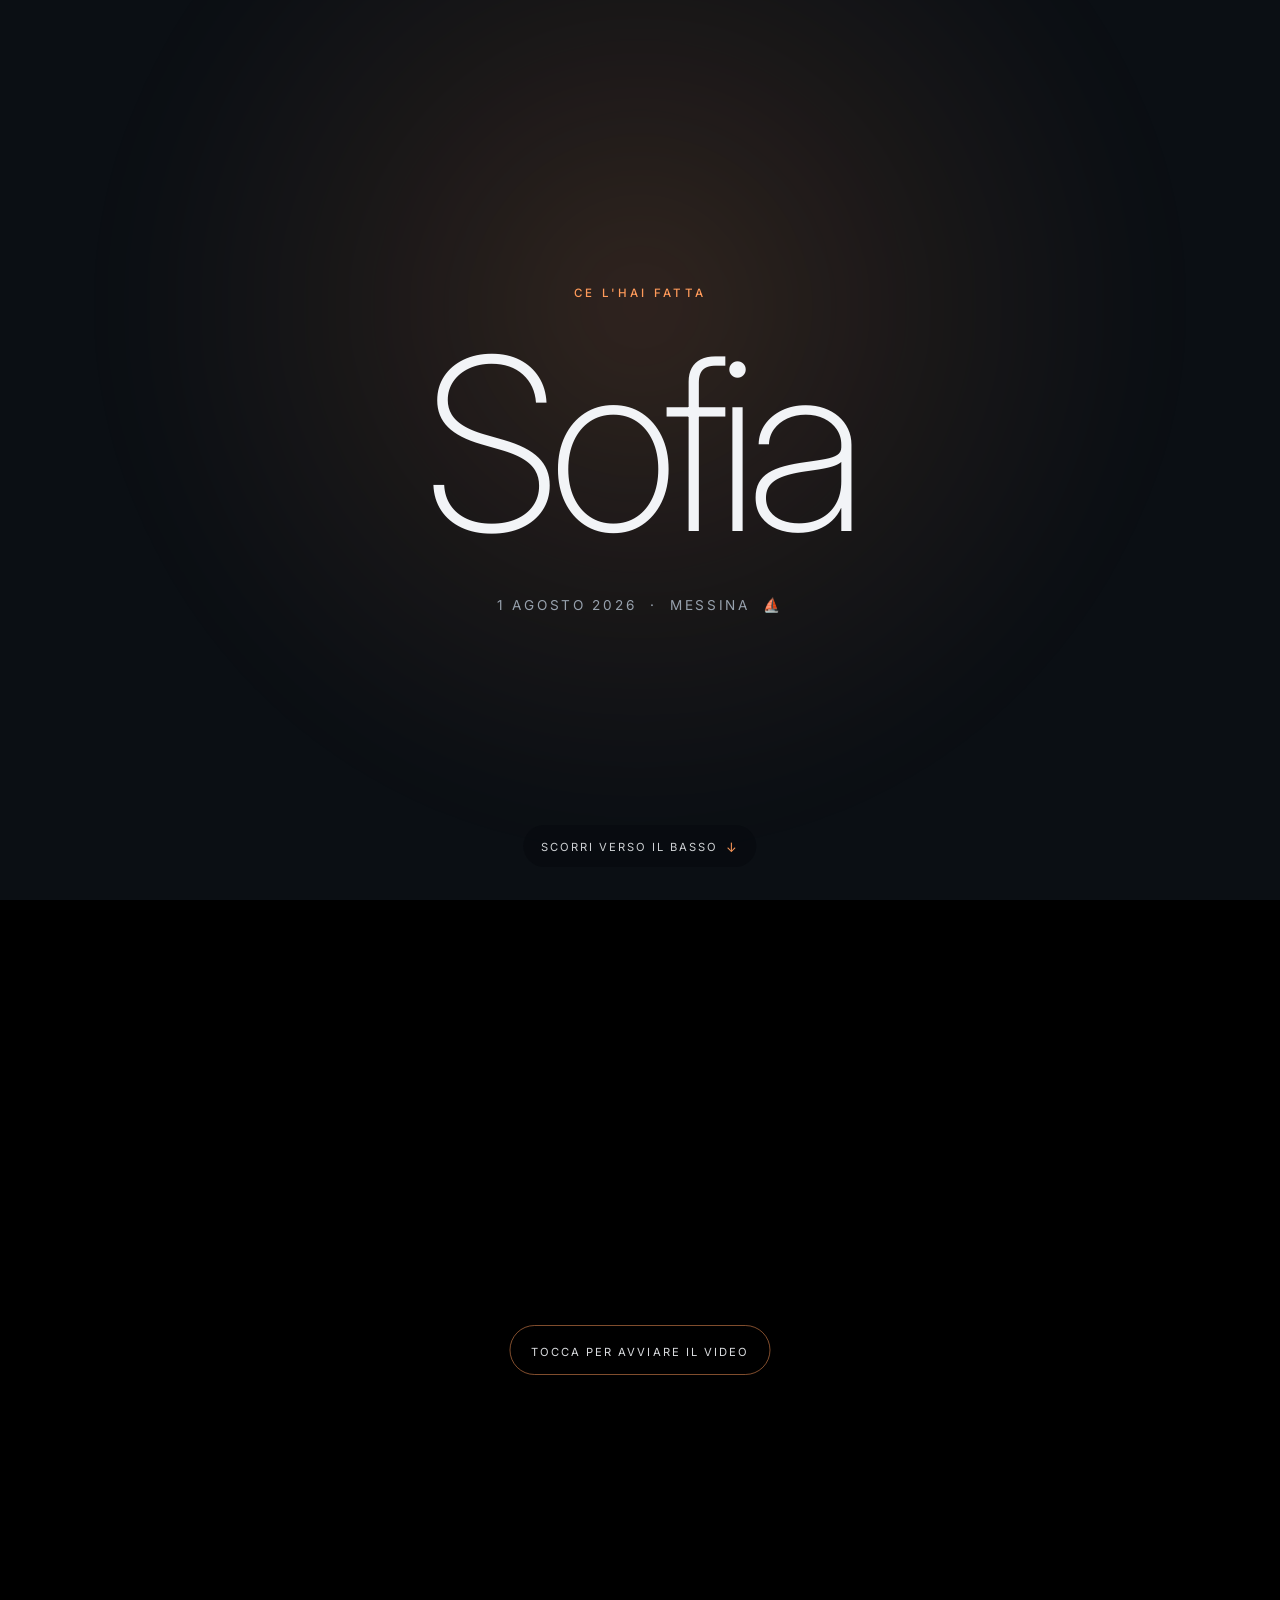
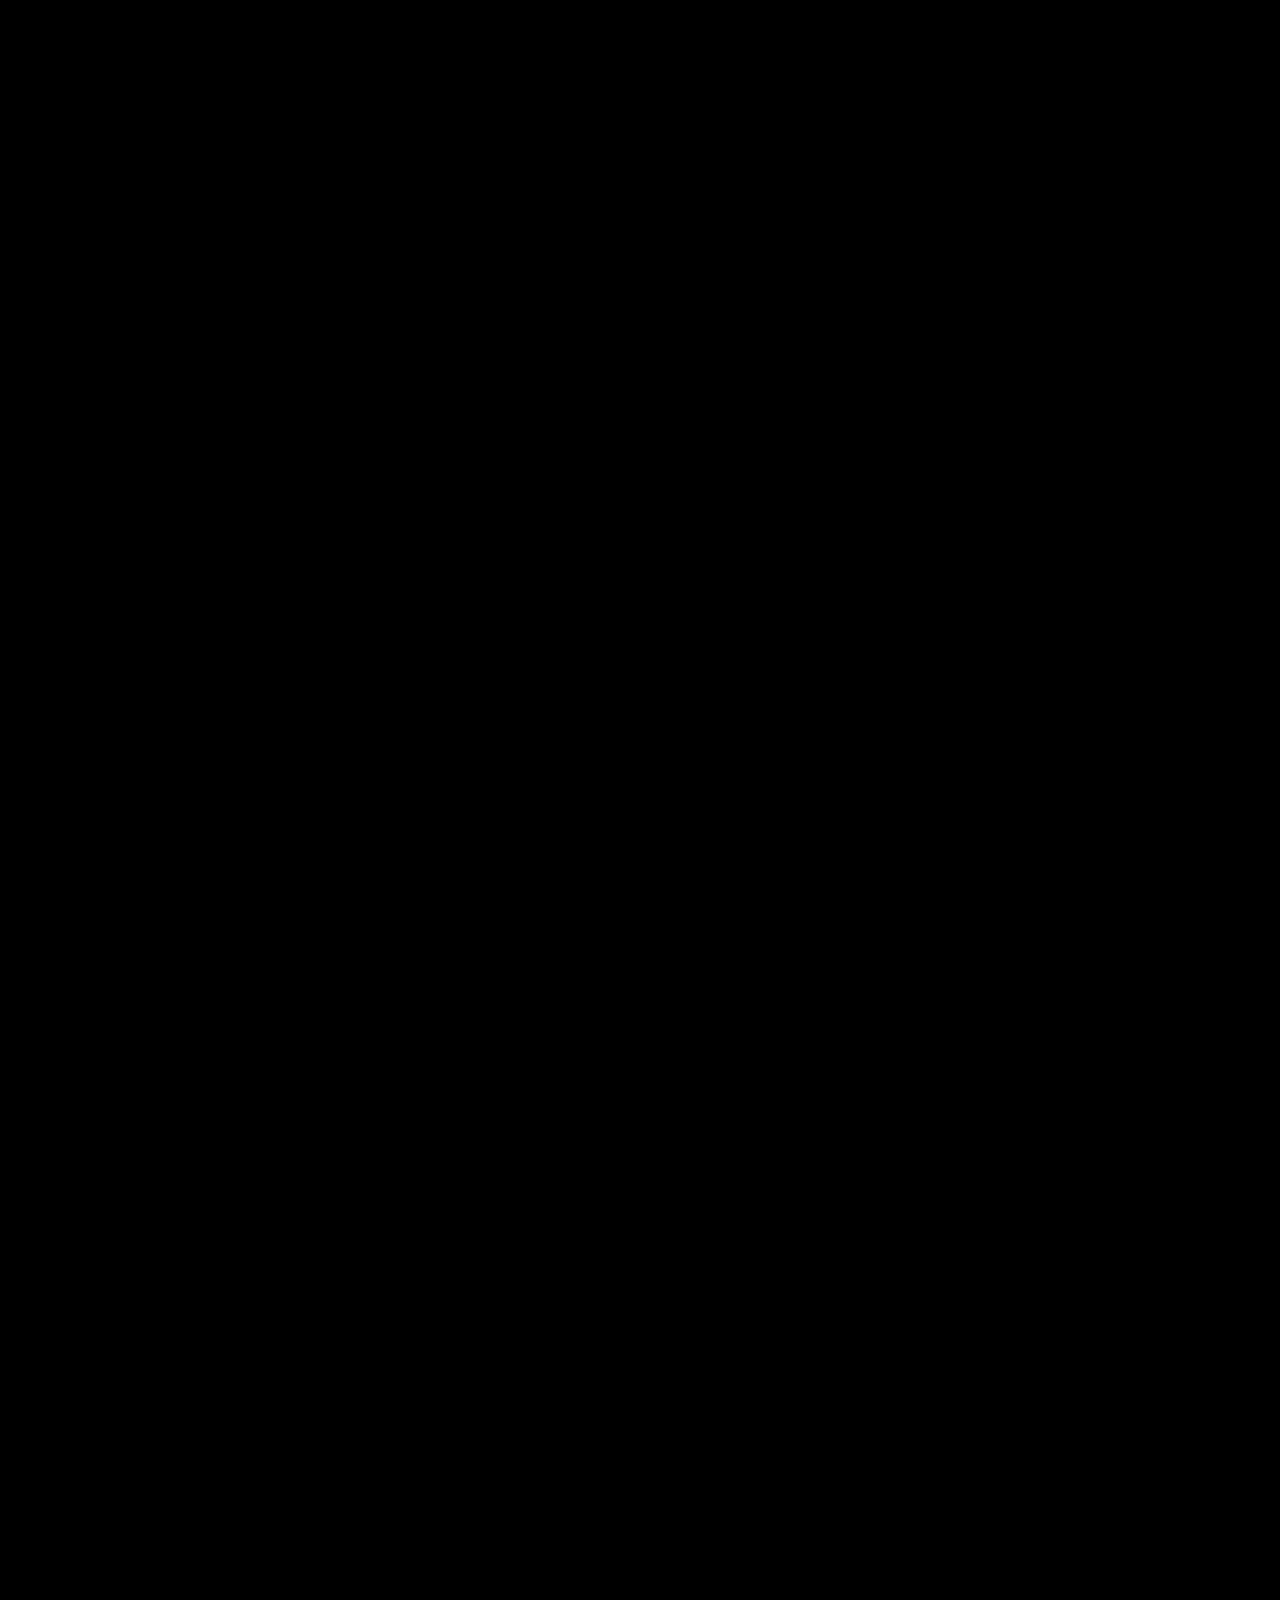
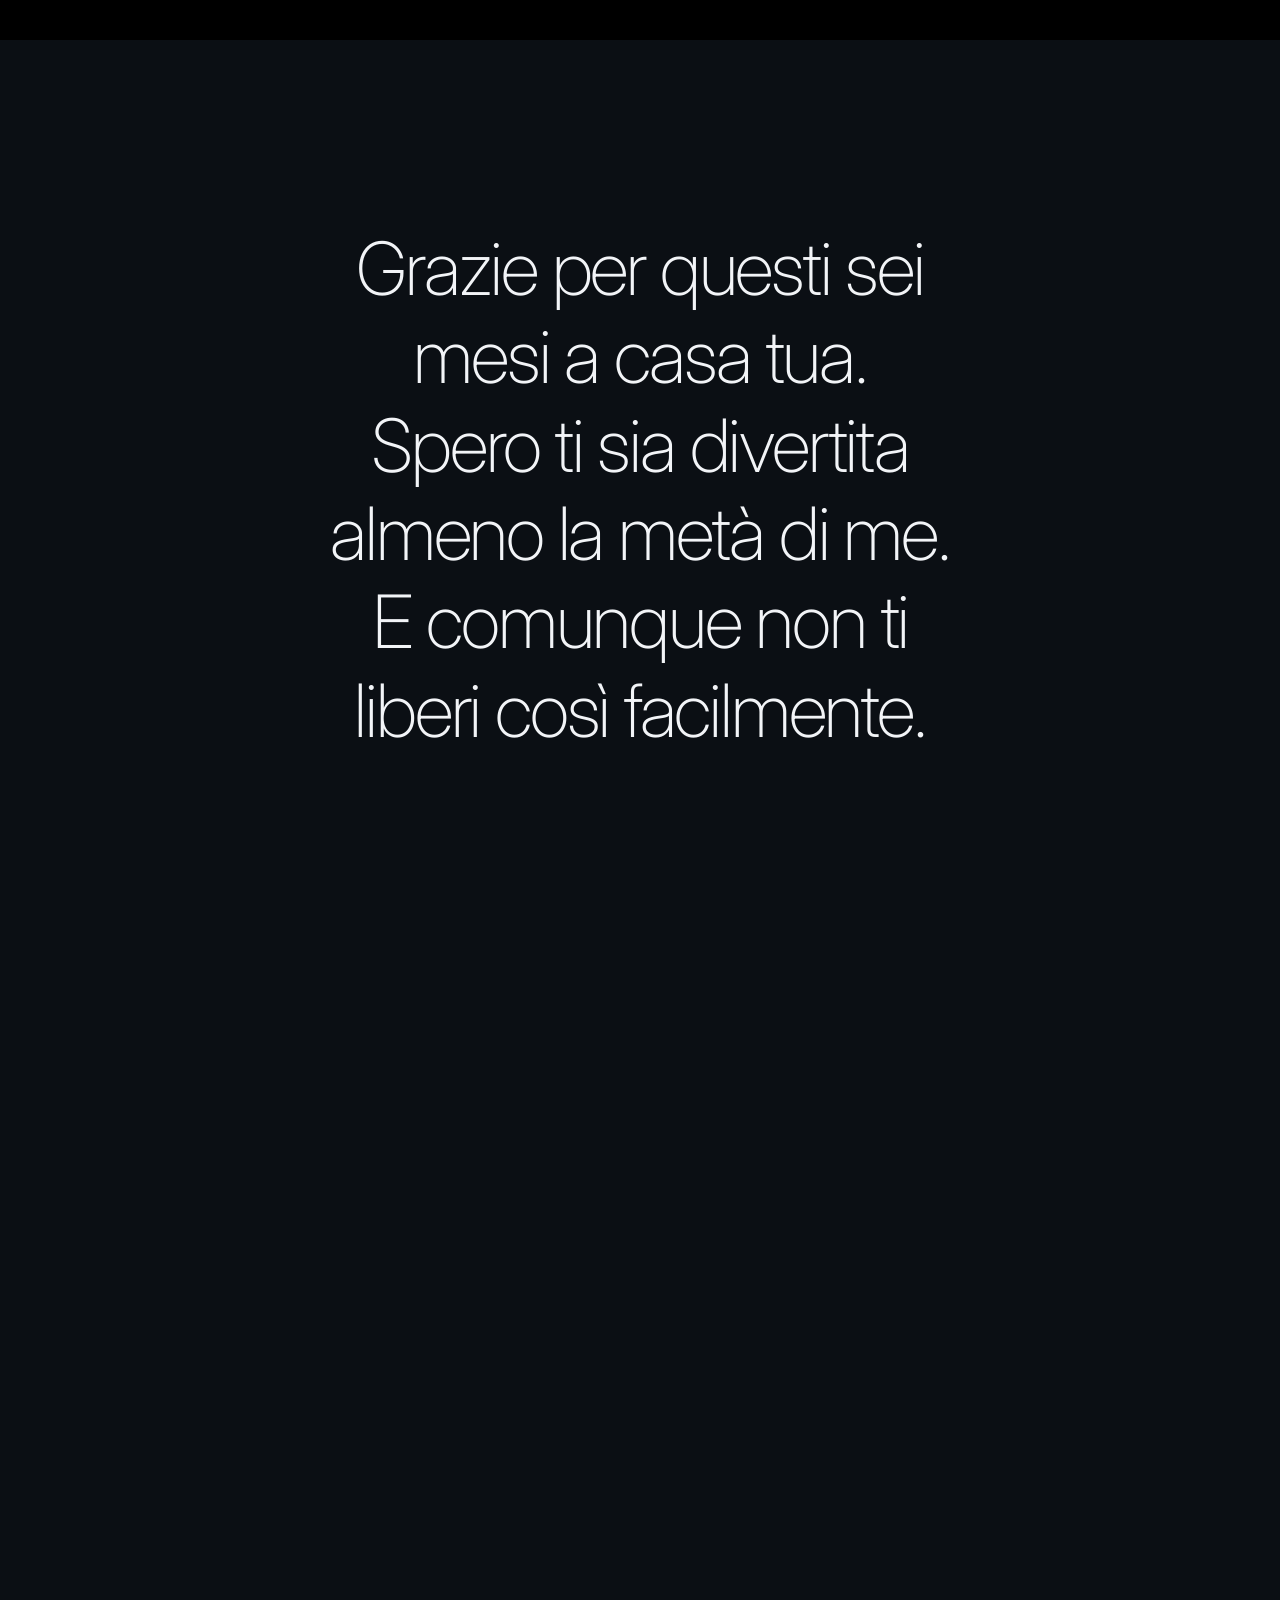
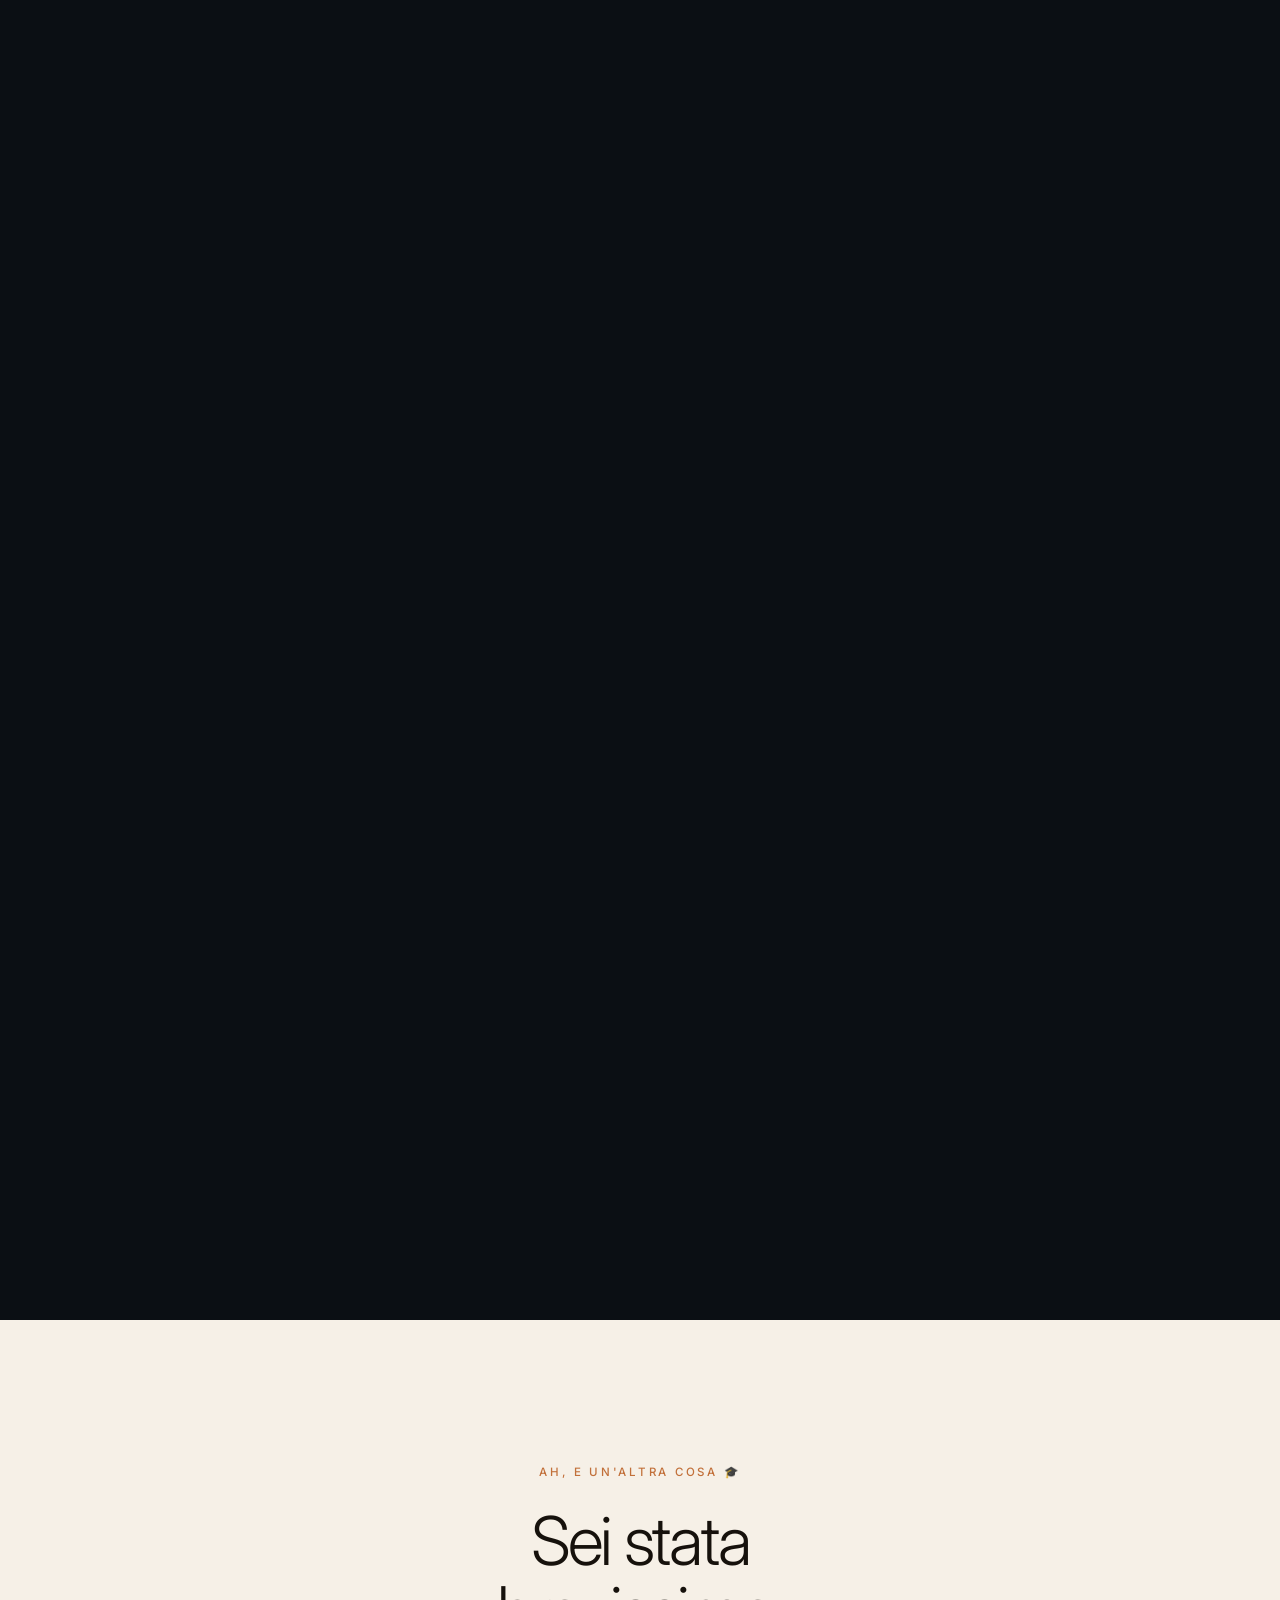
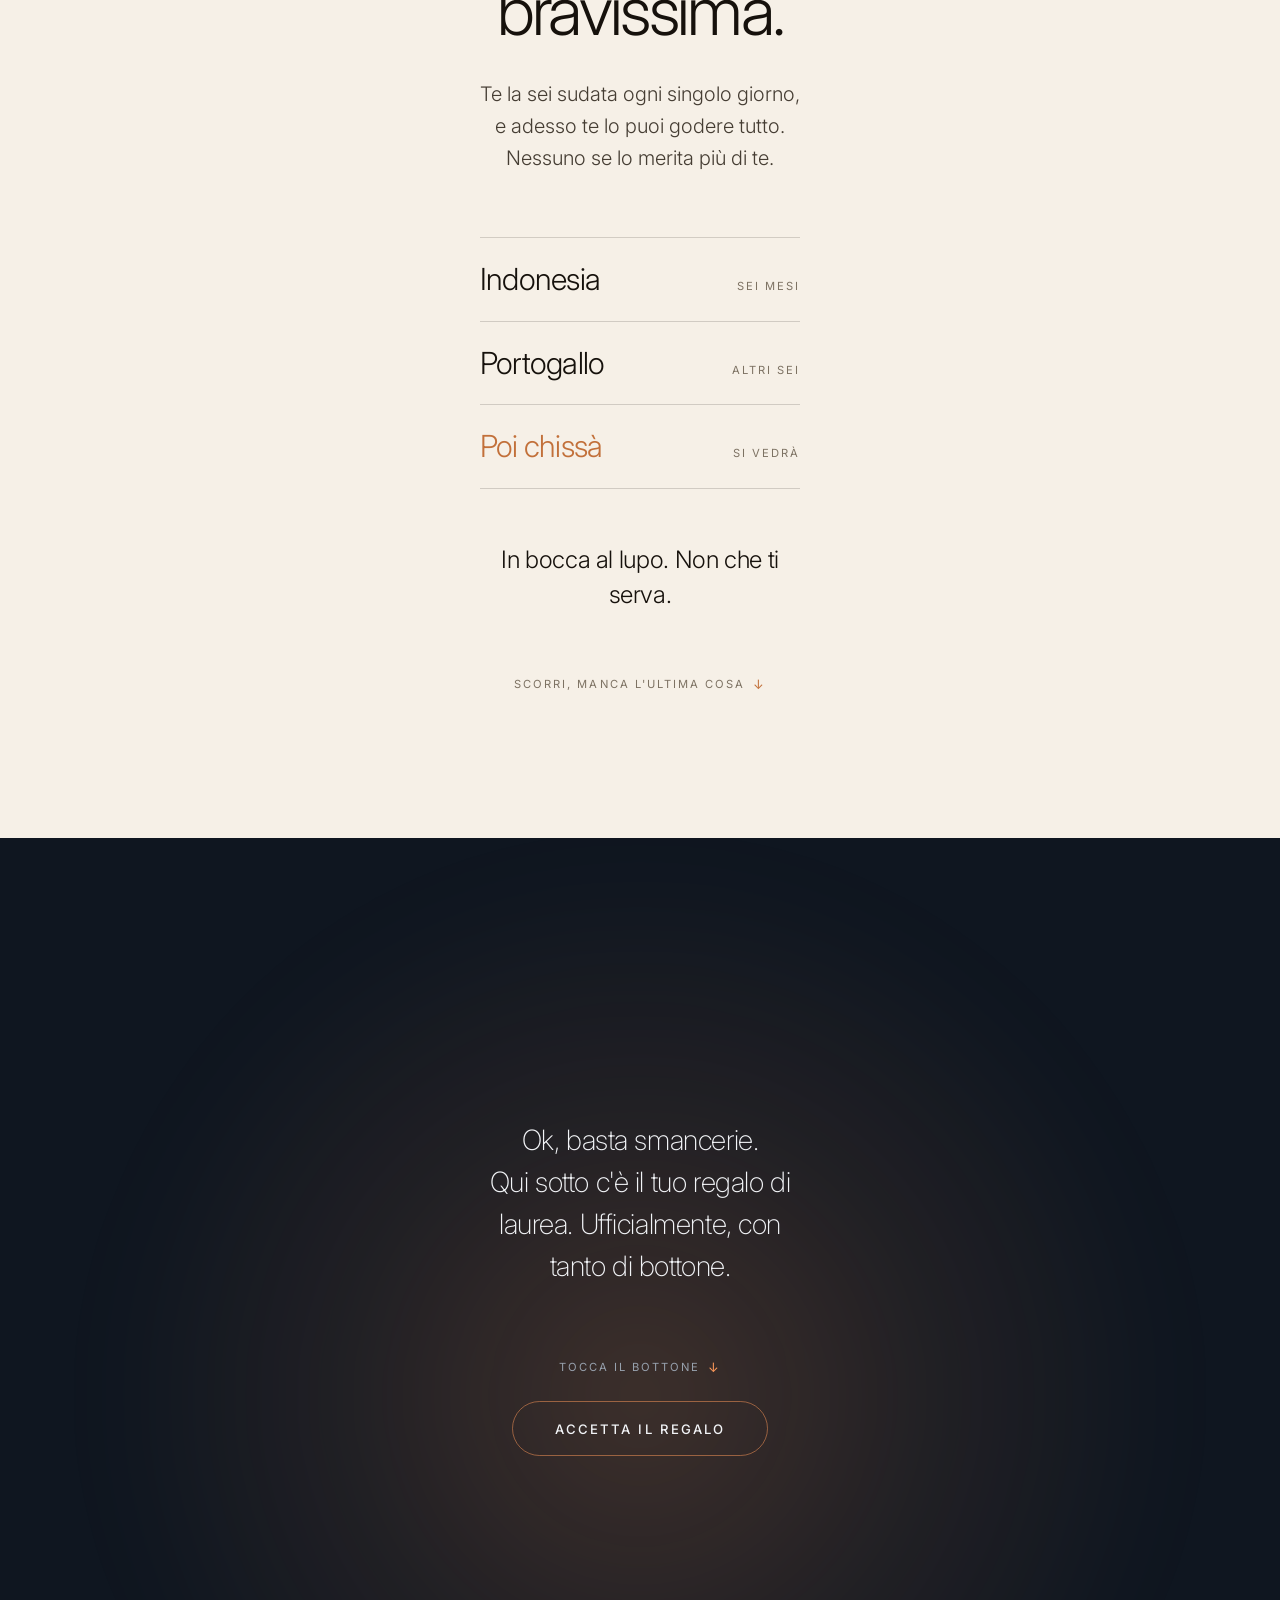
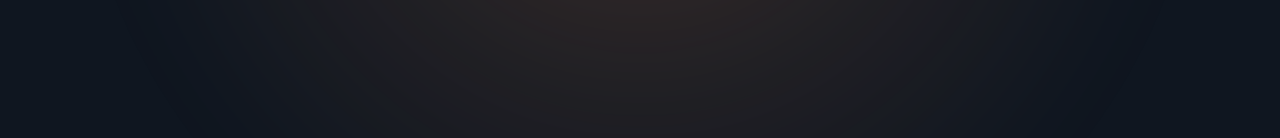
==== commit ea41961a: "Il video parte dal sito, senza passare da YouTube L'embed dello short non partiva sul telefono e com" ====
--- a/index.html
+++ b/index.html
@@ -36,8 +36,12 @@
 <section class="video" id="video">
   <div class="video__stage">
     <div class="video__frame">
-      <!-- l'iframe di YouTube viene creato da script.js quando la sezione si avvicina -->
-      <div id="yt-player"></div>
+      <!-- il file sta nel repo: niente YouTube, niente embed che può non partire.
+           La sorgente viene messa da script.js quando la sezione si avvicina. -->
+      <video class="video__el" data-video
+             data-src="video/barca.mp4"
+             muted playsinline loop preload="auto"
+             disablepictureinpicture disableremoteplayback></video>
     </div>
     <div class="video__scrim" aria-hidden="true"></div>
 
@@ -53,10 +57,11 @@
       </span>
     </button>
 
-    <!-- mostrato solo se l'embed non riesce a partire -->
-    <a class="video__fallback" data-fallback hidden
-       href="https://youtube.com/shorts/45bXmwsr5h8"
-       target="_blank" rel="noopener">Guarda il video su YouTube</a>
+    <!-- se il browser blocca l'avvio automatico (es. risparmio energetico)
+         il video parte comunque al primo tocco, senza uscire dal sito -->
+    <p class="video__tap" data-tap-prompt hidden>
+      <span class="hint">Tocca per avviare il video</span>
+    </p>
   </div>
 </section>
 
--- a/styles.css
+++ b/styles.css
@@ -292,26 +292,19 @@
 
 .video__frame.is-playing { opacity: 1; }
 
-/* Il video è verticale (9:16): lo dimensioniamo sull'altezza. */
-.video__frame iframe {
-  position: absolute;
-  top: 50%;
-  left: 50%;
-  height: 100vh;
-  height: 100svh;
-  width: 56.25vh;
-  width: 56.25svh;
-  transform: translate(-50%, -50%);
-  border: 0;
-  pointer-events: none;
-}
-
-/* schermi verticali (telefoni): il video copre sempre tutto */
-@media (max-aspect-ratio: 1/1) {
-  .video__frame iframe {
-    min-width: 100vw;
-    min-height: 177.78vw;
-  }
+/* Il video è orizzontale: lo teniamo intero e centrato sul nero,
+   così su desktop riempie quasi tutto e su telefono resta una fascia
+   cinematografica al centro, senza tagliare mezza inquadratura. */
+.video__el {
+  position: absolute;
+  inset: 0;
+  margin: auto;
+  width: 100%;
+  height: 100%;
+  max-width: 1180px;      /* la sorgente è 848px: non la gonfiamo oltre */
+  object-fit: contain;
+  background: #000;
+  pointer-events: none;
 }
 
 .video__scrim {
@@ -377,26 +370,23 @@
 
 .video__frame.is-playing ~ .video__sound .hint { opacity: 1; }
 
-.video__fallback {
-  position: absolute;
-  z-index: 3;
+/* invito a toccare, solo se l'avvio automatico viene bloccato */
+.video__tap {
+  position: absolute;
+  z-index: 1;
   left: 50%;
   top: 50%;
   transform: translate(-50%, -50%);
-  font-size: 0.72rem;
-  font-weight: 400;
-  letter-spacing: 0.18em;
-  text-transform: uppercase;
-  color: rgba(242, 244, 247, 0.7);
-  text-decoration: none;
-  border-bottom: 1px solid var(--accent-dim);
-  padding-bottom: 0.4rem;
-  opacity: 0;
-  transition: opacity 1s var(--ease-soft), color 0.5s var(--ease);
-}
-
-.video__fallback.is-in { opacity: 1; }
-.video__fallback:hover { color: var(--accent); }
+  padding: 0.8rem 1.3rem;
+  border: 1px solid var(--accent-dim);
+  border-radius: 999px;
+  pointer-events: none;
+  opacity: 0;
+  transition: opacity 0.8s var(--ease-soft);
+}
+
+.video__tap.is-in { opacity: 1; }
+.video__tap .hint { color: rgba(242, 244, 247, 0.9); }
 
 
 /* ─────────────────────────── 3. GRAZIE ───────────────────────── */
